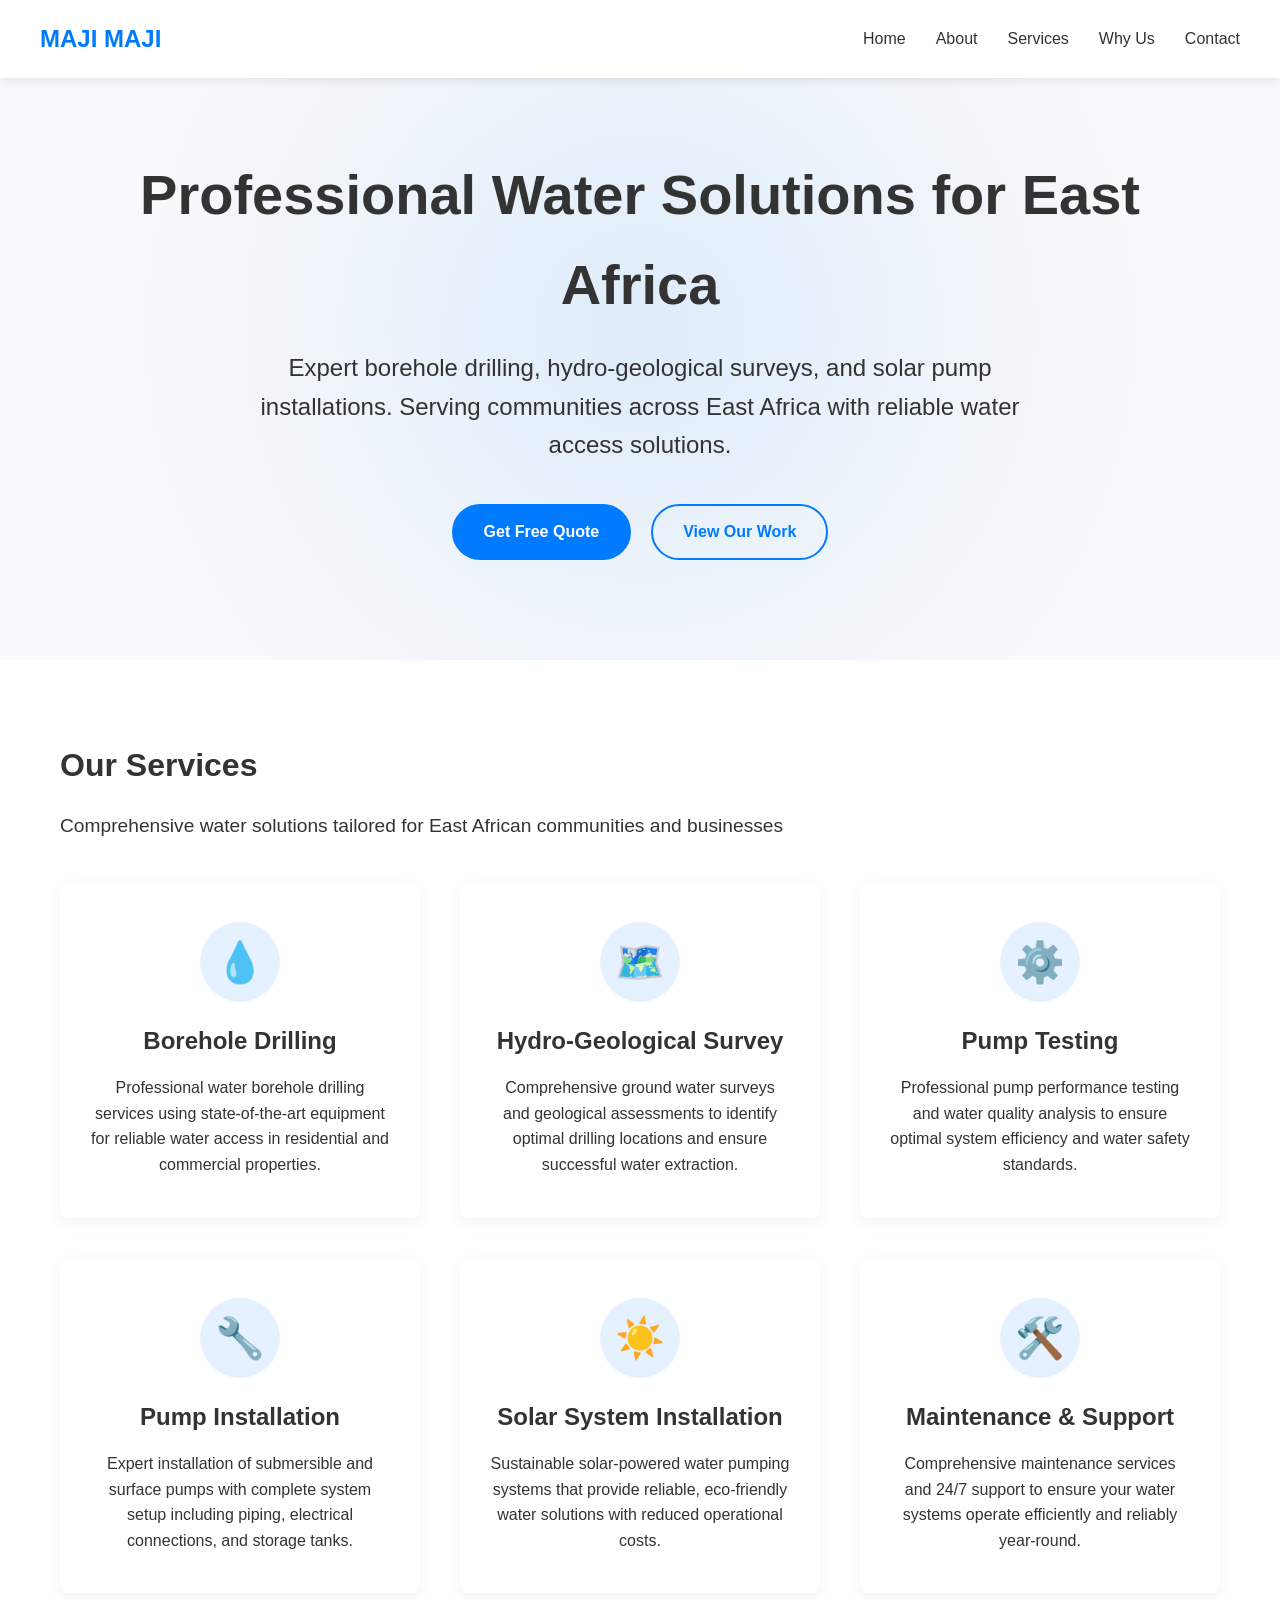
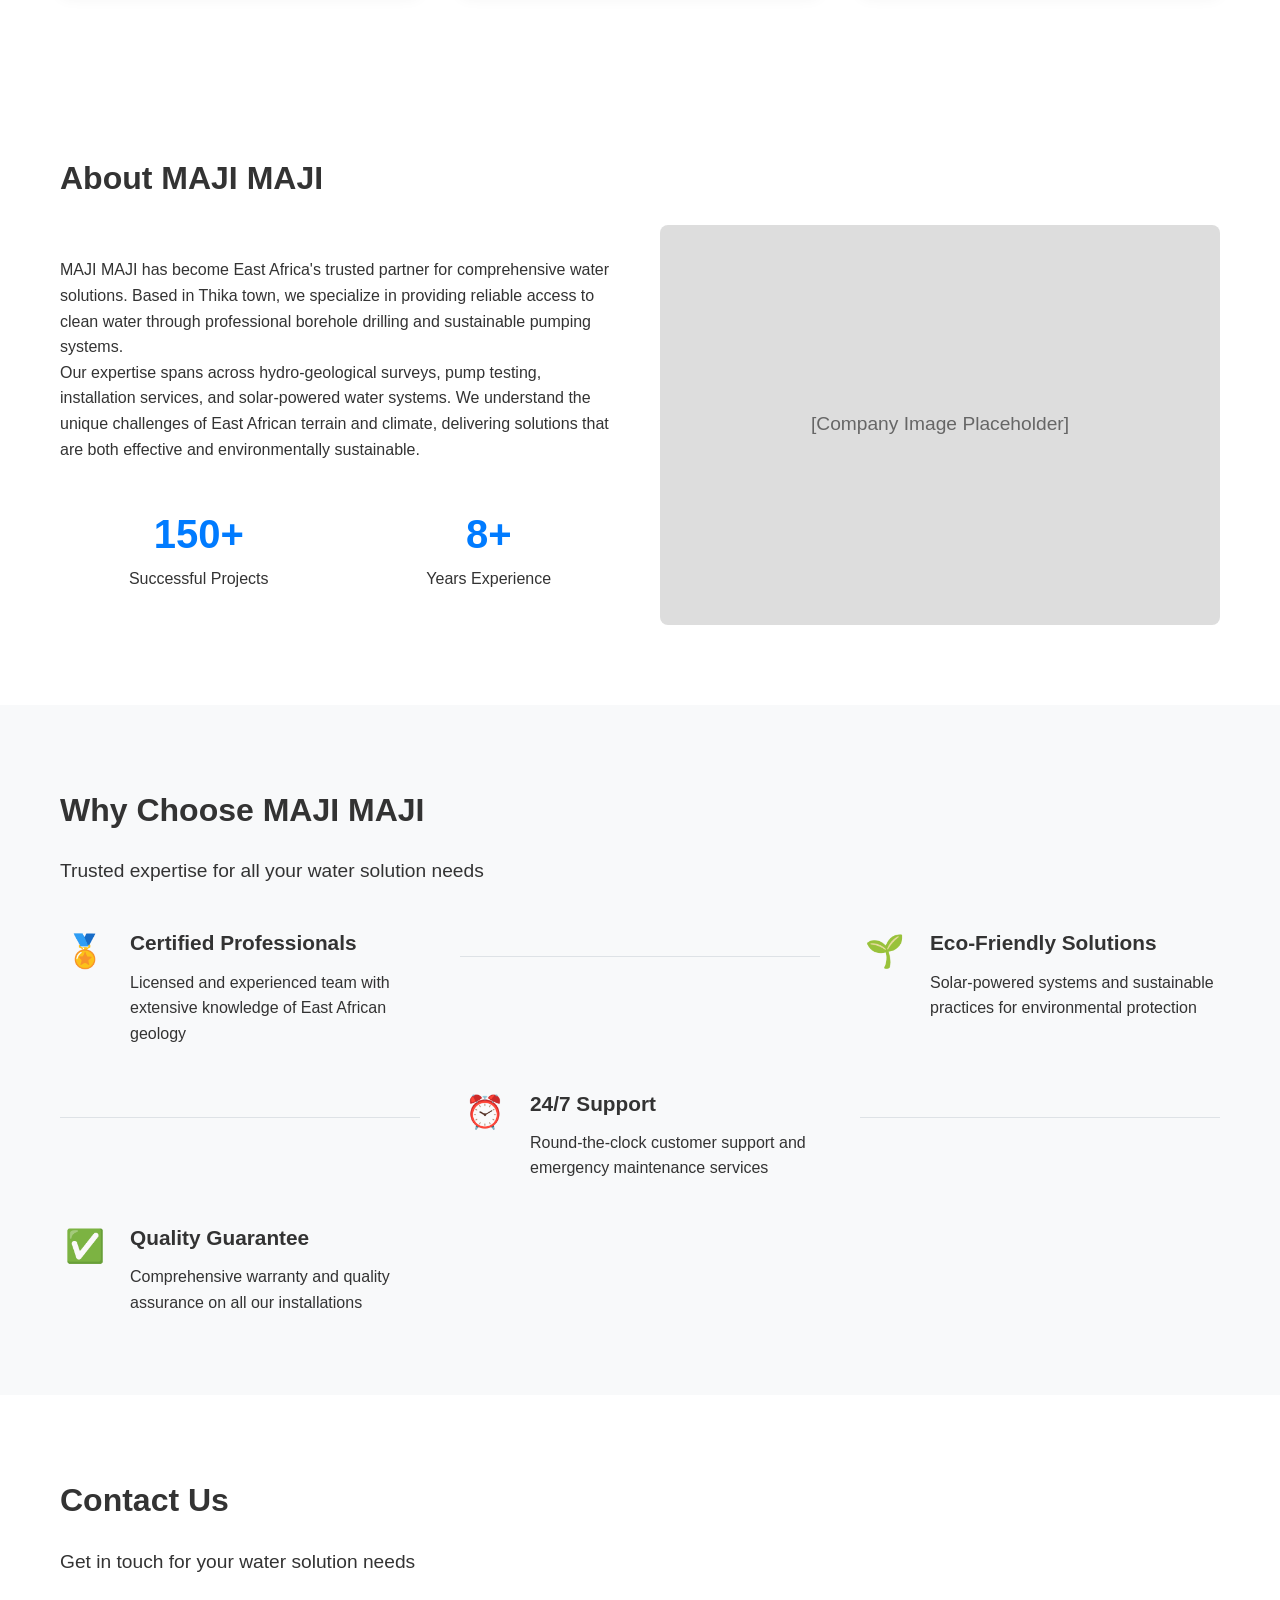
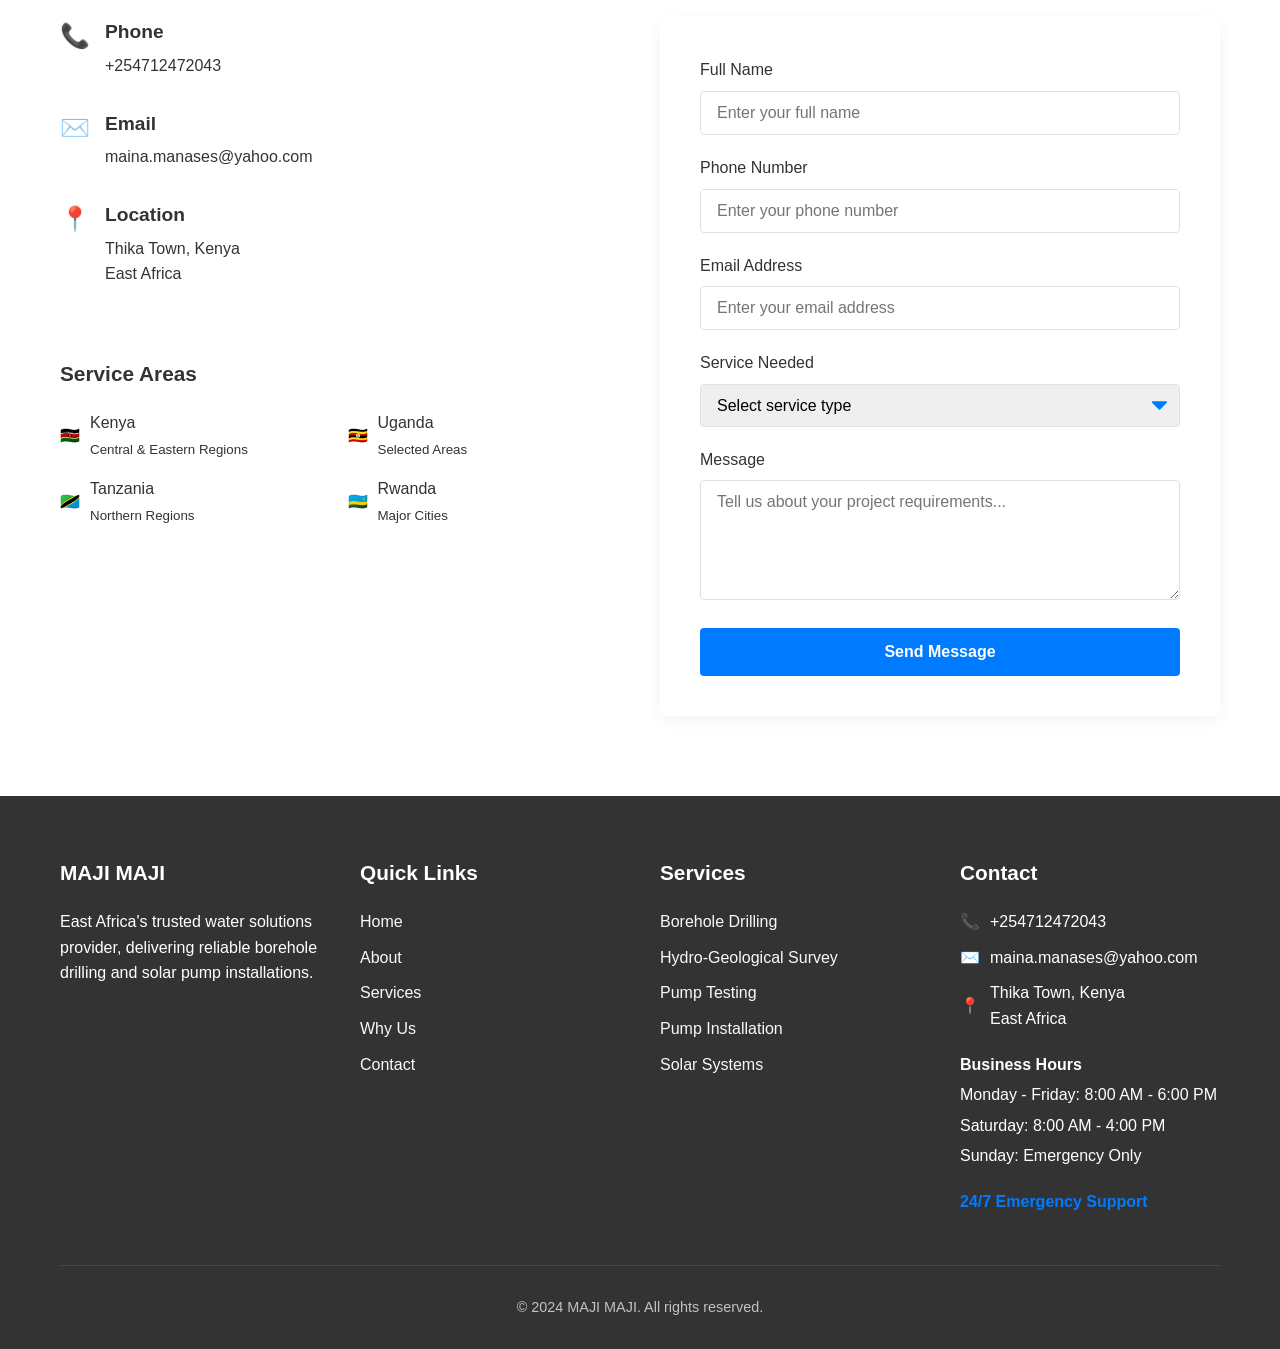
==== index.html @ f0667abd "Update index.html" ====
<!DOCTYPE html>
<html lang="en-US">
<head>
    <meta charset="UTF-8">
    <meta name="viewport" content="width=device-width, initial-scale=1">
    <title>MAJI MAJI - Professional Water Solutions for East Africa</title>
    <style>
        :root {
            --primary-color: #007BFF; /* Blue theme color */
            --primary-color-hover: #0056b3;
            --text-color: #333;
            --background-color: #ffffff;
            --light-bg: #f8f9fa;
            --border-color: #dee2e6;
            --white: #ffffff;
            --section-padding: 80px 0;
        }

        * {
            margin: 0;
            padding: 0;
            box-sizing: border-box;
            font-family: -apple-system, BlinkMacSystemFont, "Segoe UI", Roboto, Oxygen, Ubuntu, Cantarell, "Open Sans", "Helvetica Neue", sans-serif;
        }

        body {
            color: var(--text-color);
            line-height: 1.6;
        }

        a {
            text-decoration: none;
            color: var(--primary-color);
        }

        a:hover {
            color: var(--primary-color-hover);
        }

        .container {
            width: 100%;
            max-width: 1200px;
            margin: 0 auto;
            padding: 0 20px;
        }

        .section {
            padding: var(--section-padding);
        }

        .section-title {
            font-size: 2rem;
            font-weight: 700;
            margin-bottom: 20px;
            color: var(--text-color);
        }

        .section-subtitle {
            font-size: 1.2rem;
            margin-bottom: 40px;
            color: var(--text-color);
        }

        /* Buttons */
        .btn {
            display: inline-block;
            padding: 13px 30px;
            background-color: var(--primary-color);
            color: var(--white);
            border: 2px solid var(--primary-color);
            border-radius: 50px;
            font-weight: 700;
            font-size: 1rem;
            cursor: pointer;
            transition: all 0.3s ease;
        }

        .btn:hover {
            background-color: var(--primary-color-hover);
            border-color: var(--primary-color-hover);
        }

        .btn-outline {
            background-color: transparent;
            color: var(--primary-color);
        }

        .btn-outline:hover {
            background-color: var(--primary-color);
            color: var(--white);
        }

        /* Header Styles */
        header {
            background-color: var(--white);
            box-shadow: 0 2px 10px rgba(0,0,0,0.1);
            position: fixed;
            width: 100%;
            top: 0;
            z-index: 1000;
        }

        .header-container {
            display: flex;
            justify-content: space-between;
            align-items: center;
            padding: 20px 0;
        }

        .logo {
            font-size: 1.5rem;
            font-weight: 700;
            color: var(--primary-color);
        }

        .main-nav {
            display: flex;
            list-style: none;
        }

        .main-nav li {
            margin-left: 30px;
        }

        .main-nav a {
            color: var(--text-color);
            font-weight: 500;
            transition: color 0.3s ease;
        }

        .main-nav a:hover {
            color: var(--primary-color);
        }

        .mobile-toggle {
            display: none;
            background: none;
            border: 1px solid var(--primary-color);
            color: var(--primary-color);
            padding: 10px;
            border-radius: 4px;
            cursor: pointer;
        }

        /* Hero Section */
        .hero {
            background-color: var(--light-bg);
            padding: 150px 0 100px;
            text-align: center;
            position: relative;
            overflow: hidden;
        }

        .hero::before {
            content: '';
            position: absolute;
            top: 0;
            left: 0;
            width: 100%;
            height: 100%;
            background: radial-gradient(circle at center, rgba(0, 123, 255, 0.1) 0%, rgba(255, 255, 255, 0) 70%);
            z-index: 0;
        }

        .hero-content {
            position: relative;
            z-index: 1;
        }

        .hero-title {
            font-size: 3.5rem;
            font-weight: 700;
            margin-bottom: 20px;
            color: var(--text-color);
        }

        .hero-subtitle {
            font-size: 1.5rem;
            margin-bottom: 40px;
            max-width: 800px;
            margin-left: auto;
            margin-right: auto;
        }

        .hero-buttons {
            display: flex;
            justify-content: center;
            gap: 20px;
            flex-wrap: wrap;
        }

        /* Services Section */
        .services-grid {
            display: grid;
            grid-template-columns: repeat(auto-fit, minmax(300px, 1fr));
            gap: 40px;
            margin-top: 40px;
        }

        .service-card {
            background-color: var(--white);
            padding: 40px 30px;
            border-radius: 8px;
            box-shadow: 0 5px 15px rgba(0,0,0,0.05);
            transition: transform 0.3s ease, box-shadow 0.3s ease;
            text-align: center;
        }

        .service-card:hover {
            transform: translateY(-5px);
            box-shadow: 0 10px 25px rgba(0,0,0,0.1);
        }

        .service-icon {
            width: 80px;
            height: 80px;
            background-color: rgba(0, 123, 255, 0.1);
            border-radius: 50%;
            display: flex;
            align-items: center;
            justify-content: center;
            margin: 0 auto 20px;
            font-size: 2.5rem;
            color: var(--primary-color);
            transition: background-color 0.3s ease;
        }

        .service-card:hover .service-icon {
            background-color: rgba(0, 123, 255, 0.2);
        }

        .service-title {
            font-size: 1.5rem;
            font-weight: 600;
            margin-bottom: 15px;
        }

        .service-description {
            color: var(--text-color);
        }

        /* About Section */
        .about {
            background-color: var(--white);
        }

        .about-content {
            display: grid;
            grid-template-columns: 1fr 1fr;
            gap: 40px;
            align-items: center;
        }

        .about-image-placeholder {
            height: 400px;
            background-color: #ddd;
            border-radius: 8px;
            display: flex;
            align-items: center;
            justify-content: center;
            color: #666;
            font-size: 1.2rem;
        }

        .stats {
            display: flex;
            justify-content: space-around;
            margin-top: 40px;
            flex-wrap: wrap;
            gap: 20px;
        }

        .stat-item {
            text-align: center;
        }

        .stat-number {
            font-size: 2.5rem;
            font-weight: 700;
            color: var(--primary-color);
        }

        .stat-label {
            font-size: 1rem;
            color: var(--text-color);
        }

        /* Why Choose Us Section */
        .features {
            background-color: var(--light-bg);
        }

        .features-grid {
            display: grid;
            grid-template-columns: repeat(auto-fit, minmax(300px, 1fr));
            gap: 40px;
            margin-top: 40px;
        }

        .feature-item {
            display: flex;
            align-items: flex-start;
            gap: 20px;
        }

        .feature-icon {
            font-size: 2rem;
            color: var(--primary-color);
            min-width: 50px;
            display: flex;
            align-items: center;
            justify-content: center;
        }

        .feature-content h3 {
            font-size: 1.3rem;
            margin-bottom: 10px;
        }

        .feature-divider {
            height: 1px;
            background-color: var(--border-color);
            margin: 30px 0;
        }

        /* Contact Section */
        .contact {
            background-color: var(--white);
        }

        .contact-container {
            display: grid;
            grid-template-columns: 1fr 1fr;
            gap: 40px;
        }

        .contact-info {
            display: flex;
            flex-direction: column;
            gap: 30px;
        }

        .contact-item {
            display: flex;
            align-items: flex-start;
            gap: 15px;
        }

        .contact-icon {
            font-size: 1.5rem;
            color: var(--primary-color);
            min-width: 30px;
            display: flex;
            align-items: center;
        }

        .contact-details h3 {
            font-size: 1.2rem;
            margin-bottom: 5px;
        }

        .service-areas {
            margin-top: 40px;
        }

        .service-areas h3 {
            font-size: 1.3rem;
            margin-bottom: 20px;
        }

        .countries-grid {
            display: grid;
            grid-template-columns: repeat(2, 1fr);
            gap: 15px;
        }

        .country-item {
            display: flex;
            align-items: center;
            gap: 10px;
        }

        .country-icon {
            color: var(--primary-color);
        }

        .contact-form {
            background-color: var(--white);
            padding: 40px;
            border-radius: 8px;
            box-shadow: 0 5px 15px rgba(0,0,0,0.05);
        }

        .form-group {
            margin-bottom: 20px;
        }

        .form-label {
            display: block;
            margin-bottom: 8px;
            font-weight: 500;
        }

        .form-control {
            width: 100%;
            padding: 12px 16px;
            border: 1px solid var(--border-color);
            border-radius: 4px;
            font-size: 1rem;
        }

        textarea.form-control {
            min-height: 120px;
            resize: vertical;
        }

        select.form-control {
            appearance: none;
            background-image: url("data:image/svg+xml;charset=US-ASCII,%3Csvg%20xmlns%3D%22http%3A%2F%2Fwww.w3.org%2F2000%2Fsvg%22%20width%3D%22292.4%22%20height%3D%22292.4%22%3E%3Cpath%20fill%3D%22%23007BFF%22%20d%3D%22M287%2069.4a17.6%2017.6%200%200%200-13-5.4H18.4c-5%200-9.3%201.8-12.9%205.4A17.6%2017.6%200%200%200%200%2082.2c0%205%201.8%209.3%205.4%2012.9l128%20127.9c3.6%203.6%207.8%205.4%2012.8%205.4s9.2-1.8%2012.8-5.4L287%2095c3.5-3.5%205.4-7.8%205.4-12.8%200-5-1.9-9.2-5.5-12.8z%22%2F%3E%3C%2Fsvg%3E");
            background-repeat: no-repeat;
            background-position: right 12px center;
            background-size: 15px;
        }

        .submit-btn {
            width: 100%;
            padding: 15px;
            background-color: var(--primary-color);
            color: var(--white);
            border: none;
            border-radius: 4px;
            font-size: 1rem;
            font-weight: 700;
            cursor: pointer;
            transition: background-color 0.3s ease;
        }

        .submit-btn:hover {
            background-color: var(--primary-color-hover);
        }

        /* Footer */
        footer {
            background-color: var(--text-color);
            color: var(--white);
            padding: 60px 0 30px;
        }

        .footer-grid {
            display: grid;
            grid-template-columns: repeat(auto-fit, minmax(250px, 1fr));
            gap: 40px;
            margin-bottom: 40px;
        }

        .footer-column h3 {
            font-size: 1.3rem;
            margin-bottom: 20px;
            color: var(--white);
        }

        .footer-links {
            list-style: none;
        }

        .footer-links li {
            margin-bottom: 10px;
        }

        .footer-links a {
            color: var(--light-bg);
            transition: color 0.3s ease;
        }

        .footer-links a:hover {
            color: var(--white);
        }

        .footer-contact p {
            margin-bottom: 10px;
            display: flex;
            align-items: center;
            gap: 10px;
        }

        .footer-contact-icon {
            color: var(--primary-color);
        }

        .business-hours {
            margin-top: 20px;
        }

        .business-hours p {
            margin-bottom: 5px;
        }

        .emergency {
            margin-top: 20px;
            font-weight: 700;
            color: var(--primary-color);
        }

        .copyright {
            text-align: center;
            padding-top: 30px;
            border-top: 1px solid rgba(255,255,255,0.1);
            font-size: 0.9rem;
            color: rgba(255,255,255,0.7);
        }

        /* Responsive Design */
        @media (max-width: 992px) {
            .hero-title {
                font-size: 2.8rem;
            }

            .about-content,
            .contact-container {
                grid-template-columns: 1fr;
            }

            .about-image-placeholder {
                order: -1;
            }
        }

        @media (max-width: 768px) {
            .mobile-toggle {
                display: block;
            }

            .main-nav {
                display: none;
                position: absolute;
                top: 100%;
                left: 0;
                right: 0;
                background-color: var(--white);
                flex-direction: column;
                padding: 20px;
                box-shadow: 0 5px 15px rgba(0,0,0,0.1);
            }

            .main-nav.active {
                display: flex;
            }

            .main-nav li {
                margin: 10px 0;
            }

            .hero-buttons {
                flex-direction: column;
                align-items: center;
            }

            .countries-grid {
                grid-template-columns: 1fr;
            }
        }

        @media (max-width: 576px) {
            .hero {
                padding: 120px 0 80px;
            }

            .hero-title {
                font-size: 2.2rem;
            }

            .section {
                padding: 60px 0;
            }

            .section-title {
                font-size: 1.8rem;
            }

            .stats {
                flex-direction: column;
                gap: 30px;
            }
        }
    </style>
</head>
<body>
    <!-- Header -->
    <header>
        <div class="container header-container">
            <div class="logo">MAJI MAJI</div>
            <button class="mobile-toggle">☰</button>
            <ul class="main-nav">
                <li><a href="#home">Home</a></li>
                <li><a href="#about">About</a></li>
                <li><a href="#services">Services</a></li>
                <li><a href="#why-us">Why Us</a></li>
                <li><a href="#contact">Contact</a></li>
            </ul>
        </div>
    </header>

    <!-- Hero Section -->
    <section id="home" class="hero">
        <div class="container hero-content">
            <h1 class="hero-title">Professional Water Solutions for East Africa</h1>
            <p class="hero-subtitle">Expert borehole drilling, hydro-geological surveys, and solar pump installations. Serving communities across East Africa with reliable water access solutions.</p>
            <div class="hero-buttons">
                <a href="#contact" class="btn">Get Free Quote</a>
                <a href="#services" class="btn btn-outline">View Our Work</a>
            </div>
        </div>
    </section>

    <!-- Services Section -->
    <section id="services" class="section">
        <div class="container">
            <h2 class="section-title">Our Services</h2>
            <p class="section-subtitle">Comprehensive water solutions tailored for East African communities and businesses</p>
            <div class="services-grid">
                <div class="service-card">
                    <div class="service-icon">💧</div>
                    <h3 class="service-title">Borehole Drilling</h3>
                    <p class="service-description">Professional water borehole drilling services using state-of-the-art equipment for reliable water access in residential and commercial properties.</p>
                </div>
                <div class="service-card">
                    <div class="service-icon">🗺️</div>
                    <h3 class="service-title">Hydro-Geological Survey</h3>
                    <p class="service-description">Comprehensive ground water surveys and geological assessments to identify optimal drilling locations and ensure successful water extraction.</p>
                </div>
                <div class="service-card">
                    <div class="service-icon">⚙️</div>
                    <h3 class="service-title">Pump Testing</h3>
                    <p class="service-description">Professional pump performance testing and water quality analysis to ensure optimal system efficiency and water safety standards.</p>
                </div>
                <div class="service-card">
                    <div class="service-icon">🔧</div>
                    <h3 class="service-title">Pump Installation</h3>
                    <p class="service-description">Expert installation of submersible and surface pumps with complete system setup including piping, electrical connections, and storage tanks.</p>
                </div>
                <div class="service-card">
                    <div class="service-icon">☀️</div>
                    <h3 class="service-title">Solar System Installation</h3>
                    <p class="service-description">Sustainable solar-powered water pumping systems that provide reliable, eco-friendly water solutions with reduced operational costs.</p>
                </div>
                <div class="service-card">
                    <div class="service-icon">🛠️</div>
                    <h3 class="service-title">Maintenance & Support</h3>
                    <p class="service-description">Comprehensive maintenance services and 24/7 support to ensure your water systems operate efficiently and reliably year-round.</p>
                </div>
            </div>
        </div>
    </section>

    <!-- About Section -->
    <section id="about" class="section about">
        <div class="container">
            <h2 class="section-title">About MAJI MAJI</h2>
            <div class="about-content">
                <div class="about-text">
                    <p>MAJI MAJI has become East Africa's trusted partner for comprehensive water solutions. Based in Thika town, we specialize in providing reliable access to clean water through professional borehole drilling and sustainable pumping systems.</p>
                    <p>Our expertise spans across hydro-geological surveys, pump testing, installation services, and solar-powered water systems. We understand the unique challenges of East African terrain and climate, delivering solutions that are both effective and environmentally sustainable.</p>
                    <div class="stats">
                        <div class="stat-item">
                            <div class="stat-number">150+</div>
                            <div class="stat-label">Successful Projects</div>
                        </div>
                        <div class="stat-item">
                            <div class="stat-number">8+</div>
                            <div class="stat-label">Years Experience</div>
                        </div>
                    </div>
                </div>
                <div class="about-image-placeholder">
                    [Company Image Placeholder]
                </div>
            </div>
        </div>
    </section>

    <!-- Why Choose Us Section -->
    <section id="why-us" class="section features">
        <div class="container">
            <h2 class="section-title">Why Choose MAJI MAJI</h2>
            <p class="section-subtitle">Trusted expertise for all your water solution needs</p>
            <div class="features-grid">
                <div class="feature-item">
                    <div class="feature-icon">🏅</div>
                    <div class="feature-content">
                        <h3>Certified Professionals</h3>
                        <p>Licensed and experienced team with extensive knowledge of East African geology</p>
                    </div>
                </div>
                <div class="feature-divider"></div>
                <div class="feature-item">
                    <div class="feature-icon">🌱</div>
                    <div class="feature-content">
                        <h3>Eco-Friendly Solutions</h3>
                        <p>Solar-powered systems and sustainable practices for environmental protection</p>
                    </div>
                </div>
                <div class="feature-divider"></div>
                <div class="feature-item">
                    <div class="feature-icon">⏰</div>
                    <div class="feature-content">
                        <h3>24/7 Support</h3>
                        <p>Round-the-clock customer support and emergency maintenance services</p>
                    </div>
                </div>
                <div class="feature-divider"></div>
                <div class="feature-item">
                    <div class="feature-icon">✅</div>
                    <div class="feature-content">
                        <h3>Quality Guarantee</h3>
                        <p>Comprehensive warranty and quality assurance on all our installations</p>
                    </div>
                </div>
            </div>
        </div>
    </section>

    <!-- Contact Section -->
    <section id="contact" class="section contact">
        <div class="container">
            <h2 class="section-title">Contact Us</h2>
            <p class="section-subtitle">Get in touch for your water solution needs</p>
            <div class="contact-container">
                <div class="contact-info">
                    <div class="contact-item">
                        <div class="contact-icon">📞</div>
                        <div class="contact-details">
                            <h3>Phone</h3>
                            <p>+254712472043</p>
                        </div>
                    </div>
                    <div class="contact-item">
                        <div class="contact-icon">✉️</div>
                        <div class="contact-details">
                            <h3>Email</h3>
                            <p>maina.manases@yahoo.com</p>
                        </div>
                    </div>
                    <div class="contact-item">
                        <div class="contact-icon">📍</div>
                        <div class="contact-details">
                            <h3>Location</h3>
                            <p>Thika Town, Kenya<br>East Africa</p>
                        </div>
                    </div>
                    <div class="service-areas">
                        <h3>Service Areas</h3>
                        <div class="countries-grid">
                            <div class="country-item">
                                <div class="country-icon">🇰🇪</div>
                                <div>Kenya<br><small>Central & Eastern Regions</small></div>
                            </div>
                            <div class="country-item">
                                <div class="country-icon">🇺🇬</div>
                                <div>Uganda<br><small>Selected Areas</small></div>
                            </div>
                            <div class="country-item">
                                <div class="country-icon">🇹🇿</div>
                                <div>Tanzania<br><small>Northern Regions</small></div>
                            </div>
                            <div class="country-item">
                                <div class="country-icon">🇷🇼</div>
                                <div>Rwanda<br><small>Major Cities</small></div>
                            </div>
                        </div>
                    </div>
                </div>
                <div class="contact-form">
                    <form>
                        <div class="form-group">
                            <label for="name" class="form-label">Full Name</label>
                            <input type="text" id="name" class="form-control" placeholder="Enter your full name" required>
                        </div>
                        <div class="form-group">
                            <label for="phone" class="form-label">Phone Number</label>
                            <input type="tel" id="phone" class="form-control" placeholder="Enter your phone number" required>
                        </div>
                        <div class="form-group">
                            <label for="email" class="form-label">Email Address</label>
                            <input type="email" id="email" class="form-control" placeholder="Enter your email address" required>
                        </div>
                        <div class="form-group">
                            <label for="service" class="form-label">Service Needed</label>
                            <select id="service" class="form-control" required>
                                <option value="" disabled selected>Select service type</option>
                                <option value="borehole">Borehole Drilling</option>
                                <option value="survey">Hydro-Geological Survey</option>
                                <option value="pump-testing">Pump Testing</option>
                                <option value="pump-installation">Pump Installation</option>
                                <option value="solar">Solar System Installation</option>
                                <option value="maintenance">Maintenance & Support</option>
                            </select>
                        </div>
                        <div class="form-group">
                            <label for="message" class="form-label">Message</label>
                            <textarea id="message" class="form-control" placeholder="Tell us about your project requirements..." maxlength="500" required></textarea>
                        </div>
                        <button type="submit" class="submit-btn">Send Message</button>
                    </form>
                </div>
            </div>
        </div>
    </section>

    <!-- Footer -->
    <footer>
        <div class="container">
            <div class="footer-grid">
                <div class="footer-column">
                    <h3>MAJI MAJI</h3>
                    <p>East Africa's trusted water solutions provider, delivering reliable borehole drilling and solar pump installations.</p>
                </div>
                <div class="footer-column">
                    <h3>Quick Links</h3>
                    <ul class="footer-links">
                        <li><a href="#home">Home</a></li>
                        <li><a href="#about">About</a></li>
                        <li><a href="#services">Services</a></li>
                        <li><a href="#why-us">Why Us</a></li>
                        <li><a href="#contact">Contact</a></li>
                    </ul>
                </div>
                <div class="footer-column">
                    <h3>Services</h3>
                    <ul class="footer-links">
                        <li><a href="#">Borehole Drilling</a></li>
                        <li><a href="#">Hydro-Geological Survey</a></li>
                        <li><a href="#">Pump Testing</a></li>
                        <li><a href="#">Pump Installation</a></li>
                        <li><a href="#">Solar Systems</a></li>
                    </ul>
                </div>
                <div class="footer-column footer-contact">
                    <h3>Contact</h3>
                    <p><span class="footer-contact-icon">📞</span> +254712472043</p>
                    <p><span class="footer-contact-icon">✉️</span> maina.manases@yahoo.com</p>
                    <p><span class="footer-contact-icon">📍</span> Thika Town, Kenya<br>East Africa</p>
                    <div class="business-hours">
                        <p><strong>Business Hours</strong></p>
                        <p>Monday - Friday: 8:00 AM - 6:00 PM</p>
                        <p>Saturday: 8:00 AM - 4:00 PM</p>
                        <p>Sunday: Emergency Only</p>
                    </div>
                    <div class="emergency">
                        <p>24/7 Emergency Support</p>
                    </div>
                </div>
            </div>
            <div class="copyright">
                <p>&copy; 2024 MAJI MAJI. All rights reserved.</p>
            </div>
        </div>
    </footer>

    <script>
        // Mobile Navigation Toggle
        document.querySelector('.mobile-toggle').addEventListener('click', function() {
            document.querySelector('.main-nav').classList.toggle('active');
        });

        // Smooth scrolling for anchor links
        document.querySelectorAll('a[href^="#"]').forEach(anchor => {
            anchor.addEventListener('click', function (e) {
                e.preventDefault();
                document.querySelector(this.getAttribute('href')).scrollIntoView({
                    behavior: 'smooth'
                });
                // Close mobile menu if open
                document.querySelector('.main-nav').classList.remove('active');
            });
        });

        // Form submission (prevent default for demo purposes)
        document.querySelector('form').addEventListener('submit', function(e) {
            e.preventDefault();
            alert('Thank you for your message! We will get back to you soon.');
            this.reset();
        });
    </script>
</body>
</html>
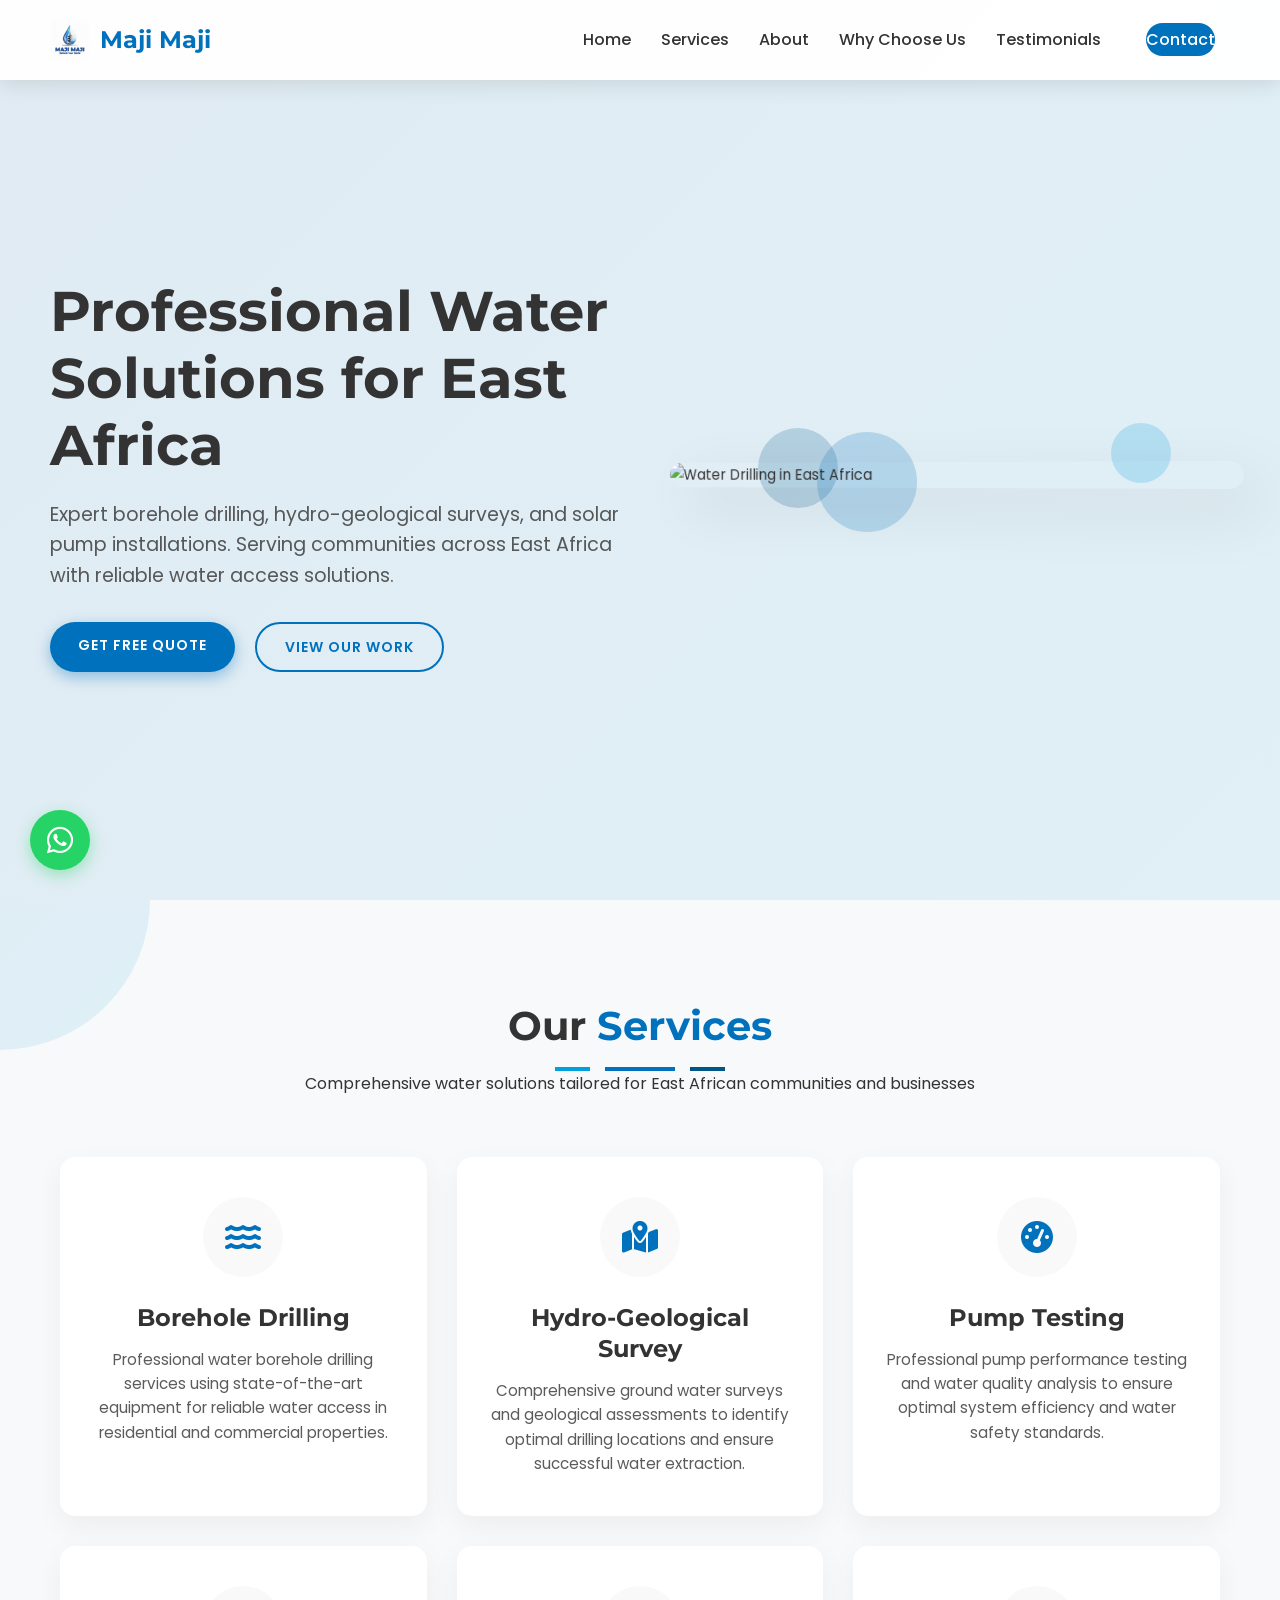
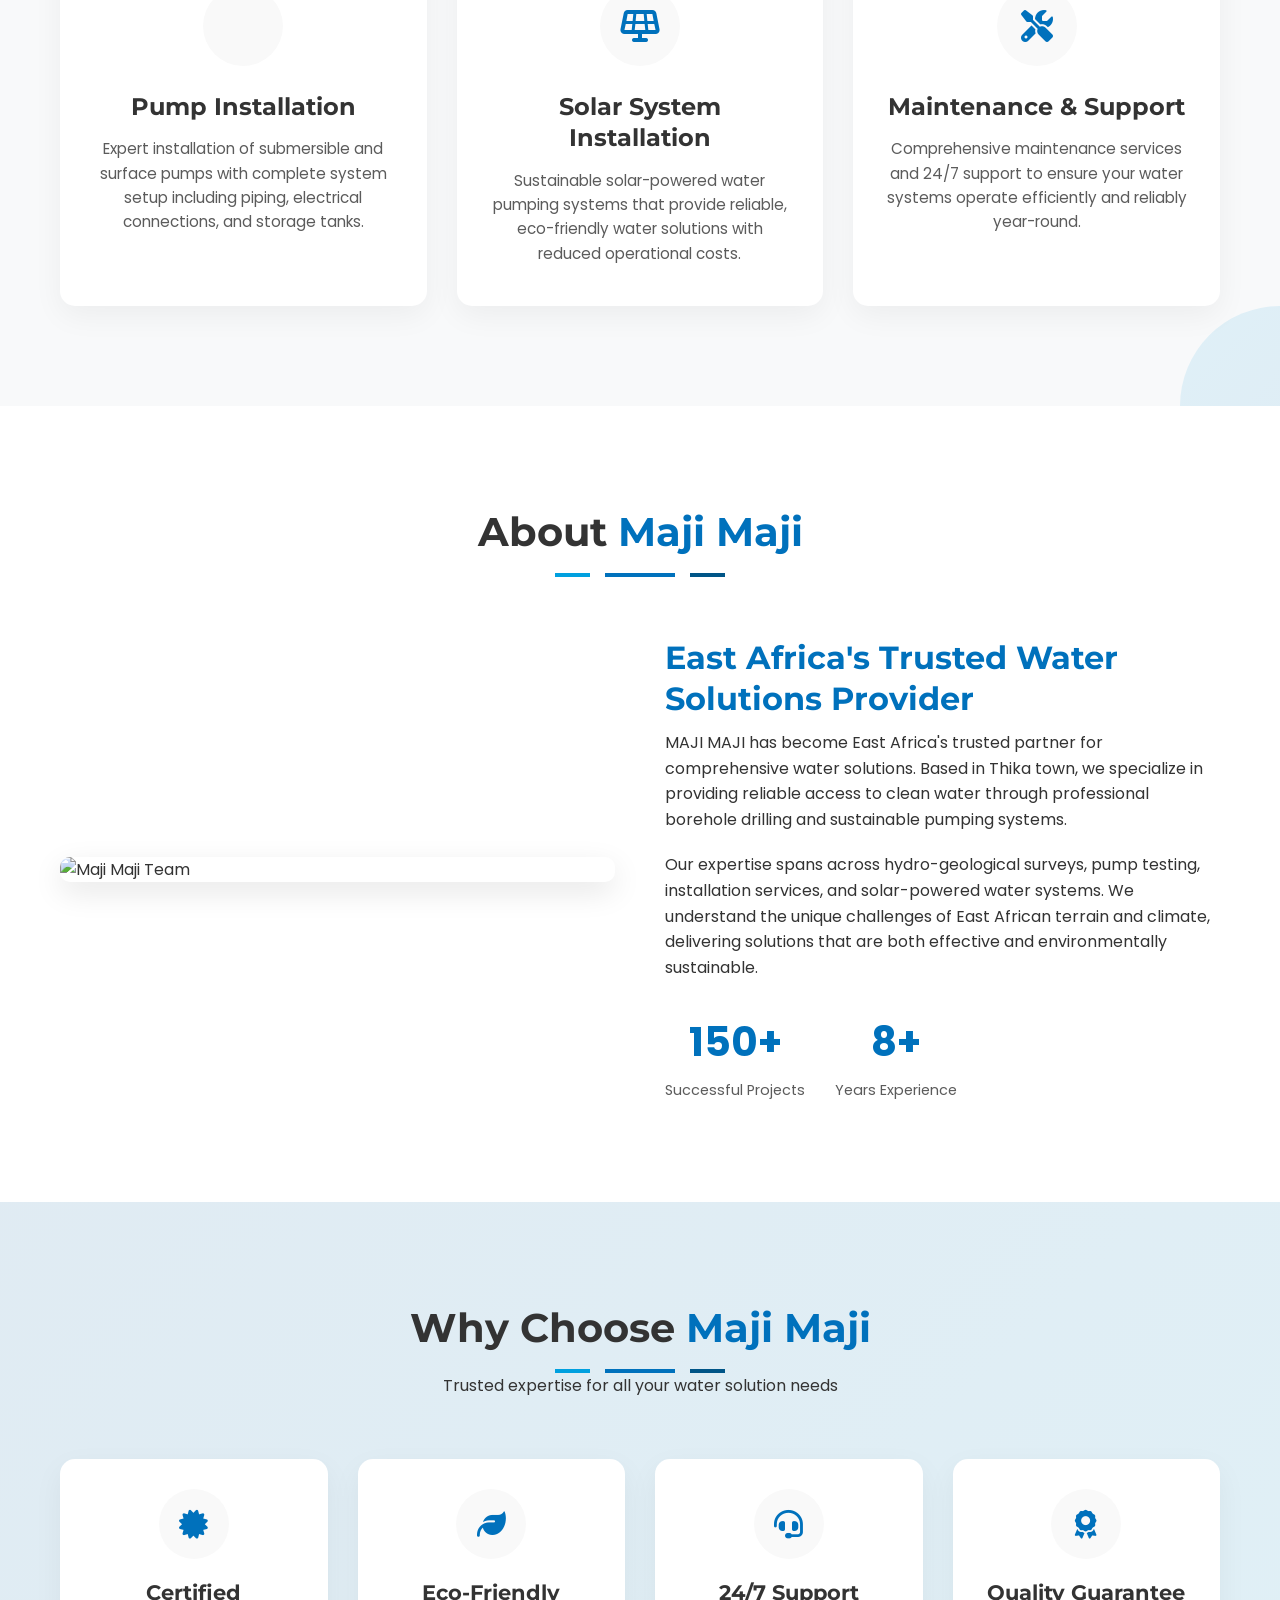
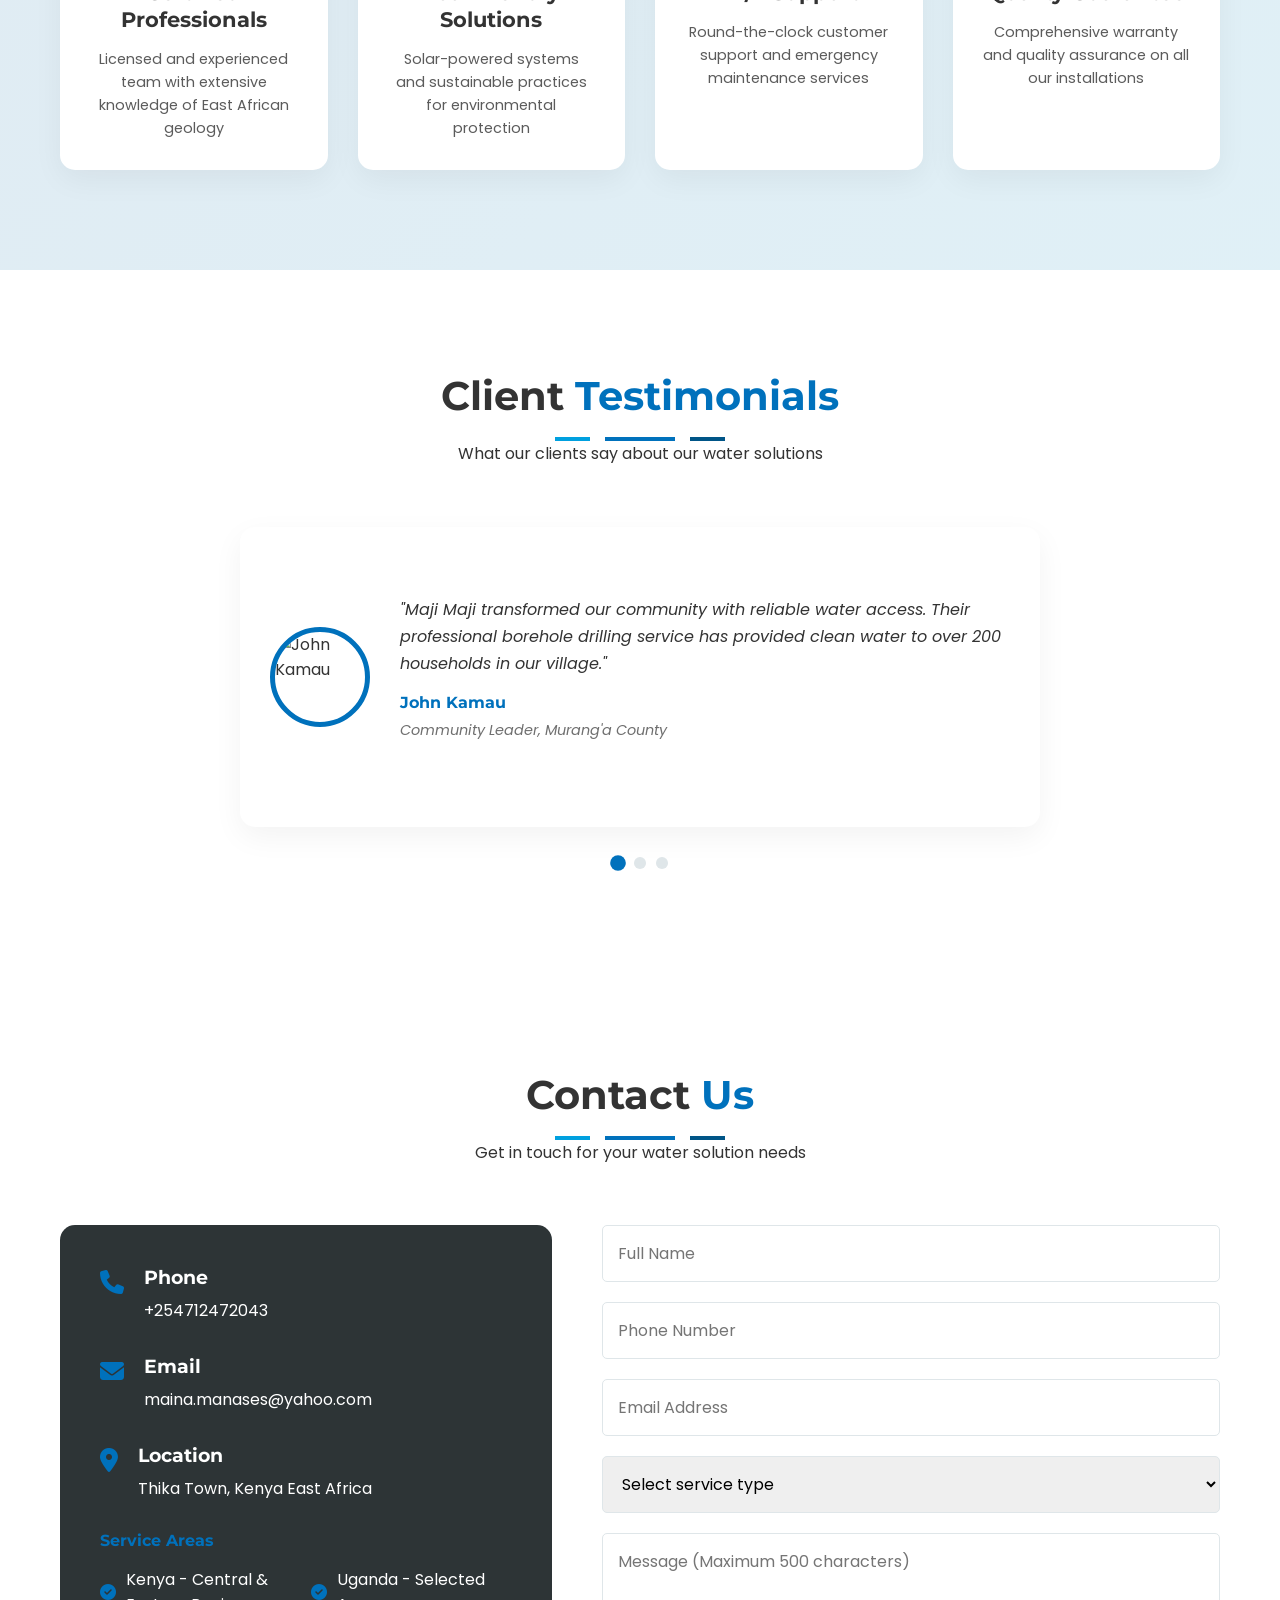
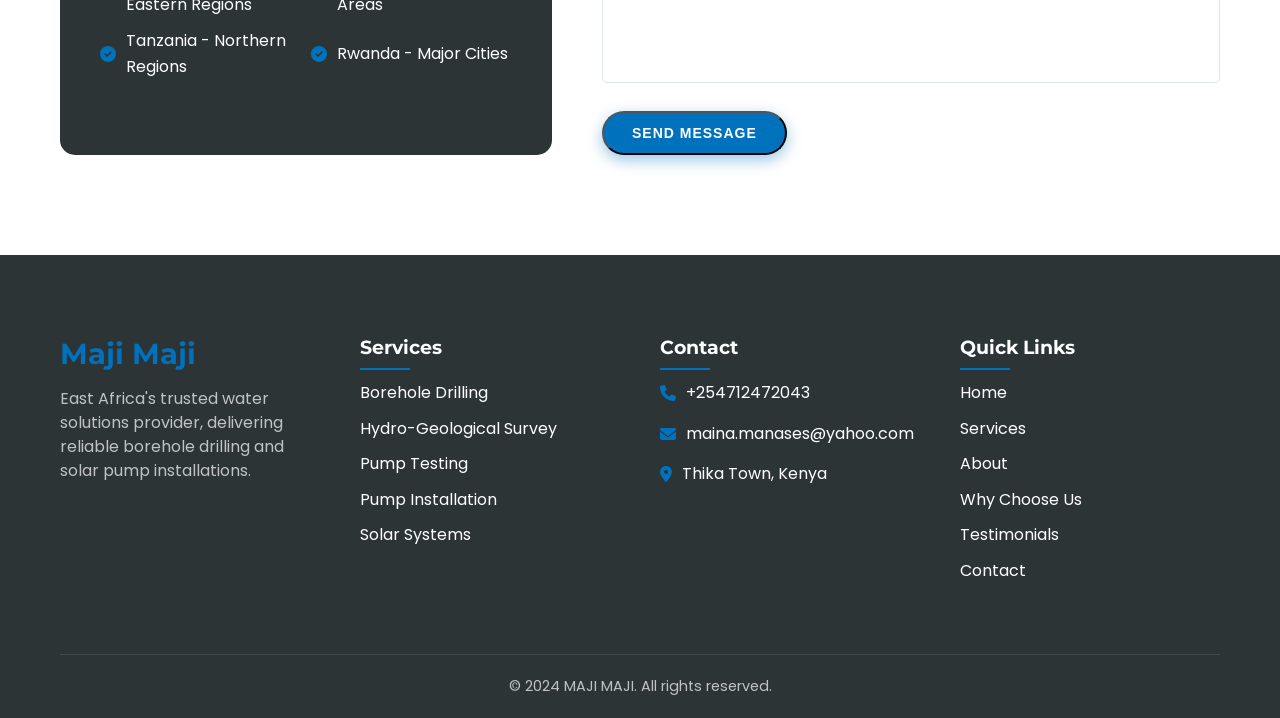
==== commit b0e5c56a: "Update index.html" ====
--- a/index.html
+++ b/index.html
@@ -1,40 +1,64 @@
 <!DOCTYPE html>
-<html lang="en-US">
+<html lang="en">
 <head>
     <meta charset="UTF-8">
-    <meta name="viewport" content="width=device-width, initial-scale=1">
-    <title>MAJI MAJI - Professional Water Solutions for East Africa</title>
+    <meta name="viewport" content="width=device-width, initial-scale=1.0">
+    <title>Maji Maji - Professional Water Solutions for East Africa</title>
+    <link rel="stylesheet" href="https://cdnjs.cloudflare.com/ajax/libs/font-awesome/6.4.0/css/all.min.css">
     <style>
+        /* Google Fonts */
+        @import url('https://fonts.googleapis.com/css2?family=Poppins:wght@300;400;500;600;700&family=Montserrat:wght@400;500;600;700&display=swap');
+
+        /* Base Styles */
         :root {
-            --primary-color: #007BFF; /* Blue theme color */
-            --primary-color-hover: #0056b3;
+            --primary-color: #0071bc;
+            --secondary-color: #00a0df;
+            --accent-color: #005587;
+            --dark-color: #2d3436;
+            --light-color: #f9f9f9;
+            --gray-color: #dfe6e9;
             --text-color: #333;
-            --background-color: #ffffff;
-            --light-bg: #f8f9fa;
-            --border-color: #dee2e6;
-            --white: #ffffff;
-            --section-padding: 80px 0;
+            --transition: all 0.3s ease;
         }
 
         * {
             margin: 0;
             padding: 0;
             box-sizing: border-box;
-            font-family: -apple-system, BlinkMacSystemFont, "Segoe UI", Roboto, Oxygen, Ubuntu, Cantarell, "Open Sans", "Helvetica Neue", sans-serif;
+        }
+
+        html {
+            scroll-behavior: smooth;
         }
 
         body {
+            font-family: 'Poppins', sans-serif;
             color: var(--text-color);
+            background-color: var(--light-color);
+            overflow-x: hidden;
             line-height: 1.6;
+        }
+
+        h1, h2, h3, h4, h5, h6 {
+            font-family: 'Montserrat', sans-serif;
+            font-weight: 700;
+            line-height: 1.3;
         }
 
         a {
             text-decoration: none;
-            color: var(--primary-color);
-        }
-
-        a:hover {
-            color: var(--primary-color-hover);
+            color: inherit;
+            transition: var(--transition);
+        }
+
+        ul {
+            list-style: none;
+        }
+
+        img {
+            max-width: 100%;
+            height: auto;
+            display: block;
         }
 
         .container {
@@ -44,620 +68,1181 @@
             padding: 0 20px;
         }
 
-        .section {
-            padding: var(--section-padding);
-        }
-
-        .section-title {
-            font-size: 2rem;
-            font-weight: 700;
-            margin-bottom: 20px;
-            color: var(--text-color);
-        }
-
-        .section-subtitle {
-            font-size: 1.2rem;
-            margin-bottom: 40px;
-            color: var(--text-color);
-        }
-
-        /* Buttons */
         .btn {
             display: inline-block;
-            padding: 13px 30px;
-            background-color: var(--primary-color);
-            color: var(--white);
+            padding: 12px 28px;
+            border-radius: 30px;
+            text-transform: uppercase;
+            font-weight: 600;
+            letter-spacing: 1px;
+            cursor: pointer;
+            transition: var(--transition);
+            font-size: 14px;
+        }
+
+        .primary-btn {
+            background: var(--primary-color);
+            color: white;
+            box-shadow: 0 5px 15px rgba(0, 113, 188, 0.4);
+        }
+
+        .primary-btn:hover {
+            background: var(--accent-color);
+            transform: translateY(-3px);
+            box-shadow: 0 8px 20px rgba(0, 113, 188, 0.6);
+        }
+
+        .secondary-btn {
+            background: transparent;
+            color: var(--primary-color);
             border: 2px solid var(--primary-color);
-            border-radius: 50px;
-            font-weight: 700;
-            font-size: 1rem;
-            cursor: pointer;
-            transition: all 0.3s ease;
-        }
-
-        .btn:hover {
-            background-color: var(--primary-color-hover);
-            border-color: var(--primary-color-hover);
-        }
-
-        .btn-outline {
-            background-color: transparent;
+        }
+
+        .secondary-btn:hover {
+            background: var(--primary-color);
+            color: white;
+            transform: translateY(-3px);
+        }
+
+        .section-header {
+            text-align: center;
+            margin-bottom: 60px;
+        }
+
+        .section-header h2 {
+            font-size: 2.5rem;
+            margin-bottom: 15px;
+            position: relative;
+            display: inline-block;
+        }
+
+        .section-header .accent {
             color: var(--primary-color);
         }
 
-        .btn-outline:hover {
-            background-color: var(--primary-color);
-            color: var(--white);
-        }
-
-        /* Header Styles */
-        header {
-            background-color: var(--white);
-            box-shadow: 0 2px 10px rgba(0,0,0,0.1);
-            position: fixed;
-            width: 100%;
+        .underline {
+            height: 4px;
+            width: 70px;
+            background: var(--primary-color);
+            margin: 0 auto;
+            position: relative;
+        }
+
+        .underline::before {
+            content: '';
+            position: absolute;
+            height: 4px;
+            width: 35px;
+            background: var(--secondary-color);
             top: 0;
-            z-index: 1000;
-        }
-
-        .header-container {
-            display: flex;
-            justify-content: space-between;
-            align-items: center;
-            padding: 20px 0;
-        }
-
-        .logo {
-            font-size: 1.5rem;
-            font-weight: 700;
-            color: var(--primary-color);
-        }
-
-        .main-nav {
-            display: flex;
-            list-style: none;
-        }
-
-        .main-nav li {
-            margin-left: 30px;
-        }
-
-        .main-nav a {
-            color: var(--text-color);
-            font-weight: 500;
-            transition: color 0.3s ease;
-        }
-
-        .main-nav a:hover {
-            color: var(--primary-color);
-        }
-
-        .mobile-toggle {
-            display: none;
-            background: none;
-            border: 1px solid var(--primary-color);
-            color: var(--primary-color);
-            padding: 10px;
-            border-radius: 4px;
-            cursor: pointer;
-        }
-
-        /* Hero Section */
-        .hero {
-            background-color: var(--light-bg);
-            padding: 150px 0 100px;
-            text-align: center;
+            left: -15px;
+            transform: translateX(-100%);
+        }
+
+        .underline::after {
+            content: '';
+            position: absolute;
+            height: 4px;
+            width: 35px;
+            background: var(--accent-color);
+            top: 0;
+            right: -15px;
+            transform: translateX(100%);
+        }
+
+        section {
+            padding: 100px 0;
             position: relative;
             overflow: hidden;
         }
 
-        .hero::before {
-            content: '';
-            position: absolute;
+        /* Preloader */
+        .preloader {
+            position: fixed;
             top: 0;
             left: 0;
             width: 100%;
             height: 100%;
-            background: radial-gradient(circle at center, rgba(0, 123, 255, 0.1) 0%, rgba(255, 255, 255, 0) 70%);
-            z-index: 0;
-        }
-
-        .hero-content {
-            position: relative;
-            z-index: 1;
-        }
-
-        .hero-title {
-            font-size: 3.5rem;
-            font-weight: 700;
-            margin-bottom: 20px;
-            color: var(--text-color);
-        }
-
-        .hero-subtitle {
-            font-size: 1.5rem;
-            margin-bottom: 40px;
-            max-width: 800px;
-            margin-left: auto;
-            margin-right: auto;
-        }
-
-        .hero-buttons {
+            background: var(--dark-color);
             display: flex;
             justify-content: center;
+            align-items: center;
+            z-index: 9999;
+            transition: opacity 0.5s ease, visibility 0.5s ease;
+        }
+
+        .logo-container {
+            position: relative;
+        }
+
+        .logo-svg {
+            animation: rotate 2s infinite linear;
+        }
+
+        .logo-shape {
+            animation: pulse 2s infinite alternate;
+        }
+
+        @keyframes rotate {
+            0% { transform: rotate(0deg); }
+            100% { transform: rotate(360deg); }
+        }
+
+        @keyframes pulse {
+            0% { opacity: 0.7; transform: scale(0.95); }
+            100% { opacity: 1; transform: scale(1.05); }
+        }
+
+        /* Navigation */
+        nav {
+            position: fixed;
+            top: 0;
+            left: 0;
+            width: 100%;
+            padding: 20px 0;
+            z-index: 100;
+            transition: var(--transition);
+            display: flex;
+            justify-content: space-between;
+            align-items: center;
+            padding: 20px 50px;
+            background: rgba(255, 255, 255, 0.95);
+            box-shadow: 0 5px 20px rgba(0, 0, 0, 0.1);
+        }
+
+        nav.scrolled {
+            padding: 15px 50px;
+        }
+
+        .logo {
+            font-family: 'Montserrat', sans-serif;
+            font-weight: 700;
+            font-size: 24px;
+            color: var(--primary-color);
+            position: relative;
+            display: flex;
+            align-items: center;
+        }
+
+        .logo img {
+            height: 40px;
+            margin-right: 10px;
+        }
+
+        .logo::after {
+            content: '';
+            position: absolute;
+            bottom: -5px;
+            left: 0;
+            width: 0;
+            height: 2px;
+            background: var(--primary-color);
+            transition: var(--transition);
+        }
+
+        nav.scrolled .logo::after {
+            width: 100%;
+        }
+
+        .nav-links {
+            display: flex;
+            align-items: center;
+        }
+
+        .nav-links li {
+            margin: 0 15px;
+        }
+
+        .nav-links a {
+            font-weight: 500;
+            position: relative;
+            padding: 5px 0;
+        }
+
+        .nav-links a::after {
+            content: '';
+            position: absolute;
+            bottom: 0;
+            left: 0;
+            width: 0;
+            height: 2px;
+            background: var(--primary-color);
+            transition: var(--transition);
+        }
+
+        .nav-links a:hover::after {
+            width: 100%;
+        }
+
+        .cta-btn {
+            background: var(--primary-color);
+            color: white;
+            padding: 10px 20px;
+            border-radius: 30px;
+            margin-left: 15px;
+        }
+
+        .cta-btn:hover {
+            background: var(--accent-color);
+            transform: translateY(-3px);
+            box-shadow: 0 5px 15px rgba(0, 113, 188, 0.4);
+        }
+
+        .nav-toggle {
+            display: none;
+            font-size: 24px;
+            cursor: pointer;
+        }
+
+        /* Hero Section */
+        .hero {
+            min-height: 100vh;
+            display: flex;
+            align-items: center;
+            justify-content: space-between;
+            padding: 150px 50px 100px;
+            position: relative;
+            background: linear-gradient(135deg, rgba(0, 113, 188, 0.1), rgba(0, 160, 223, 0.1));
+        }
+
+        .hero-content {
+            flex: 1;
+            max-width: 600px;
+        }
+
+        .hero-content h1 {
+            font-size: 3.5rem;
+            margin-bottom: 20px;
+            line-height: 1.2;
+        }
+
+        .hero-content p {
+            font-size: 1.2rem;
+            margin-bottom: 30px;
+            opacity: 0.8;
+        }
+
+        .hero-btns {
+            display: flex;
             gap: 20px;
-            flex-wrap: wrap;
+        }
+
+        .hero-image {
+            flex: 1;
+            position: relative;
+            max-width: 600px;
+        }
+
+        .hero-image img {
+            border-radius: 20px;
+            box-shadow: 20px 20px 60px rgba(0, 0, 0, 0.1);
+            transform: perspective(1000px) rotateY(-15deg);
+            transition: var(--transition);
+        }
+
+        .hero-image:hover img {
+            transform: perspective(1000px) rotateY(0);
+        }
+
+        .floating-shapes {
+            position: absolute;
+            top: 0;
+            left: 0;
+            right: 0;
+            bottom: 0;
+            z-index: -1;
+        }
+
+        .shape {
+            position: absolute;
+            border-radius: 50%;
+        }
+
+        .shape-1 {
+            width: 100px;
+            height: 100px;
+            background: rgba(0, 113, 188, 0.2);
+            top: -30px;
+            left: 30%;
+            animation: float 8s infinite ease-in-out;
+        }
+
+        .shape-2 {
+            width: 60px;
+            height: 60px;
+            background: rgba(0, 160, 223, 0.2);
+            bottom: 20%;
+            right: 10%;
+            animation: float 6s infinite ease-in-out 1s;
+        }
+
+        .shape-3 {
+            width: 80px;
+            height: 80px;
+            background: rgba(0, 85, 135, 0.2);
+            bottom: -20px;
+            left: 20%;
+            animation: float 7s infinite ease-in-out 0.5s;
+        }
+
+        @keyframes float {
+            0%, 100% { transform: translateY(0) rotate(0deg); }
+            50% { transform: translateY(-20px) rotate(10deg); }
         }
 
         /* Services Section */
+        .services {
+            background: #f8f9fa;
+            position: relative;
+            overflow: hidden;
+        }
+
+        .services::before {
+            content: '';
+            position: absolute;
+            width: 300px;
+            height: 300px;
+            border-radius: 50%;
+            background: linear-gradient(135deg, rgba(0, 113, 188, 0.1), rgba(0, 160, 223, 0.1));
+            top: -150px;
+            left: -150px;
+        }
+
+        .services::after {
+            content: '';
+            position: absolute;
+            width: 200px;
+            height: 200px;
+            border-radius: 50%;
+            background: linear-gradient(135deg, rgba(0, 160, 223, 0.1), rgba(0, 113, 188, 0.1));
+            bottom: -100px;
+            right: -100px;
+        }
+
         .services-grid {
             display: grid;
             grid-template-columns: repeat(auto-fit, minmax(300px, 1fr));
-            gap: 40px;
-            margin-top: 40px;
+            gap: 30px;
         }
 
         .service-card {
-            background-color: var(--white);
+            background: white;
+            border-radius: 15px;
             padding: 40px 30px;
-            border-radius: 8px;
-            box-shadow: 0 5px 15px rgba(0,0,0,0.05);
-            transition: transform 0.3s ease, box-shadow 0.3s ease;
             text-align: center;
+            box-shadow: 0 10px 30px rgba(0, 0, 0, 0.05);
+            transition: var(--transition);
+            position: relative;
+            z-index: 1;
+            overflow: hidden;
+        }
+
+        .service-card::before {
+            content: '';
+            position: absolute;
+            width: 100%;
+            height: 5px;
+            background: linear-gradient(90deg, var(--primary-color), var(--secondary-color));
+            bottom: 0;
+            left: 0;
+            transform: scaleX(0);
+            transform-origin: left;
+            transition: transform 0.5s cubic-bezier(0.165, 0.84, 0.44, 1);
+            z-index: -1;
         }
 
         .service-card:hover {
-            transform: translateY(-5px);
-            box-shadow: 0 10px 25px rgba(0,0,0,0.1);
+            transform: translateY(-15px);
+            box-shadow: 0 15px 35px rgba(0, 0, 0, 0.1);
+        }
+
+        .service-card:hover::before {
+            transform: scaleX(1);
         }
 
         .service-icon {
             width: 80px;
             height: 80px;
-            background-color: rgba(0, 123, 255, 0.1);
+            border-radius: 50%;
+            background: var(--light-color);
+            display: flex;
+            align-items: center;
+            justify-content: center;
+            margin: 0 auto 25px;
+            position: relative;
+            z-index: 1;
+            transition: var(--transition);
+        }
+
+        .service-icon::before {
+            content: '';
+            position: absolute;
+            width: 100%;
+            height: 100%;
+            border-radius: 50%;
+            background: linear-gradient(135deg, var(--primary-color), var(--secondary-color));
+            opacity: 0;
+            z-index: -1;
+            transition: var(--transition);
+        }
+
+        .service-card:hover .service-icon::before {
+            opacity: 1;
+        }
+
+        .service-icon i {
+            font-size: 2rem;
+            color: var(--primary-color);
+            transition: var(--transition);
+        }
+
+        .service-card:hover .service-icon i {
+            color: white;
+        }
+
+        .service-card h3 {
+            margin-bottom: 15px;
+            font-size: 1.5rem;
+        }
+
+        .service-card p {
+            font-size: 0.95rem;
+            opacity: 0.8;
+        }
+
+        /* About Section */
+        .about {
+            background: white;
+        }
+
+        .about-content {
+            display: flex;
+            align-items: center;
+            gap: 50px;
+        }
+
+        .about-image {
+            flex: 1;
+            position: relative;
+        }
+
+        .about-image img {
+            border-radius: 10px;
+            box-shadow: 0 10px 30px rgba(0, 0, 0, 0.1);
+        }
+
+        .about-image::before {
+            content: '';
+            position: absolute;
+            width: 100%;
+            height: 100%;
+            border: 5px solid var(--primary-color);
+            border-radius: 10px;
+            top: 20px;
+            left: 20px;
+            z-index: -1;
+        }
+
+        .about-text {
+            flex: 1;
+        }
+
+        .about-text h3 {
+            font-size: 2rem;
+            margin-bottom: 10px;
+            color: var(--primary-color);
+        }
+
+        .about-text p {
+            margin-bottom: 20px;
+        }
+
+        .stats {
+            display: flex;
+            gap: 30px;
+            margin-top: 30px;
+        }
+
+        .stat-item {
+            text-align: center;
+        }
+
+        .stat-number {
+            font-size: 2.5rem;
+            font-weight: 700;
+            color: var(--primary-color);
+            margin-bottom: 5px;
+        }
+
+        .stat-label {
+            font-size: 0.9rem;
+            opacity: 0.8;
+        }
+
+        /* Why Choose Us Section */
+        .why-choose {
+            background: linear-gradient(135deg, rgba(0, 113, 188, 0.1), rgba(0, 160, 223, 0.1));
+            position: relative;
+            overflow: hidden;
+        }
+
+        .features-grid {
+            display: grid;
+            grid-template-columns: repeat(auto-fit, minmax(250px, 1fr));
+            gap: 30px;
+        }
+
+        .feature-card {
+            background: white;
+            border-radius: 15px;
+            padding: 30px;
+            text-align: center;
+            box-shadow: 0 10px 30px rgba(0, 0, 0, 0.05);
+            transition: var(--transition);
+        }
+
+        .feature-card:hover {
+            transform: translateY(-10px);
+            box-shadow: 0 15px 35px rgba(0, 0, 0, 0.1);
+        }
+
+        .feature-icon {
+            width: 70px;
+            height: 70px;
+            border-radius: 50%;
+            background: var(--light-color);
+            display: flex;
+            align-items: center;
+            justify-content: center;
+            margin: 0 auto 20px;
+            position: relative;
+            z-index: 1;
+        }
+
+        .feature-icon i {
+            font-size: 1.8rem;
+            color: var(--primary-color);
+        }
+
+        .feature-card h3 {
+            margin-bottom: 15px;
+            font-size: 1.3rem;
+        }
+
+        .feature-card p {
+            font-size: 0.9rem;
+            opacity: 0.8;
+        }
+
+        /* Testimonials Section */
+        .testimonials {
+            background: white;
+        }
+
+        .testimonial-slider {
+            position: relative;
+            max-width: 800px;
+            margin: 0 auto;
+            height: 300px;
+        }
+
+        .testimonial-item {
+            position: absolute;
+            width: 100%;
+            opacity: 0;
+            transform: translateX(50px);
+            transition: all 0.5s ease;
+            visibility: hidden;
+            display: flex;
+            align-items: center;
+            gap: 30px;
+            background: white;
+            border-radius: 15px;
+            padding: 30px;
+            box-shadow: 0 10px 30px rgba(0, 0, 0, 0.05);
+            height: 100%;
+        }
+
+        .testimonial-item.active {
+            opacity: 1;
+            transform: translateX(0);
+            visibility: visible;
+        }
+
+        .testimonial-img {
+            width: 100px;
+            height: 100px;
+            border-radius: 50%;
+            overflow: hidden;
+            flex-shrink: 0;
+            border: 5px solid var(--primary-color);
+        }
+
+        .testimonial-img img {
+            width: 100%;
+            height: 100%;
+            object-fit: cover;
+        }
+
+        .testimonial-text {
+            flex: 1;
+        }
+
+        .testimonial-text p {
+            font-style: italic;
+            margin-bottom: 15px;
+            line-height: 1.7;
+        }
+
+        .testimonial-text h4 {
+            color: var(--primary-color);
+            margin-bottom: 5px;
+        }
+
+        .client-position {
+            font-size: 0.9rem;
+            opacity: 0.7;
+        }
+
+        .testimonial-dots {
+            display: flex;
+            justify-content: center;
+            gap: 10px;
+            margin-top: 30px;
+        }
+
+        .dot {
+            width: 12px;
+            height: 12px;
+            border-radius: 50%;
+            background: var(--gray-color);
+            cursor: pointer;
+            transition: var(--transition);
+        }
+
+        .dot.active {
+            background: var(--primary-color);
+            transform: scale(1.3);
+        }
+
+        /* Contact Section */
+        .contact {
+            background: white;
+        }
+
+        .contact-container {
+            display: flex;
+            gap: 50px;
+        }
+
+        .contact-info {
+            flex: 1;
+            background: var(--dark-color);
+            border-radius: 15px;
+            padding: 40px;
+            color: white;
+        }
+
+        .info-item {
+            display: flex;
+            align-items: flex-start;
+            margin-bottom: 30px;
+        }
+
+        .info-item i {
+            font-size: 1.5rem;
+            color: var(--primary-color);
+            margin-right: 20px;
+            margin-top: 5px;
+        }
+
+        .info-item h3 {
+            margin-bottom: 8px;
+            font-size: 1.2rem;
+        }
+
+        .service-areas {
+            margin-top: 20px;
+        }
+
+        .service-areas h4 {
+            margin-bottom: 15px;
+            color: var(--primary-color);
+        }
+
+        .areas-grid {
+            display: grid;
+            grid-template-columns: repeat(2, 1fr);
+            gap: 10px;
+        }
+
+        .area-item {
+            display: flex;
+            align-items: center;
+        }
+
+        .area-item i {
+            color: var(--primary-color);
+            margin-right: 10px;
+            font-size: 1rem;
+        }
+
+        .contact-form {
+            flex: 1.5;
+        }
+
+        .form-group {
+            margin-bottom: 20px;
+        }
+
+        .form-group input,
+        .form-group textarea,
+        .form-group select {
+            width: 100%;
+            padding: 15px;
+            border: 1px solid var(--gray-color);
+            border-radius: 5px;
+            font-family: 'Poppins', sans-serif;
+            font-size: 1rem;
+            transition: var(--transition);
+        }
+
+        .form-group input:focus,
+        .form-group textarea:focus,
+        .form-group select:focus {
+            outline: none;
+            border-color: var(--primary-color);
+            box-shadow: 0 0 0 3px rgba(0, 113, 188, 0.2);
+        }
+
+        .form-group textarea {
+            height: 150px;
+            resize: none;
+        }
+
+        /* Footer */
+        footer {
+            background: var(--dark-color);
+            color: white;
+            padding: 80px 0 20px;
+        }
+
+        .footer-content {
+            display: grid;
+            grid-template-columns: repeat(auto-fit, minmax(200px, 1fr));
+            gap: 40px;
+            margin-bottom: 60px;
+        }
+
+        .footer-logo h3 {
+            font-size: 1.8rem;
+            color: var(--primary-color);
+            margin-bottom: 15px;
+        }
+
+        .footer-logo p {
+            opacity: 0.7;
+            line-height: 1.5;
+        }
+
+        .footer-links h4,
+        .footer-services h4,
+        .footer-contact h4 {
+            font-size: 1.2rem;
+            margin-bottom: 20px;
+            position: relative;
+            display: inline-block;
+        }
+
+        .footer-links h4::after,
+        .footer-services h4::after,
+        .footer-contact h4::after {
+            content: '';
+            position: absolute;
+            width: 50px;
+            height: 2px;
+            background: var(--primary-color);
+            bottom: -10px;
+            left: 0;
+        }
+
+        .footer-links ul li,
+        .footer-services ul li {
+            margin-bottom: 10px;
+        }
+
+        .footer-links ul li a:hover {
+            color: var(--primary-color);
+            padding-left: 5px;
+        }
+
+        .footer-contact .info-item {
+            margin-bottom: 15px;
+        }
+
+        .footer-contact .info-item i {
+            font-size: 1rem;
+            margin-right: 10px;
+        }
+
+        .footer-bottom {
+            text-align: center;
+            padding-top: 20px;
+            border-top: 1px solid rgba(255, 255, 255, 0.1);
+        }
+
+        .footer-bottom p {
+            opacity: 0.7;
+            font-size: 0.9rem;
+        }
+
+        /* WhatsApp Floating Icon */
+        .whatsapp-float {
+            position: fixed;
+            left: 30px;
+            bottom: 30px;
+            z-index: 99;
+            transition: var(--transition);
+        }
+
+        .whatsapp-link {
+            display: flex;
+            align-items: center;
+            justify-content: center;
+            width: 60px;
+            height: 60px;
+            border-radius: 50%;
+            background: #25D366;
+            color: white;
+            box-shadow: 0 5px 15px rgba(37, 211, 102, 0.4);
+            position: relative;
+            transition: var(--transition);
+        }
+
+        .whatsapp-link i {
+            font-size: 30px;
+        }
+
+        .whatsapp-link:hover {
+            background: #20ba5a;
+            transform: translateY(-5px);
+            box-shadow: 0 8px 25px rgba(37, 211, 102, 0.6);
+        }
+
+        .whatsapp-link .tooltip {
+            position: absolute;
+            left: 80px;
+            background: var(--dark-color);
+            color: white;
+            padding: 8px 15px;
+            border-radius: 5px;
+            font-size: 14px;
+            white-space: nowrap;
+            opacity: 0;
+            visibility: hidden;
+            transition: var(--transition);
+        }
+
+        .whatsapp-link .tooltip::before {
+            content: '';
+            position: absolute;
+            left: -8px;
+            top: 50%;
+            transform: translateY(-50%);
+            border-top: 8px solid transparent;
+            border-bottom: 8px solid transparent;
+            border-right: 8px solid var(--dark-color);
+        }
+
+        .whatsapp-link:hover .tooltip {
+            opacity: 1;
+            visibility: visible;
+            left: 70px;
+        }
+
+        /* Back To Top */
+        .back-to-top {
+            position: fixed;
+            bottom: 30px;
+            right: 30px;
+            width: 50px;
+            height: 50px;
+            background: var(--primary-color);
+            color: white;
             border-radius: 50%;
             display: flex;
             align-items: center;
             justify-content: center;
-            margin: 0 auto 20px;
-            font-size: 2.5rem;
-            color: var(--primary-color);
-            transition: background-color 0.3s ease;
-        }
-
-        .service-card:hover .service-icon {
-            background-color: rgba(0, 123, 255, 0.2);
-        }
-
-        .service-title {
-            font-size: 1.5rem;
-            font-weight: 600;
-            margin-bottom: 15px;
-        }
-
-        .service-description {
-            color: var(--text-color);
-        }
-
-        /* About Section */
-        .about {
-            background-color: var(--white);
-        }
-
-        .about-content {
-            display: grid;
-            grid-template-columns: 1fr 1fr;
-            gap: 40px;
-            align-items: center;
-        }
-
-        .about-image-placeholder {
-            height: 400px;
-            background-color: #ddd;
-            border-radius: 8px;
-            display: flex;
-            align-items: center;
-            justify-content: center;
-            color: #666;
-            font-size: 1.2rem;
-        }
-
-        .stats {
-            display: flex;
-            justify-content: space-around;
-            margin-top: 40px;
-            flex-wrap: wrap;
-            gap: 20px;
-        }
-
-        .stat-item {
-            text-align: center;
-        }
-
-        .stat-number {
-            font-size: 2.5rem;
-            font-weight: 700;
-            color: var(--primary-color);
-        }
-
-        .stat-label {
-            font-size: 1rem;
-            color: var(--text-color);
-        }
-
-        /* Why Choose Us Section */
-        .features {
-            background-color: var(--light-bg);
-        }
-
-        .features-grid {
-            display: grid;
-            grid-template-columns: repeat(auto-fit, minmax(300px, 1fr));
-            gap: 40px;
-            margin-top: 40px;
-        }
-
-        .feature-item {
-            display: flex;
-            align-items: flex-start;
-            gap: 20px;
-        }
-
-        .feature-icon {
-            font-size: 2rem;
-            color: var(--primary-color);
-            min-width: 50px;
-            display: flex;
-            align-items: center;
-            justify-content: center;
-        }
-
-        .feature-content h3 {
-            font-size: 1.3rem;
-            margin-bottom: 10px;
-        }
-
-        .feature-divider {
-            height: 1px;
-            background-color: var(--border-color);
-            margin: 30px 0;
-        }
-
-        /* Contact Section */
-        .contact {
-            background-color: var(--white);
-        }
-
-        .contact-container {
-            display: grid;
-            grid-template-columns: 1fr 1fr;
-            gap: 40px;
-        }
-
-        .contact-info {
-            display: flex;
-            flex-direction: column;
-            gap: 30px;
-        }
-
-        .contact-item {
-            display: flex;
-            align-items: flex-start;
-            gap: 15px;
-        }
-
-        .contact-icon {
-            font-size: 1.5rem;
-            color: var(--primary-color);
-            min-width: 30px;
-            display: flex;
-            align-items: center;
-        }
-
-        .contact-details h3 {
-            font-size: 1.2rem;
-            margin-bottom: 5px;
-        }
-
-        .service-areas {
-            margin-top: 40px;
-        }
-
-        .service-areas h3 {
-            font-size: 1.3rem;
-            margin-bottom: 20px;
-        }
-
-        .countries-grid {
-            display: grid;
-            grid-template-columns: repeat(2, 1fr);
-            gap: 15px;
-        }
-
-        .country-item {
-            display: flex;
-            align-items: center;
-            gap: 10px;
-        }
-
-        .country-icon {
-            color: var(--primary-color);
-        }
-
-        .contact-form {
-            background-color: var(--white);
-            padding: 40px;
-            border-radius: 8px;
-            box-shadow: 0 5px 15px rgba(0,0,0,0.05);
-        }
-
-        .form-group {
-            margin-bottom: 20px;
-        }
-
-        .form-label {
-            display: block;
-            margin-bottom: 8px;
-            font-weight: 500;
-        }
-
-        .form-control {
-            width: 100%;
-            padding: 12px 16px;
-            border: 1px solid var(--border-color);
-            border-radius: 4px;
-            font-size: 1rem;
-        }
-
-        textarea.form-control {
-            min-height: 120px;
-            resize: vertical;
-        }
-
-        select.form-control {
-            appearance: none;
-            background-image: url("data:image/svg+xml;charset=US-ASCII,%3Csvg%20xmlns%3D%22http%3A%2F%2Fwww.w3.org%2F2000%2Fsvg%22%20width%3D%22292.4%22%20height%3D%22292.4%22%3E%3Cpath%20fill%3D%22%23007BFF%22%20d%3D%22M287%2069.4a17.6%2017.6%200%200%200-13-5.4H18.4c-5%200-9.3%201.8-12.9%205.4A17.6%2017.6%200%200%200%200%2082.2c0%205%201.8%209.3%205.4%2012.9l128%20127.9c3.6%203.6%207.8%205.4%2012.8%205.4s9.2-1.8%2012.8-5.4L287%2095c3.5-3.5%205.4-7.8%205.4-12.8%200-5-1.9-9.2-5.5-12.8z%22%2F%3E%3C%2Fsvg%3E");
-            background-repeat: no-repeat;
-            background-position: right 12px center;
-            background-size: 15px;
-        }
-
-        .submit-btn {
-            width: 100%;
-            padding: 15px;
-            background-color: var(--primary-color);
-            color: var(--white);
-            border: none;
-            border-radius: 4px;
-            font-size: 1rem;
-            font-weight: 700;
             cursor: pointer;
-            transition: background-color 0.3s ease;
-        }
-
-        .submit-btn:hover {
-            background-color: var(--primary-color-hover);
-        }
-
-        /* Footer */
-        footer {
-            background-color: var(--text-color);
-            color: var(--white);
-            padding: 60px 0 30px;
-        }
-
-        .footer-grid {
-            display: grid;
-            grid-template-columns: repeat(auto-fit, minmax(250px, 1fr));
-            gap: 40px;
-            margin-bottom: 40px;
-        }
-
-        .footer-column h3 {
-            font-size: 1.3rem;
-            margin-bottom: 20px;
-            color: var(--white);
-        }
-
-        .footer-links {
-            list-style: none;
-        }
-
-        .footer-links li {
-            margin-bottom: 10px;
-        }
-
-        .footer-links a {
-            color: var(--light-bg);
-            transition: color 0.3s ease;
-        }
-
-        .footer-links a:hover {
-            color: var(--white);
-        }
-
-        .footer-contact p {
-            margin-bottom: 10px;
-            display: flex;
-            align-items: center;
-            gap: 10px;
-        }
-
-        .footer-contact-icon {
-            color: var(--primary-color);
-        }
-
-        .business-hours {
-            margin-top: 20px;
-        }
-
-        .business-hours p {
-            margin-bottom: 5px;
-        }
-
-        .emergency {
-            margin-top: 20px;
-            font-weight: 700;
-            color: var(--primary-color);
-        }
-
-        .copyright {
-            text-align: center;
-            padding-top: 30px;
-            border-top: 1px solid rgba(255,255,255,0.1);
-            font-size: 0.9rem;
-            color: rgba(255,255,255,0.7);
-        }
-
-        /* Responsive Design */
+            opacity: 0;
+            visibility: hidden;
+            transition: var(--transition);
+            z-index: 99;
+            box-shadow: 0 5px 15px rgba(0, 113, 188, 0.4);
+        }
+
+        .back-to-top.active {
+            opacity: 1;
+            visibility: visible;
+        }
+
+        .back-to-top:hover {
+            background: var(--secondary-color);
+            transform: translateY(-5px);
+        }
+
+        /* Media Queries */
+        @media (max-width: 1200px) {
+            .hero {
+                padding: 150px 30px 100px;
+            }
+            
+            .hero-content h1 {
+                font-size: 3rem;
+            }
+        }
+
         @media (max-width: 992px) {
-            .hero-title {
-                font-size: 2.8rem;
-            }
-
-            .about-content,
+            .hero {
+                flex-direction: column;
+                text-align: center;
+                gap: 50px;
+            }
+            
+            .hero-btns {
+                justify-content: center;
+            }
+            
+            .about-content {
+                flex-direction: column;
+            }
+            
+            .testimonial-item {
+                flex-direction: column;
+                text-align: center;
+                padding: 20px;
+            }
+            
             .contact-container {
+                flex-direction: column;
+            }
+            
+            .stats {
+                justify-content: center;
+            }
+        }
+
+        @media (max-width: 768px) {
+            nav {
+                padding: 15px 30px;
+            }
+            
+            nav.scrolled {
+                padding: 15px 30px;
+            }
+            
+            .nav-toggle {
+                display: block;
+            }
+            
+            .nav-links {
+                position: fixed;
+                top: 0;
+                right: -100%;
+                width: 70%;
+                height: 100vh;
+                background: white;
+                flex-direction: column;
+                align-items: flex-start;
+                justify-content: center;
+                padding: 50px;
+                transition: var(--transition);
+                box-shadow: -5px 0 30px rgba(0, 0, 0, 0.1);
+            }
+            
+            .nav-links.active {
+                right: 0;
+            }
+            
+            .nav-links li {
+                margin: 15px 0;
+            }
+            
+            .cta-btn {
+                margin-left: 0;
+                margin-top: 20px;
+            }
+            
+            .hero-content h1 {
+                font-size: 2.5rem;
+            }
+            
+            .section-header h2 {
+                font-size: 2rem;
+            }
+            
+            .areas-grid {
                 grid-template-columns: 1fr;
             }
-
-            .about-image-placeholder {
-                order: -1;
-            }
-        }
-
-        @media (max-width: 768px) {
-            .mobile-toggle {
-                display: block;
-            }
-
-            .main-nav {
+        }
+
+        @media (max-width: 576px) {
+            .hero-content h1 {
+                font-size: 2rem;
+            }
+            
+            .section-header h2 {
+                font-size: 1.8rem;
+            }
+            
+            .about-image::before {
                 display: none;
-                position: absolute;
-                top: 100%;
-                left: 0;
-                right: 0;
-                background-color: var(--white);
-                flex-direction: column;
-                padding: 20px;
-                box-shadow: 0 5px 15px rgba(0,0,0,0.1);
-            }
-
-            .main-nav.active {
-                display: flex;
-            }
-
-            .main-nav li {
-                margin: 10px 0;
-            }
-
-            .hero-buttons {
-                flex-direction: column;
-                align-items: center;
-            }
-
-            .countries-grid {
-                grid-template-columns: 1fr;
-            }
-        }
-
-        @media (max-width: 576px) {
-            .hero {
-                padding: 120px 0 80px;
-            }
-
-            .hero-title {
-                font-size: 2.2rem;
-            }
-
-            .section {
-                padding: 60px 0;
-            }
-
-            .section-title {
-                font-size: 1.8rem;
-            }
-
+            }
+            
             .stats {
                 flex-direction: column;
-                gap: 30px;
+                gap: 20px;
+            }
+            
+            .hero-btns {
+                flex-direction: column;
+                gap: 15px;
+            }
+            
+            .whatsapp-float {
+                left: 20px;
+                bottom: 20px;
+            }
+            
+            .whatsapp-link {
+                width: 50px;
+                height: 50px;
+            }
+            
+            .whatsapp-link i {
+                font-size: 24px;
             }
         }
     </style>
 </head>
 <body>
-    <!-- Header -->
-    <header>
-        <div class="container header-container">
-            <div class="logo">MAJI MAJI</div>
-            <button class="mobile-toggle">☰</button>
-            <ul class="main-nav">
-                <li><a href="#home">Home</a></li>
-                <li><a href="#about">About</a></li>
-                <li><a href="#services">Services</a></li>
-                <li><a href="#why-us">Why Us</a></li>
-                <li><a href="#contact">Contact</a></li>
-            </ul>
+    <!-- Preloader -->
+    <div class="preloader">
+        <div class="logo-container">
+            <svg class="logo-svg" width="100" height="100" viewBox="0 0 100 100">
+                <circle class="logo-shape" cx="50" cy="50" r="40" fill="#0071bc"></circle>
+                <text x="50" y="55" text-anchor="middle" fill="#ffffff" font-size="20">M</text>
+            </svg>
         </div>
-    </header>
+    </div>
+
+    <!-- Navigation -->
+    <nav>
+        <div class="logo">
+            <img src="Gemini_Generated_Image_rcnxhcrcnxhcrcnx.png" alt="Maji Maji Logo">
+            <span>Maji Maji</span>
+        </div>
+        <div class="nav-toggle">
+            <i class="fas fa-bars"></i>
+        </div>
+        <ul class="nav-links">
+            <li><a href="#hero">Home</a></li>
+            <li><a href="#services">Services</a></li>
+            <li><a href="#about">About</a></li>
+            <li><a href="#why-choose">Why Choose Us</a></li>
+            <li><a href="#testimonials">Testimonials</a></li>
+            <li><a href="#contact" class="cta-btn">Contact</a></li>
+        </ul>
+    </nav>
 
     <!-- Hero Section -->
-    <section id="home" class="hero">
-        <div class="container hero-content">
-            <h1 class="hero-title">Professional Water Solutions for East Africa</h1>
-            <p class="hero-subtitle">Expert borehole drilling, hydro-geological surveys, and solar pump installations. Serving communities across East Africa with reliable water access solutions.</p>
-            <div class="hero-buttons">
-                <a href="#contact" class="btn">Get Free Quote</a>
-                <a href="#services" class="btn btn-outline">View Our Work</a>
+    <section id="hero" class="hero">
+        <div class="hero-content">
+            <h1>Professional Water Solutions for East Africa</h1>
+            <p>Expert borehole drilling, hydro-geological surveys, and solar pump installations. Serving communities across East Africa with reliable water access solutions.</p>
+            <div class="hero-btns">
+                <a href="#contact" class="btn primary-btn">Get Free Quote</a>
+                <a href="#services" class="btn secondary-btn">View Our Work</a>
+            </div>
+        </div>
+        <div class="hero-image">
+            <div class="floating-shapes">
+                <div class="shape shape-1"></div>
+                <div class="shape shape-2"></div>
+                <div class="shape shape-3"></div>
+            </div>
+            <img src="https://images.unsplash.com/photo-1598791318878-10e76d178023?ixlib=rb-4.0.3&ixid=M3wxMjA3fDB8MHxwaG90by1wYWdlfHx8fGVufDB8fHx8fA%3D%3D&auto=format&fit=crop&w=1170&q=80" alt="Water Drilling in East Africa">
+        </div>
+    </section>
+
+    <!-- Services Section -->
+    <section id="services" class="services">
+        <div class="container">
+            <div class="section-header">
+                <h2>Our <span class="accent">Services</span></h2>
+                <div class="underline"></div>
+                <p>Comprehensive water solutions tailored for East African communities and businesses</p>
+            </div>
+            <div class="services-grid">
+                <div class="service-card">
+                    <div class="service-icon">
+                        <i class="fas fa-water"></i>
+                    </div>
+                    <h3>Borehole Drilling</h3>
+                    <p>Professional water borehole drilling services using state-of-the-art equipment for reliable water access in residential and commercial properties.</p>
+                </div>
+                <div class="service-card">
+                    <div class="service-icon">
+                        <i class="fas fa-map-marked-alt"></i>
+                    </div>
+                    <h3>Hydro-Geological Survey</h3>
+                    <p>Comprehensive ground water surveys and geological assessments to identify optimal drilling locations and ensure successful water extraction.</p>
+                </div>
+                <div class="service-card">
+                    <div class="service-icon">
+                        <i class="fas fa-tachometer-alt"></i>
+                    </div>
+                    <h3>Pump Testing</h3>
+                    <p>Professional pump performance testing and water quality analysis to ensure optimal system efficiency and water safety standards.</p>
+                </div>
+                <div class="service-card">
+                    <div class="service-icon">
+                        <i class="fas fa-pump"></i>
+                    </div>
+                    <h3>Pump Installation</h3>
+                    <p>Expert installation of submersible and surface pumps with complete system setup including piping, electrical connections, and storage tanks.</p>
+                </div>
+                <div class="service-card">
+                    <div class="service-icon">
+                        <i class="fas fa-solar-panel"></i>
+                    </div>
+                    <h3>Solar System Installation</h3>
+                    <p>Sustainable solar-powered water pumping systems that provide reliable, eco-friendly water solutions with reduced operational costs.</p>
+                </div>
+                <div class="service-card">
+                    <div class="service-icon">
+                        <i class="fas fa-tools"></i>
+                    </div>
+                    <h3>Maintenance & Support</h3>
+                    <p>Comprehensive maintenance services and 24/7 support to ensure your water systems operate efficiently and reliably year-round.</p>
+                </div>
             </div>
         </div>
     </section>
 
-    <!-- Services Section -->
-    <section id="services" class="section">
+    <!-- About Section -->
+    <section id="about" class="about">
         <div class="container">
-            <h2 class="section-title">Our Services</h2>
-            <p class="section-subtitle">Comprehensive water solutions tailored for East African communities and businesses</p>
-            <div class="services-grid">
-                <div class="service-card">
-                    <div class="service-icon">💧</div>
-                    <h3 class="service-title">Borehole Drilling</h3>
-                    <p class="service-description">Professional water borehole drilling services using state-of-the-art equipment for reliable water access in residential and commercial properties.</p>
-                </div>
-                <div class="service-card">
-                    <div class="service-icon">🗺️</div>
-                    <h3 class="service-title">Hydro-Geological Survey</h3>
-                    <p class="service-description">Comprehensive ground water surveys and geological assessments to identify optimal drilling locations and ensure successful water extraction.</p>
-                </div>
-                <div class="service-card">
-                    <div class="service-icon">⚙️</div>
-                    <h3 class="service-title">Pump Testing</h3>
-                    <p class="service-description">Professional pump performance testing and water quality analysis to ensure optimal system efficiency and water safety standards.</p>
-                </div>
-                <div class="service-card">
-                    <div class="service-icon">🔧</div>
-                    <h3 class="service-title">Pump Installation</h3>
-                    <p class="service-description">Expert installation of submersible and surface pumps with complete system setup including piping, electrical connections, and storage tanks.</p>
-                </div>
-                <div class="service-card">
-                    <div class="service-icon">☀️</div>
-                    <h3 class="service-title">Solar System Installation</h3>
-                    <p class="service-description">Sustainable solar-powered water pumping systems that provide reliable, eco-friendly water solutions with reduced operational costs.</p>
-                </div>
-                <div class="service-card">
-                    <div class="service-icon">🛠️</div>
-                    <h3 class="service-title">Maintenance & Support</h3>
-                    <p class="service-description">Comprehensive maintenance services and 24/7 support to ensure your water systems operate efficiently and reliably year-round.</p>
-                </div>
+            <div class="section-header">
+                <h2>About <span class="accent">Maji Maji</span></h2>
+                <div class="underline"></div>
             </div>
-        </div>
-    </section>
-
-    <!-- About Section -->
-    <section id="about" class="section about">
-        <div class="container">
-            <h2 class="section-title">About MAJI MAJI</h2>
             <div class="about-content">
+                <div class="about-image">
+                    <img src="https://images.unsplash.com/photo-1561736778-92e2521b6c71?ixlib=rb-4.0.3&ixid=M3wxMjA3fDB8MHxwaG90by1wYWdlfHx8fGVufDB8fHx8fA%3D%3D&auto=format&fit=crop&w=1074&q=80" alt="Maji Maji Team">
+                </div>
                 <div class="about-text">
+                    <h3>East Africa's Trusted Water Solutions Provider</h3>
                     <p>MAJI MAJI has become East Africa's trusted partner for comprehensive water solutions. Based in Thika town, we specialize in providing reliable access to clean water through professional borehole drilling and sustainable pumping systems.</p>
                     <p>Our expertise spans across hydro-geological surveys, pump testing, installation services, and solar-powered water systems. We understand the unique challenges of East African terrain and climate, delivering solutions that are both effective and environmentally sustainable.</p>
                     <div class="stats">
@@ -671,121 +1256,165 @@
                         </div>
                     </div>
                 </div>
-                <div class="about-image-placeholder">
-                    [Company Image Placeholder]
-                </div>
             </div>
         </div>
     </section>
 
     <!-- Why Choose Us Section -->
-    <section id="why-us" class="section features">
+    <section id="why-choose" class="why-choose">
         <div class="container">
-            <h2 class="section-title">Why Choose MAJI MAJI</h2>
-            <p class="section-subtitle">Trusted expertise for all your water solution needs</p>
+            <div class="section-header">
+                <h2>Why Choose <span class="accent">Maji Maji</span></h2>
+                <div class="underline"></div>
+                <p>Trusted expertise for all your water solution needs</p>
+            </div>
             <div class="features-grid">
-                <div class="feature-item">
-                    <div class="feature-icon">🏅</div>
-                    <div class="feature-content">
-                        <h3>Certified Professionals</h3>
-                        <p>Licensed and experienced team with extensive knowledge of East African geology</p>
-                    </div>
-                </div>
-                <div class="feature-divider"></div>
-                <div class="feature-item">
-                    <div class="feature-icon">🌱</div>
-                    <div class="feature-content">
-                        <h3>Eco-Friendly Solutions</h3>
-                        <p>Solar-powered systems and sustainable practices for environmental protection</p>
-                    </div>
-                </div>
-                <div class="feature-divider"></div>
-                <div class="feature-item">
-                    <div class="feature-icon">⏰</div>
-                    <div class="feature-content">
-                        <h3>24/7 Support</h3>
-                        <p>Round-the-clock customer support and emergency maintenance services</p>
-                    </div>
-                </div>
-                <div class="feature-divider"></div>
-                <div class="feature-item">
-                    <div class="feature-icon">✅</div>
-                    <div class="feature-content">
-                        <h3>Quality Guarantee</h3>
-                        <p>Comprehensive warranty and quality assurance on all our installations</p>
-                    </div>
+                <div class="feature-card">
+                    <div class="feature-icon">
+                        <i class="fas fa-certificate"></i>
+                    </div>
+                    <h3>Certified Professionals</h3>
+                    <p>Licensed and experienced team with extensive knowledge of East African geology</p>
+                </div>
+                <div class="feature-card">
+                    <div class="feature-icon">
+                        <i class="fas fa-leaf"></i>
+                    </div>
+                    <h3>Eco-Friendly Solutions</h3>
+                    <p>Solar-powered systems and sustainable practices for environmental protection</p>
+                </div>
+                <div class="feature-card">
+                    <div class="feature-icon">
+                        <i class="fas fa-headset"></i>
+                    </div>
+                    <h3>24/7 Support</h3>
+                    <p>Round-the-clock customer support and emergency maintenance services</p>
+                </div>
+                <div class="feature-card">
+                    <div class="feature-icon">
+                        <i class="fas fa-award"></i>
+                    </div>
+                    <h3>Quality Guarantee</h3>
+                    <p>Comprehensive warranty and quality assurance on all our installations</p>
                 </div>
             </div>
         </div>
     </section>
 
+    <!-- Testimonials Section -->
+    <section id="testimonials" class="testimonials">
+        <div class="container">
+            <div class="section-header">
+                <h2>Client <span class="accent">Testimonials</span></h2>
+                <div class="underline"></div>
+                <p>What our clients say about our water solutions</p>
+            </div>
+            <div class="testimonial-slider">
+                <div class="testimonial-item active">
+                    <div class="testimonial-img">
+                        <img src="https://randomuser.me/api/portraits/men/32.jpg" alt="John Kamau">
+                    </div>
+                    <div class="testimonial-text">
+                        <p>"Maji Maji transformed our community with reliable water access. Their professional borehole drilling service has provided clean water to over 200 households in our village."</p>
+                        <h4>John Kamau</h4>
+                        <p class="client-position">Community Leader, Murang'a County</p>
+                    </div>
+                </div>
+                <div class="testimonial-item">
+                    <div class="testimonial-img">
+                        <img src="https://randomuser.me/api/portraits/women/44.jpg" alt="Sarah Mwangi">
+                    </div>
+                    <div class="testimonial-text">
+                        <p>"The solar pump installation by Maji Maji has significantly reduced our operational costs. Their team was professional and completed the project ahead of schedule."</p>
+                        <h4>Sarah Mwangi</h4>
+                        <p class="client-position">Farm Owner, Nakuru</p>
+                    </div>
+                </div>
+                <div class="testimonial-item">
+                    <div class="testimonial-img">
+                        <img src="https://randomuser.me/api/portraits/men/22.jpg" alt="David Ochieng">
+                    </div>
+                    <div class="testimonial-text">
+                        <p>"We've been using Maji Maji's maintenance services for three years now. Their 24/7 support has been invaluable for our hotel business, ensuring we never run out of water."</p>
+                        <h4>David Ochieng</h4>
+                        <p class="client-position">Hotel Manager, Kisumu</p>
+                    </div>
+                </div>
+            </div>
+            <div class="testimonial-dots">
+                <span class="dot active"></span>
+                <span class="dot"></span>
+                <span class="dot"></span>
+            </div>
+        </div>
+    </section>
+
     <!-- Contact Section -->
-    <section id="contact" class="section contact">
+    <section id="contact" class="contact">
         <div class="container">
-            <h2 class="section-title">Contact Us</h2>
-            <p class="section-subtitle">Get in touch for your water solution needs</p>
+            <div class="section-header">
+                <h2>Contact <span class="accent">Us</span></h2>
+                <div class="underline"></div>
+                <p>Get in touch for your water solution needs</p>
+            </div>
             <div class="contact-container">
                 <div class="contact-info">
-                    <div class="contact-item">
-                        <div class="contact-icon">📞</div>
-                        <div class="contact-details">
+                    <div class="info-item">
+                        <i class="fas fa-phone"></i>
+                        <div>
                             <h3>Phone</h3>
                             <p>+254712472043</p>
                         </div>
                     </div>
-                    <div class="contact-item">
-                        <div class="contact-icon">✉️</div>
-                        <div class="contact-details">
+                    <div class="info-item">
+                        <i class="fas fa-envelope"></i>
+                        <div>
                             <h3>Email</h3>
                             <p>maina.manases@yahoo.com</p>
                         </div>
                     </div>
-                    <div class="contact-item">
-                        <div class="contact-icon">📍</div>
-                        <div class="contact-details">
+                    <div class="info-item">
+                        <i class="fas fa-map-marker-alt"></i>
+                        <div>
                             <h3>Location</h3>
-                            <p>Thika Town, Kenya<br>East Africa</p>
+                            <p>Thika Town, Kenya East Africa</p>
                         </div>
                     </div>
                     <div class="service-areas">
-                        <h3>Service Areas</h3>
-                        <div class="countries-grid">
-                            <div class="country-item">
-                                <div class="country-icon">🇰🇪</div>
-                                <div>Kenya<br><small>Central & Eastern Regions</small></div>
+                        <h4>Service Areas</h4>
+                        <div class="areas-grid">
+                            <div class="area-item">
+                                <i class="fas fa-check-circle"></i>
+                                <span>Kenya - Central & Eastern Regions</span>
                             </div>
-                            <div class="country-item">
-                                <div class="country-icon">🇺🇬</div>
-                                <div>Uganda<br><small>Selected Areas</small></div>
+                            <div class="area-item">
+                                <i class="fas fa-check-circle"></i>
+                                <span>Uganda - Selected Areas</span>
                             </div>
-                            <div class="country-item">
-                                <div class="country-icon">🇹🇿</div>
-                                <div>Tanzania<br><small>Northern Regions</small></div>
+                            <div class="area-item">
+                                <i class="fas fa-check-circle"></i>
+                                <span>Tanzania - Northern Regions</span>
                             </div>
-                            <div class="country-item">
-                                <div class="country-icon">🇷🇼</div>
-                                <div>Rwanda<br><small>Major Cities</small></div>
+                            <div class="area-item">
+                                <i class="fas fa-check-circle"></i>
+                                <span>Rwanda - Major Cities</span>
                             </div>
                         </div>
                     </div>
                 </div>
                 <div class="contact-form">
-                    <form>
+                    <form id="contactForm">
                         <div class="form-group">
-                            <label for="name" class="form-label">Full Name</label>
-                            <input type="text" id="name" class="form-control" placeholder="Enter your full name" required>
+                            <input type="text" id="name" placeholder="Full Name" required>
                         </div>
                         <div class="form-group">
-                            <label for="phone" class="form-label">Phone Number</label>
-                            <input type="tel" id="phone" class="form-control" placeholder="Enter your phone number" required>
+                            <input type="tel" id="phone" placeholder="Phone Number" required>
                         </div>
                         <div class="form-group">
-                            <label for="email" class="form-label">Email Address</label>
-                            <input type="email" id="email" class="form-control" placeholder="Enter your email address" required>
+                            <input type="email" id="email" placeholder="Email Address" required>
                         </div>
                         <div class="form-group">
-                            <label for="service" class="form-label">Service Needed</label>
-                            <select id="service" class="form-control" required>
+                            <select id="service" required>
                                 <option value="" disabled selected>Select service type</option>
                                 <option value="borehole">Borehole Drilling</option>
                                 <option value="survey">Hydro-Geological Survey</option>
@@ -796,10 +1425,9 @@
                             </select>
                         </div>
                         <div class="form-group">
-                            <label for="message" class="form-label">Message</label>
-                            <textarea id="message" class="form-control" placeholder="Tell us about your project requirements..." maxlength="500" required></textarea>
+                            <textarea id="message" placeholder="Message (Maximum 500 characters)" maxlength="500" required></textarea>
                         </div>
-                        <button type="submit" class="submit-btn">Send Message</button>
+                        <button type="submit" class="btn primary-btn">Send Message</button>
                     </form>
                 </div>
             </div>
@@ -809,76 +1437,191 @@
     <!-- Footer -->
     <footer>
         <div class="container">
-            <div class="footer-grid">
-                <div class="footer-column">
-                    <h3>MAJI MAJI</h3>
+            <div class="footer-content">
+                <div class="footer-logo">
+                    <h3>Maji Maji</h3>
                     <p>East Africa's trusted water solutions provider, delivering reliable borehole drilling and solar pump installations.</p>
                 </div>
-                <div class="footer-column">
-                    <h3>Quick Links</h3>
-                    <ul class="footer-links">
-                        <li><a href="#home">Home</a></li>
+                <div class="footer-services">
+                    <h4>Services</h4>
+                    <ul>
+                        <li>Borehole Drilling</li>
+                        <li>Hydro-Geological Survey</li>
+                        <li>Pump Testing</li>
+                        <li>Pump Installation</li>
+                        <li>Solar Systems</li>
+                    </ul>
+                </div>
+                <div class="footer-contact">
+                    <h4>Contact</h4>
+                    <div class="info-item">
+                        <i class="fas fa-phone"></i>
+                        <span>+254712472043</span>
+                    </div>
+                    <div class="info-item">
+                        <i class="fas fa-envelope"></i>
+                        <span>maina.manases@yahoo.com</span>
+                    </div>
+                    <div class="info-item">
+                        <i class="fas fa-map-marker-alt"></i>
+                        <span>Thika Town, Kenya</span>
+                    </div>
+                </div>
+                <div class="footer-links">
+                    <h4>Quick Links</h4>
+                    <ul>
+                        <li><a href="#hero">Home</a></li>
+                        <li><a href="#services">Services</a></li>
                         <li><a href="#about">About</a></li>
-                        <li><a href="#services">Services</a></li>
-                        <li><a href="#why-us">Why Us</a></li>
+                        <li><a href="#why-choose">Why Choose Us</a></li>
+                        <li><a href="#testimonials">Testimonials</a></li>
                         <li><a href="#contact">Contact</a></li>
                     </ul>
                 </div>
-                <div class="footer-column">
-                    <h3>Services</h3>
-                    <ul class="footer-links">
-                        <li><a href="#">Borehole Drilling</a></li>
-                        <li><a href="#">Hydro-Geological Survey</a></li>
-                        <li><a href="#">Pump Testing</a></li>
-                        <li><a href="#">Pump Installation</a></li>
-                        <li><a href="#">Solar Systems</a></li>
-                    </ul>
-                </div>
-                <div class="footer-column footer-contact">
-                    <h3>Contact</h3>
-                    <p><span class="footer-contact-icon">📞</span> +254712472043</p>
-                    <p><span class="footer-contact-icon">✉️</span> maina.manases@yahoo.com</p>
-                    <p><span class="footer-contact-icon">📍</span> Thika Town, Kenya<br>East Africa</p>
-                    <div class="business-hours">
-                        <p><strong>Business Hours</strong></p>
-                        <p>Monday - Friday: 8:00 AM - 6:00 PM</p>
-                        <p>Saturday: 8:00 AM - 4:00 PM</p>
-                        <p>Sunday: Emergency Only</p>
-                    </div>
-                    <div class="emergency">
-                        <p>24/7 Emergency Support</p>
-                    </div>
-                </div>
             </div>
-            <div class="copyright">
+            <div class="footer-bottom">
                 <p>&copy; 2024 MAJI MAJI. All rights reserved.</p>
             </div>
         </div>
     </footer>
 
+    <!-- WhatsApp Floating Icon -->
+    <div class="whatsapp-float">
+        <a href="https://wa.me/254712472043" target="_blank" class="whatsapp-link">
+            <i class="fab fa-whatsapp"></i>
+            <span class="tooltip">Chat with us</span>
+        </a>
+    </div>
+
+    <div class="back-to-top">
+        <i class="fas fa-arrow-up"></i>
+    </div>
+
     <script>
-        // Mobile Navigation Toggle
-        document.querySelector('.mobile-toggle').addEventListener('click', function() {
-            document.querySelector('.main-nav').classList.toggle('active');
+        // Preloader
+        window.addEventListener('load', () => {
+            setTimeout(() => {
+                const preloader = document.querySelector('.preloader');
+                preloader.style.opacity = '0';
+                preloader.style.visibility = 'hidden';
+            }, 1500);
         });
 
-        // Smooth scrolling for anchor links
-        document.querySelectorAll('a[href^="#"]').forEach(anchor => {
-            anchor.addEventListener('click', function (e) {
-                e.preventDefault();
-                document.querySelector(this.getAttribute('href')).scrollIntoView({
-                    behavior: 'smooth'
-                });
-                // Close mobile menu if open
-                document.querySelector('.main-nav').classList.remove('active');
+        // Navigation
+        const nav = document.querySelector('nav');
+        const navToggle = document.querySelector('.nav-toggle');
+        const navLinks = document.querySelector('.nav-links');
+
+        // Navigation scroll effect
+        window.addEventListener('scroll', () => {
+            if (window.scrollY > 100) {
+                nav.classList.add('scrolled');
+            } else {
+                nav.classList.remove('scrolled');
+            }
+            
+            // Back to top button
+            const backToTop = document.querySelector('.back-to-top');
+            if (window.scrollY > 500) {
+                backToTop.classList.add('active');
+            } else {
+                backToTop.classList.remove('active');
+            }
+        });
+
+        // Mobile menu toggle
+        navToggle.addEventListener('click', () => {
+            navLinks.classList.toggle('active');
+        });
+
+        // Close mobile menu when clicking on a link
+        document.querySelectorAll('.nav-links a').forEach(link => {
+            link.addEventListener('click', () => {
+                navLinks.classList.remove('active');
             });
         });
 
-        // Form submission (prevent default for demo purposes)
-        document.querySelector('form').addEventListener('submit', function(e) {
-            e.preventDefault();
-            alert('Thank you for your message! We will get back to you soon.');
-            this.reset();
+        // Back to top functionality
+        document.querySelector('.back-to-top').addEventListener('click', () => {
+            window.scrollTo({
+                top: 0,
+                behavior: 'smooth'
+            });
+        });
+
+        // Testimonial Slider
+        const testimonialItems = document.querySelectorAll('.testimonial-item');
+        const dots = document.querySelectorAll('.dot');
+        let currentTestimonial = 0;
+
+        // Function to switch testimonials
+        function showTestimonial(index) {
+            // Reset active class
+            testimonialItems.forEach(item => item.classList.remove('active'));
+            dots.forEach(dot => dot.classList.remove('active'));
+            
+            // Set active testimonial and dot
+            testimonialItems[index].classList.add('active');
+            dots[index].classList.add('active');
+            
+            currentTestimonial = index;
+        }
+
+        // Click event for dots
+        dots.forEach((dot, index) => {
+            dot.addEventListener('click', () => {
+                showTestimonial(index);
+            });
+        });
+
+        // Auto switch testimonials
+        setInterval(() => {
+            let nextTestimonial = currentTestimonial + 1;
+            if (nextTestimonial >= testimonialItems.length) {
+                nextTestimonial = 0;
+            }
+            showTestimonial(nextTestimonial);
+        }, 5000);
+
+        // Form Submission
+        const contactForm = document.getElementById('contactForm');
+        if (contactForm) {
+            contactForm.addEventListener('submit', (e) => {
+                e.preventDefault();
+                
+                // Get form values
+                const name = document.getElementById('name').value;
+                const email = document.getElementById('email').value;
+                const phone = document.getElementById('phone').value;
+                const service = document.getElementById('service').value;
+                const message = document.getElementById('message').value;
+                
+                // Here you would typically send the form data to a server
+                // For demonstration purposes, we'll just show a success message
+                
+                // Clear form fields
+                contactForm.reset();
+                
+                // Show success message
+                alert(`Thank you, ${name}! Your message has been sent successfully. We'll get back to you soon.`);
+            });
+        }
+
+        // Smooth scrolling for navigation links
+        document.querySelectorAll('a[href^="#"]').forEach(anchor => {
+            anchor.addEventListener('click', function(e) {
+                e.preventDefault();
+                
+                const targetId = this.getAttribute('href');
+                const targetElement = document.querySelector(targetId);
+                
+                if (targetElement) {
+                    window.scrollTo({
+                        top: targetElement.offsetTop - 80,
+                        behavior: 'smooth'
+                    });
+                }
+            });
         });
     </script>
 </body>
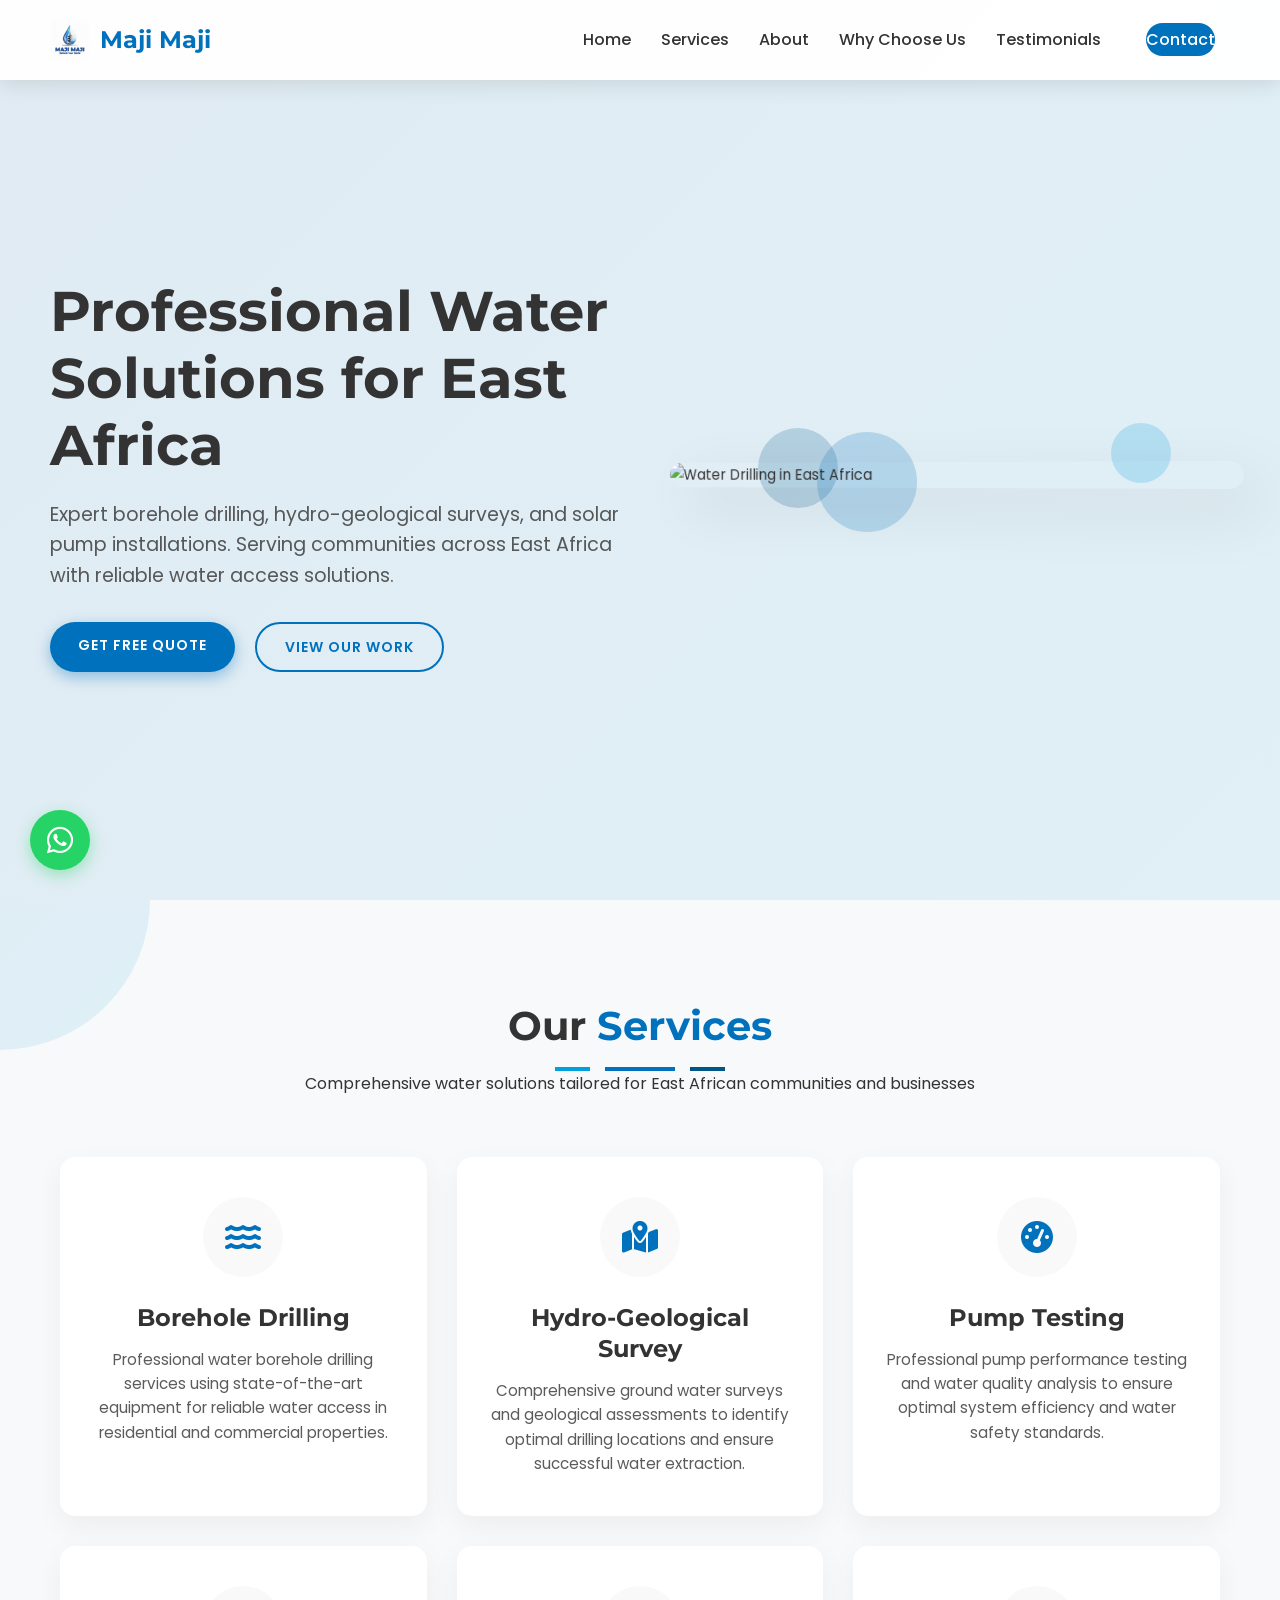
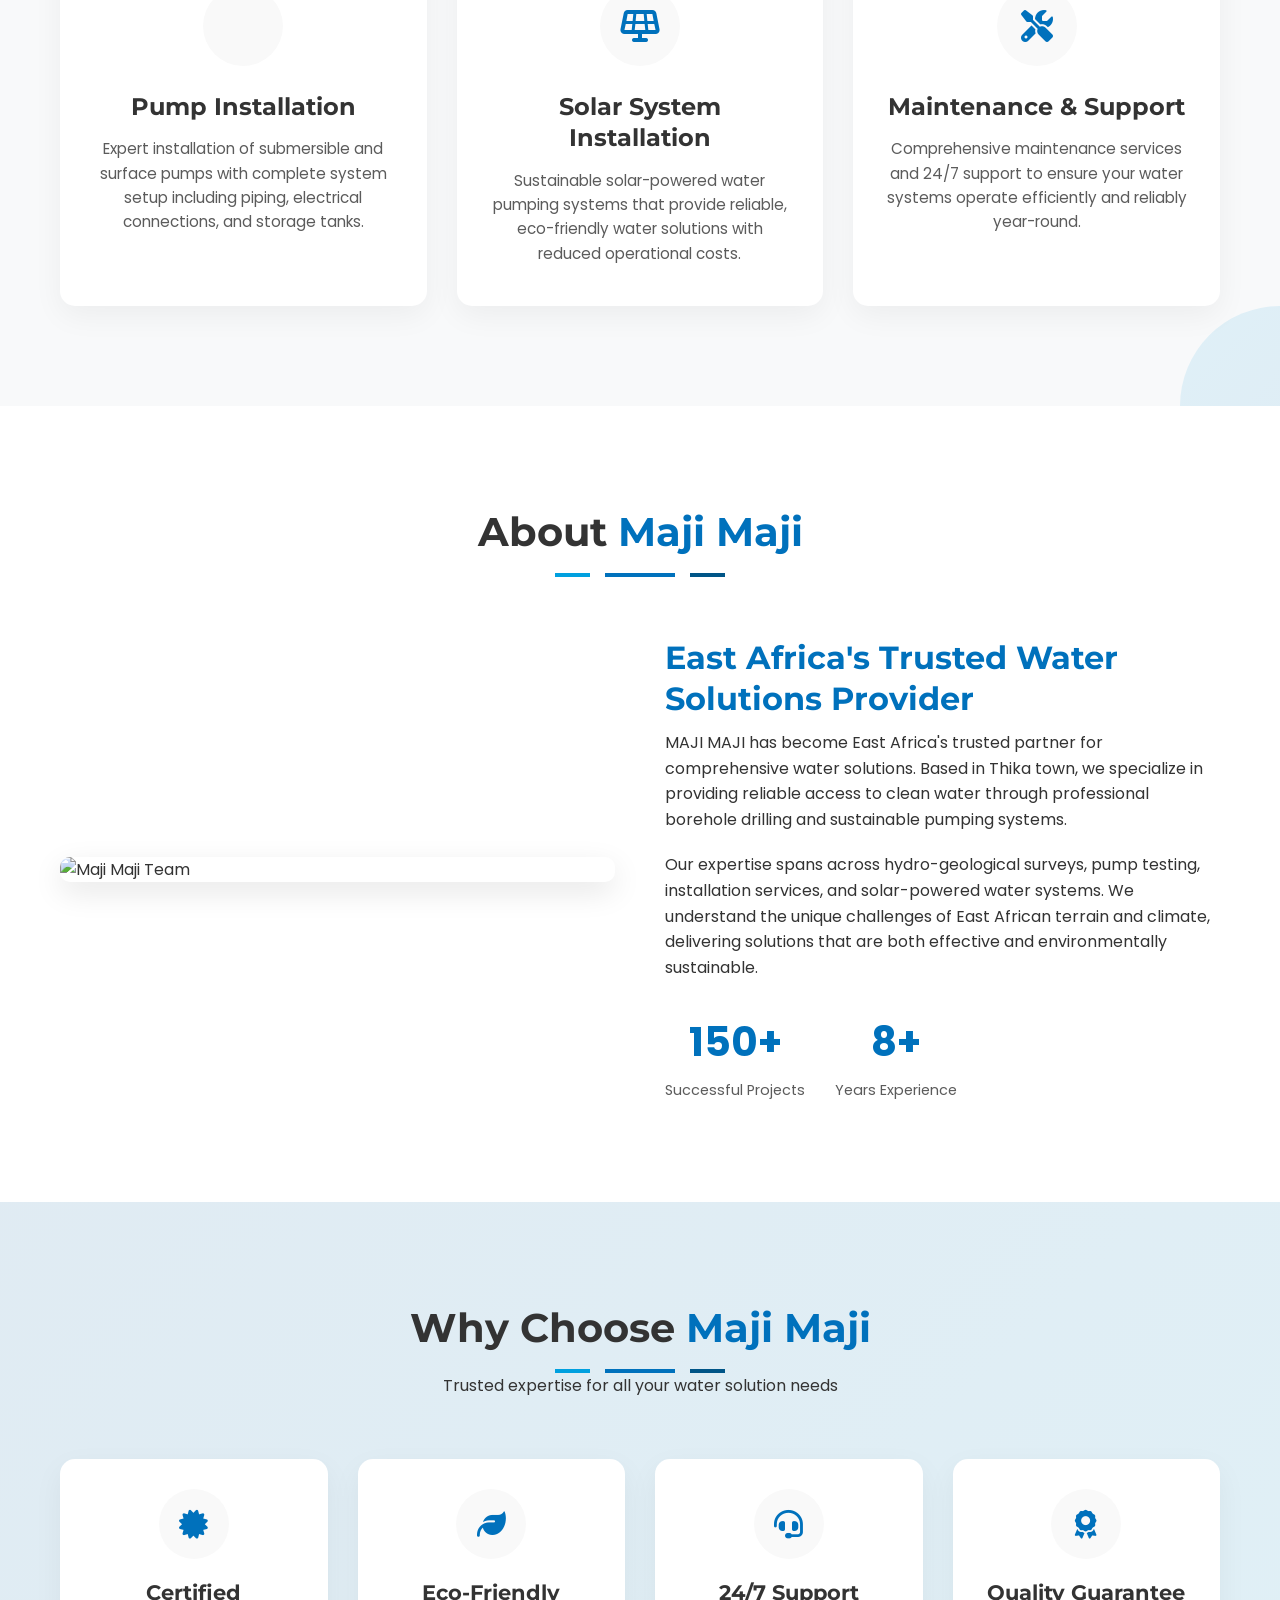
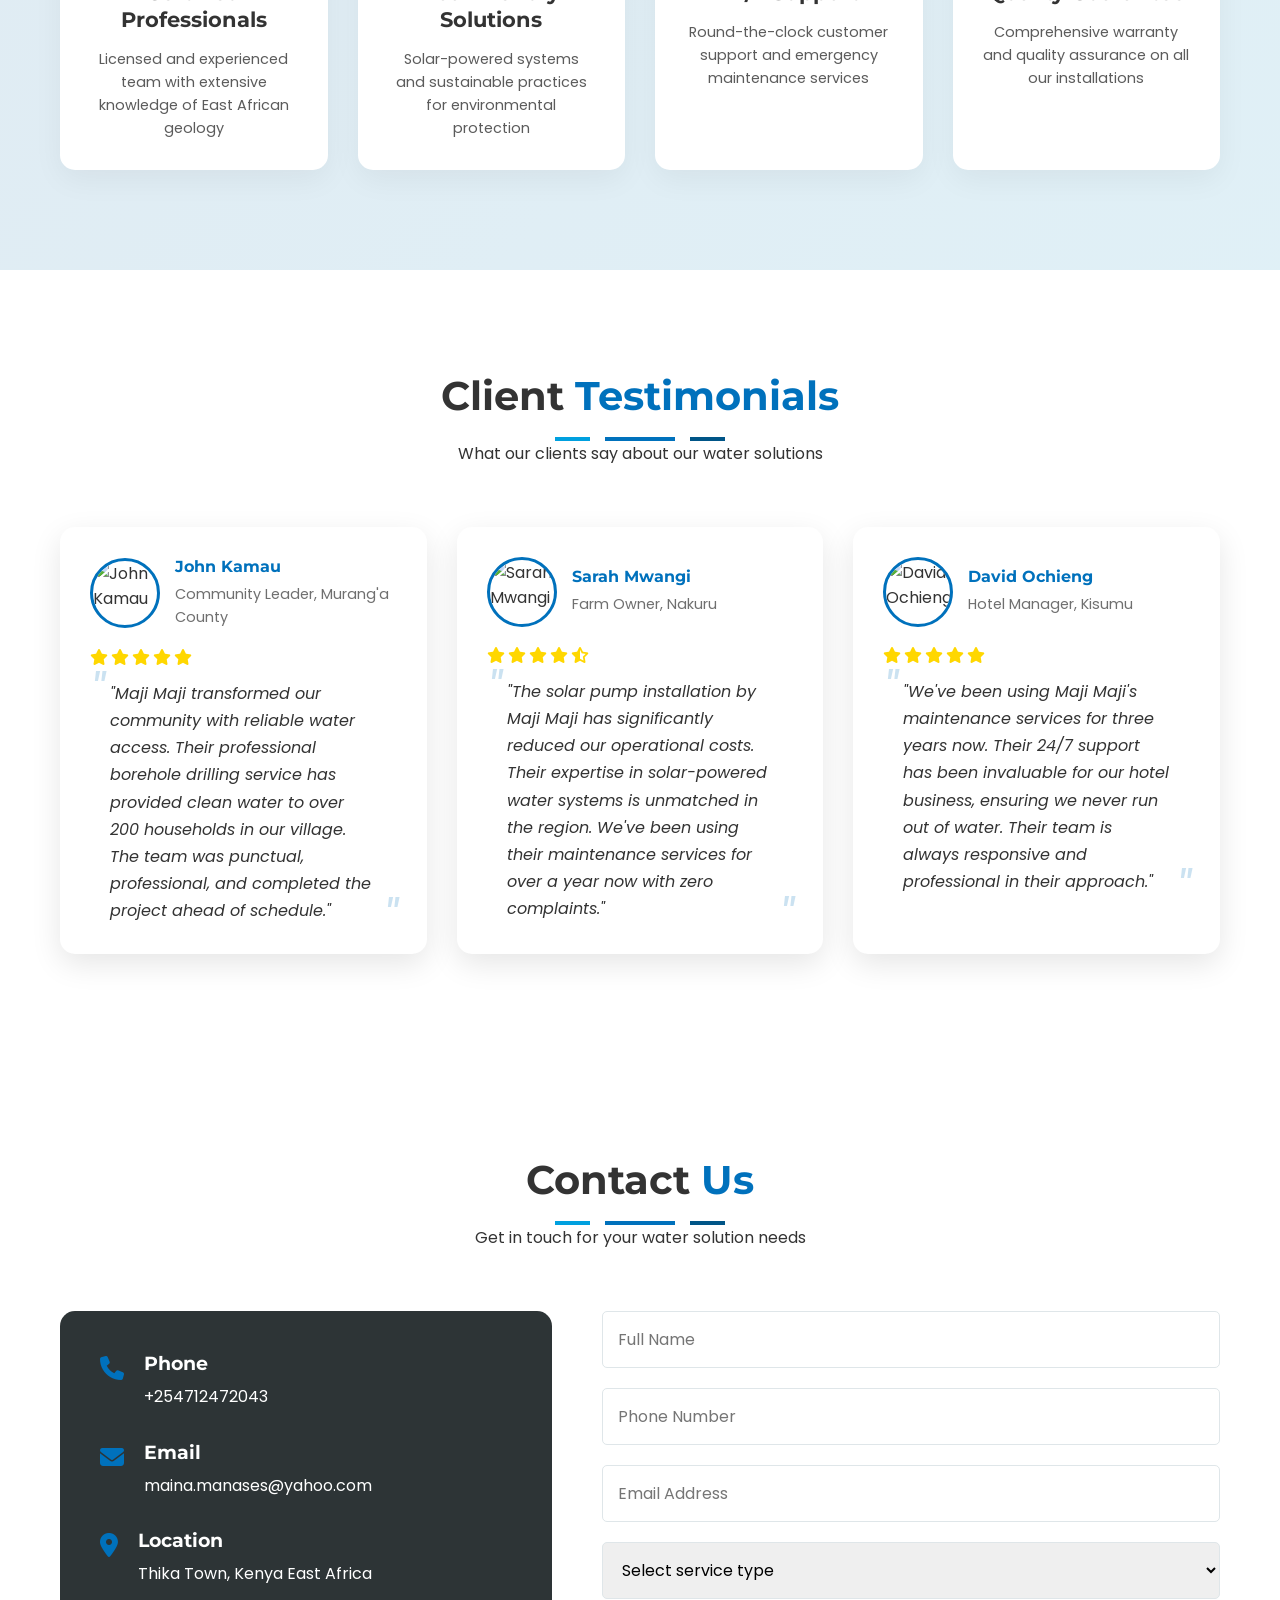
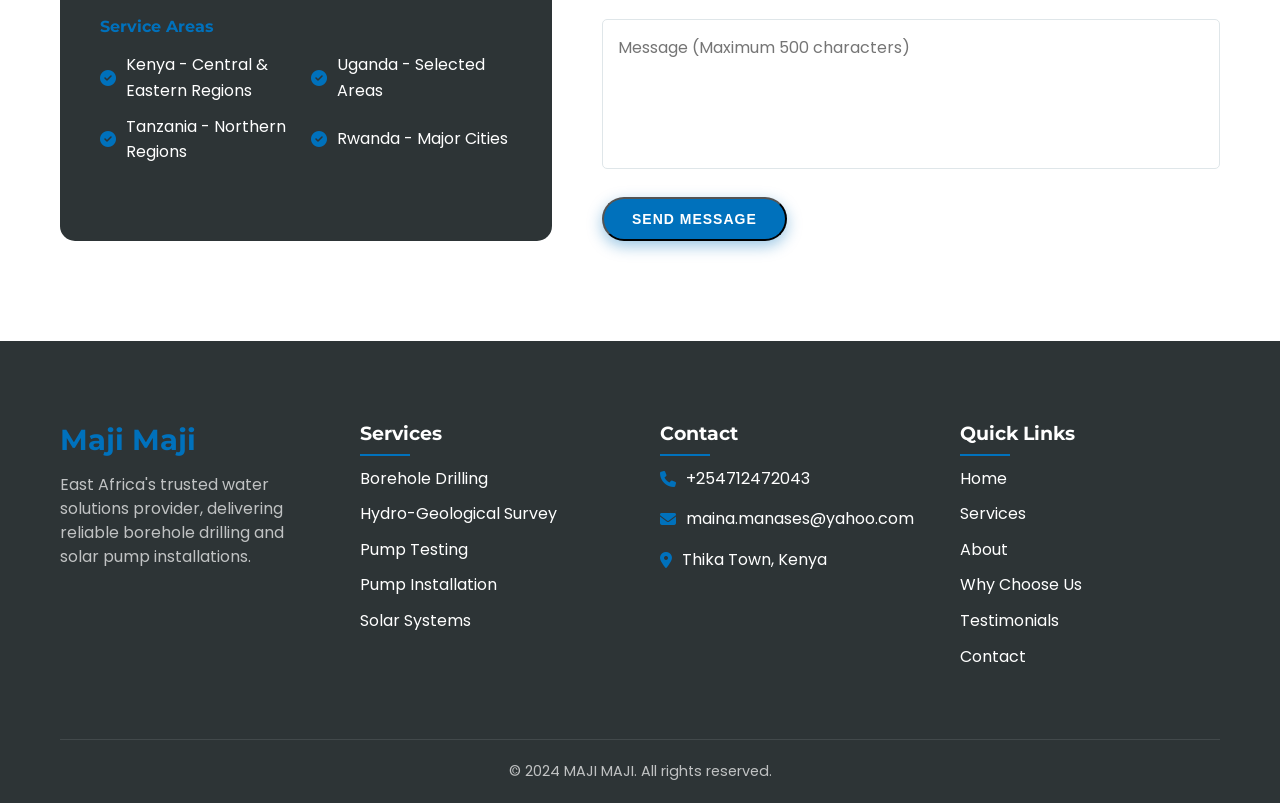
==== commit f94efc60: "Update index.html" ====
--- a/index.html
+++ b/index.html
@@ -4,6 +4,7 @@
     <meta charset="UTF-8">
     <meta name="viewport" content="width=device-width, initial-scale=1.0">
     <title>Maji Maji - Professional Water Solutions for East Africa</title>
+    <link rel="icon" href="Gemini_Generated_Image_rcnxhcrcnxhcrcnx.png" type="image/png">
     <link rel="stylesheet" href="https://cdnjs.cloudflare.com/ajax/libs/font-awesome/6.4.0/css/all.min.css">
     <style>
         /* Google Fonts */
@@ -488,6 +489,7 @@
 
         .service-card:hover .service-icon::before {
             opacity: 1;
+            transform: scale(1.1);
         }
 
         .service-icon i {
@@ -498,6 +500,7 @@
 
         .service-card:hover .service-icon i {
             color: white;
+            transform: scale(1.1);
         }
 
         .service-card h3 {
@@ -639,43 +642,39 @@
             background: white;
         }
 
-        .testimonial-slider {
-            position: relative;
-            max-width: 800px;
-            margin: 0 auto;
-            height: 300px;
-        }
-
-        .testimonial-item {
-            position: absolute;
-            width: 100%;
-            opacity: 0;
-            transform: translateX(50px);
-            transition: all 0.5s ease;
-            visibility: hidden;
-            display: flex;
-            align-items: center;
+        .testimonials-grid {
+            display: grid;
+            grid-template-columns: repeat(auto-fit, minmax(300px, 1fr));
             gap: 30px;
+        }
+
+        .testimonial-card {
             background: white;
             border-radius: 15px;
             padding: 30px;
-            box-shadow: 0 10px 30px rgba(0, 0, 0, 0.05);
-            height: 100%;
-        }
-
-        .testimonial-item.active {
-            opacity: 1;
-            transform: translateX(0);
-            visibility: visible;
+            box-shadow: 0 10px 30px rgba(0, 0, 0, 0.1);
+            transition: var(--transition);
+            position: relative;
+        }
+
+        .testimonial-card:hover {
+            transform: translateY(-10px);
+            box-shadow: 0 15px 35px rgba(0, 0, 0, 0.15);
+        }
+
+        .testimonial-header {
+            display: flex;
+            align-items: center;
+            margin-bottom: 20px;
         }
 
         .testimonial-img {
-            width: 100px;
-            height: 100px;
+            width: 70px;
+            height: 70px;
             border-radius: 50%;
             overflow: hidden;
             flex-shrink: 0;
-            border: 5px solid var(--primary-color);
+            border: 3px solid var(--primary-color);
         }
 
         .testimonial-img img {
@@ -684,17 +683,11 @@
             object-fit: cover;
         }
 
-        .testimonial-text {
-            flex: 1;
-        }
-
-        .testimonial-text p {
-            font-style: italic;
-            margin-bottom: 15px;
-            line-height: 1.7;
-        }
-
-        .testimonial-text h4 {
+        .testimonial-client {
+            margin-left: 15px;
+        }
+
+        .testimonial-client h4 {
             color: var(--primary-color);
             margin-bottom: 5px;
         }
@@ -704,25 +697,41 @@
             opacity: 0.7;
         }
 
-        .testimonial-dots {
+        .testimonial-rating {
             display: flex;
-            justify-content: center;
-            gap: 10px;
-            margin-top: 30px;
-        }
-
-        .dot {
-            width: 12px;
-            height: 12px;
-            border-radius: 50%;
-            background: var(--gray-color);
-            cursor: pointer;
-            transition: var(--transition);
-        }
-
-        .dot.active {
-            background: var(--primary-color);
-            transform: scale(1.3);
+            margin: 15px 0;
+        }
+
+        .testimonial-rating i {
+            color: #FFD700;
+            margin-right: 3px;
+        }
+
+        .testimonial-text p {
+            font-style: italic;
+            line-height: 1.7;
+            position: relative;
+            padding: 0 20px;
+        }
+
+        .testimonial-text p::before,
+        .testimonial-text p::after {
+            content: '"';
+            font-size: 3rem;
+            color: var(--primary-color);
+            opacity: 0.2;
+            position: absolute;
+            line-height: 1;
+        }
+
+        .testimonial-text p::before {
+            top: -10px;
+            left: 0;
+        }
+
+        .testimonial-text p::after {
+            bottom: -20px;
+            right: 0;
         }
 
         /* Contact Section */
@@ -845,18 +854,18 @@
             line-height: 1.5;
         }
 
-        .footer-links h4,
         .footer-services h4,
-        .footer-contact h4 {
+        .footer-contact h4,
+        .footer-links h4 {
             font-size: 1.2rem;
             margin-bottom: 20px;
             position: relative;
             display: inline-block;
         }
 
-        .footer-links h4::after,
         .footer-services h4::after,
-        .footer-contact h4::after {
+        .footer-contact h4::after,
+        .footer-links h4::after {
             content: '';
             position: absolute;
             width: 50px;
@@ -866,8 +875,8 @@
             left: 0;
         }
 
-        .footer-links ul li,
-        .footer-services ul li {
+        .footer-services ul li,
+        .footer-links ul li {
             margin-bottom: 10px;
         }
 
@@ -1017,12 +1026,6 @@
                 flex-direction: column;
             }
             
-            .testimonial-item {
-                flex-direction: column;
-                text-align: center;
-                padding: 20px;
-            }
-            
             .contact-container {
                 flex-direction: column;
             }
@@ -1309,42 +1312,70 @@
                 <div class="underline"></div>
                 <p>What our clients say about our water solutions</p>
             </div>
-            <div class="testimonial-slider">
-                <div class="testimonial-item active">
-                    <div class="testimonial-img">
-                        <img src="https://randomuser.me/api/portraits/men/32.jpg" alt="John Kamau">
+            <div class="testimonials-grid">
+                <div class="testimonial-card">
+                    <div class="testimonial-header">
+                        <div class="testimonial-img">
+                            <img src="https://randomuser.me/api/portraits/men/32.jpg" alt="John Kamau">
+                        </div>
+                        <div class="testimonial-client">
+                            <h4>John Kamau</h4>
+                            <p class="client-position">Community Leader, Murang'a County</p>
+                        </div>
+                    </div>
+                    <div class="testimonial-rating">
+                        <i class="fas fa-star"></i>
+                        <i class="fas fa-star"></i>
+                        <i class="fas fa-star"></i>
+                        <i class="fas fa-star"></i>
+                        <i class="fas fa-star"></i>
                     </div>
                     <div class="testimonial-text">
-                        <p>"Maji Maji transformed our community with reliable water access. Their professional borehole drilling service has provided clean water to over 200 households in our village."</p>
-                        <h4>John Kamau</h4>
-                        <p class="client-position">Community Leader, Murang'a County</p>
-                    </div>
-                </div>
-                <div class="testimonial-item">
-                    <div class="testimonial-img">
-                        <img src="https://randomuser.me/api/portraits/women/44.jpg" alt="Sarah Mwangi">
+                        <p>"Maji Maji transformed our community with reliable water access. Their professional borehole drilling service has provided clean water to over 200 households in our village. The team was punctual, professional, and completed the project ahead of schedule."</p>
+                    </div>
+                </div>
+                <div class="testimonial-card">
+                    <div class="testimonial-header">
+                        <div class="testimonial-img">
+                            <img src="https://randomuser.me/api/portraits/women/44.jpg" alt="Sarah Mwangi">
+                        </div>
+                        <div class="testimonial-client">
+                            <h4>Sarah Mwangi</h4>
+                            <p class="client-position">Farm Owner, Nakuru</p>
+                        </div>
+                    </div>
+                    <div class="testimonial-rating">
+                        <i class="fas fa-star"></i>
+                        <i class="fas fa-star"></i>
+                        <i class="fas fa-star"></i>
+                        <i class="fas fa-star"></i>
+                        <i class="fas fa-star-half-alt"></i>
                     </div>
                     <div class="testimonial-text">
-                        <p>"The solar pump installation by Maji Maji has significantly reduced our operational costs. Their team was professional and completed the project ahead of schedule."</p>
-                        <h4>Sarah Mwangi</h4>
-                        <p class="client-position">Farm Owner, Nakuru</p>
-                    </div>
-                </div>
-                <div class="testimonial-item">
-                    <div class="testimonial-img">
-                        <img src="https://randomuser.me/api/portraits/men/22.jpg" alt="David Ochieng">
+                        <p>"The solar pump installation by Maji Maji has significantly reduced our operational costs. Their expertise in solar-powered water systems is unmatched in the region. We've been using their maintenance services for over a year now with zero complaints."</p>
+                    </div>
+                </div>
+                <div class="testimonial-card">
+                    <div class="testimonial-header">
+                        <div class="testimonial-img">
+                            <img src="https://randomuser.me/api/portraits/men/22.jpg" alt="David Ochieng">
+                        </div>
+                        <div class="testimonial-client">
+                            <h4>David Ochieng</h4>
+                            <p class="client-position">Hotel Manager, Kisumu</p>
+                        </div>
+                    </div>
+                    <div class="testimonial-rating">
+                        <i class="fas fa-star"></i>
+                        <i class="fas fa-star"></i>
+                        <i class="fas fa-star"></i>
+                        <i class="fas fa-star"></i>
+                        <i class="fas fa-star"></i>
                     </div>
                     <div class="testimonial-text">
-                        <p>"We've been using Maji Maji's maintenance services for three years now. Their 24/7 support has been invaluable for our hotel business, ensuring we never run out of water."</p>
-                        <h4>David Ochieng</h4>
-                        <p class="client-position">Hotel Manager, Kisumu</p>
-                    </div>
-                </div>
-            </div>
-            <div class="testimonial-dots">
-                <span class="dot active"></span>
-                <span class="dot"></span>
-                <span class="dot"></span>
+                        <p>"We've been using Maji Maji's maintenance services for three years now. Their 24/7 support has been invaluable for our hotel business, ensuring we never run out of water. Their team is always responsive and professional in their approach."</p>
+                    </div>
+                </div>
             </div>
         </div>
     </section>
@@ -1549,40 +1580,6 @@
             });
         });
 
-        // Testimonial Slider
-        const testimonialItems = document.querySelectorAll('.testimonial-item');
-        const dots = document.querySelectorAll('.dot');
-        let currentTestimonial = 0;
-
-        // Function to switch testimonials
-        function showTestimonial(index) {
-            // Reset active class
-            testimonialItems.forEach(item => item.classList.remove('active'));
-            dots.forEach(dot => dot.classList.remove('active'));
-            
-            // Set active testimonial and dot
-            testimonialItems[index].classList.add('active');
-            dots[index].classList.add('active');
-            
-            currentTestimonial = index;
-        }
-
-        // Click event for dots
-        dots.forEach((dot, index) => {
-            dot.addEventListener('click', () => {
-                showTestimonial(index);
-            });
-        });
-
-        // Auto switch testimonials
-        setInterval(() => {
-            let nextTestimonial = currentTestimonial + 1;
-            if (nextTestimonial >= testimonialItems.length) {
-                nextTestimonial = 0;
-            }
-            showTestimonial(nextTestimonial);
-        }, 5000);
-
         // Form Submission
         const contactForm = document.getElementById('contactForm');
         if (contactForm) {
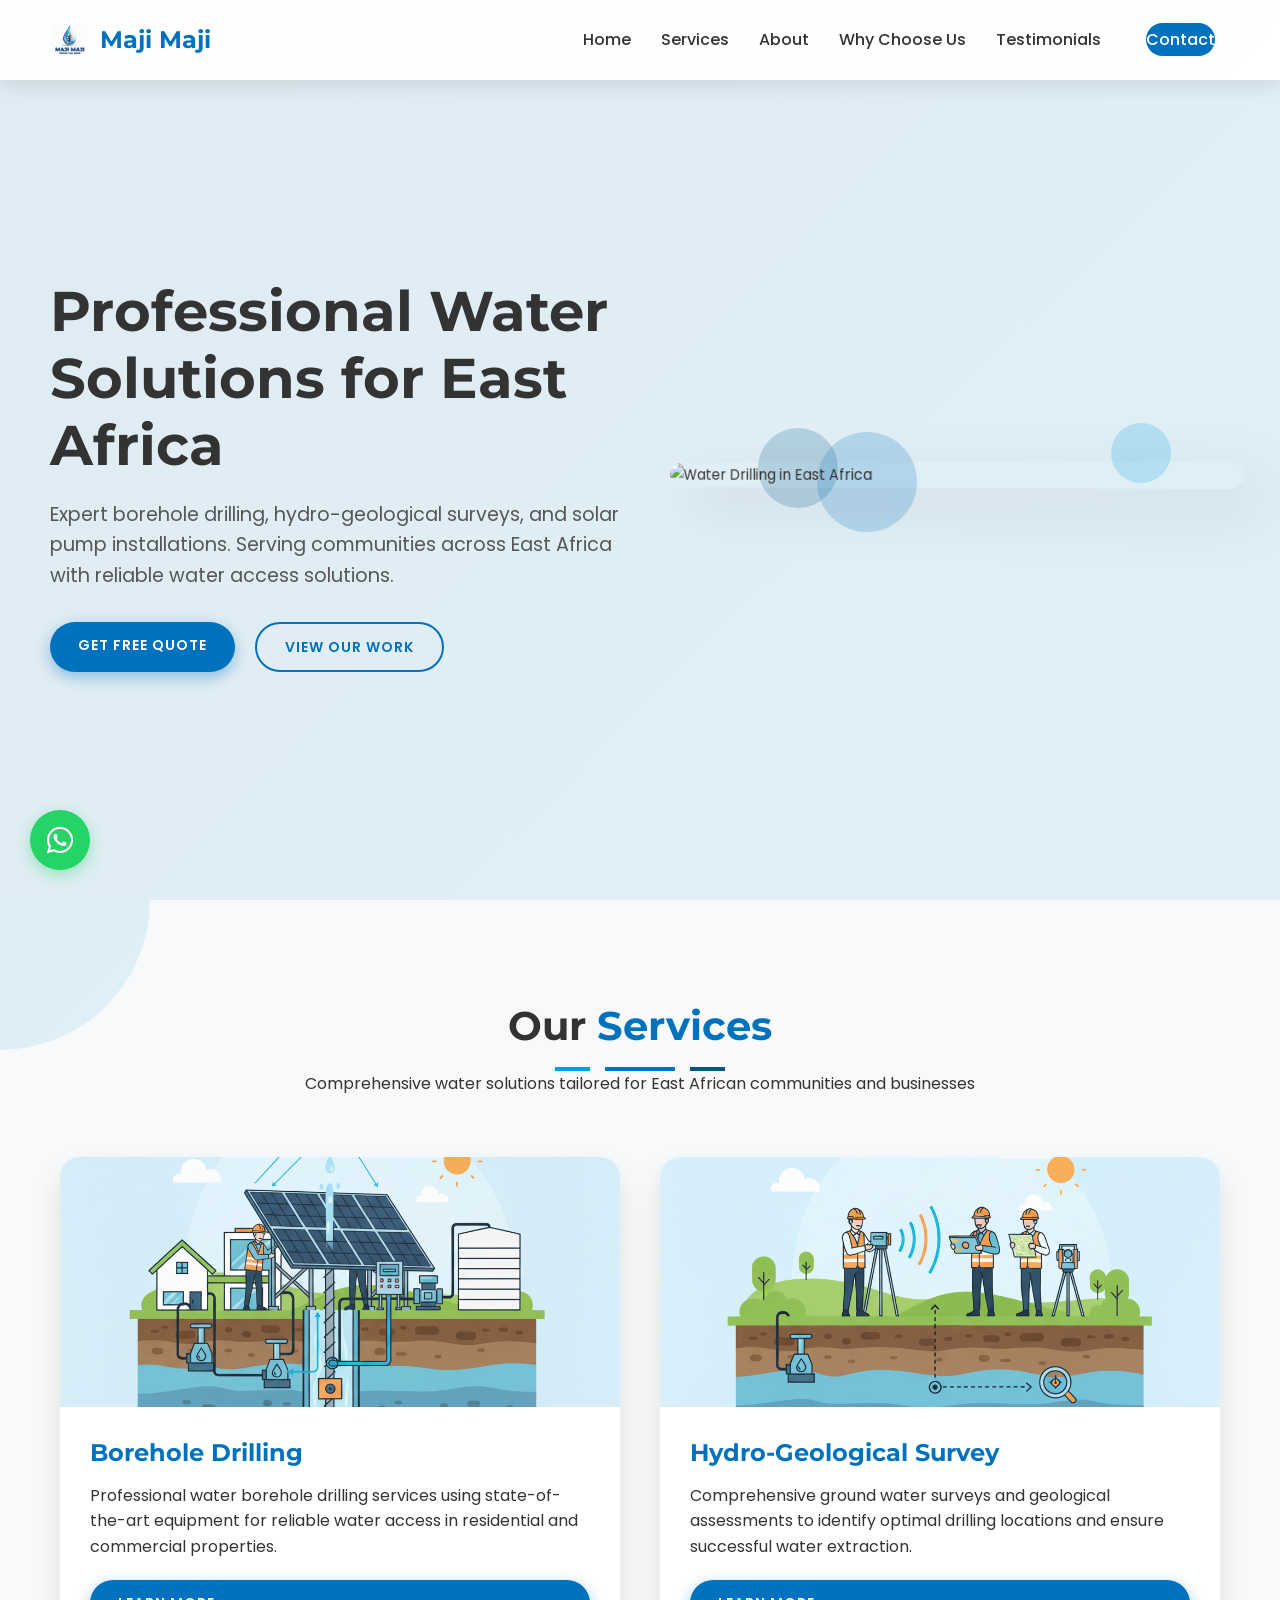
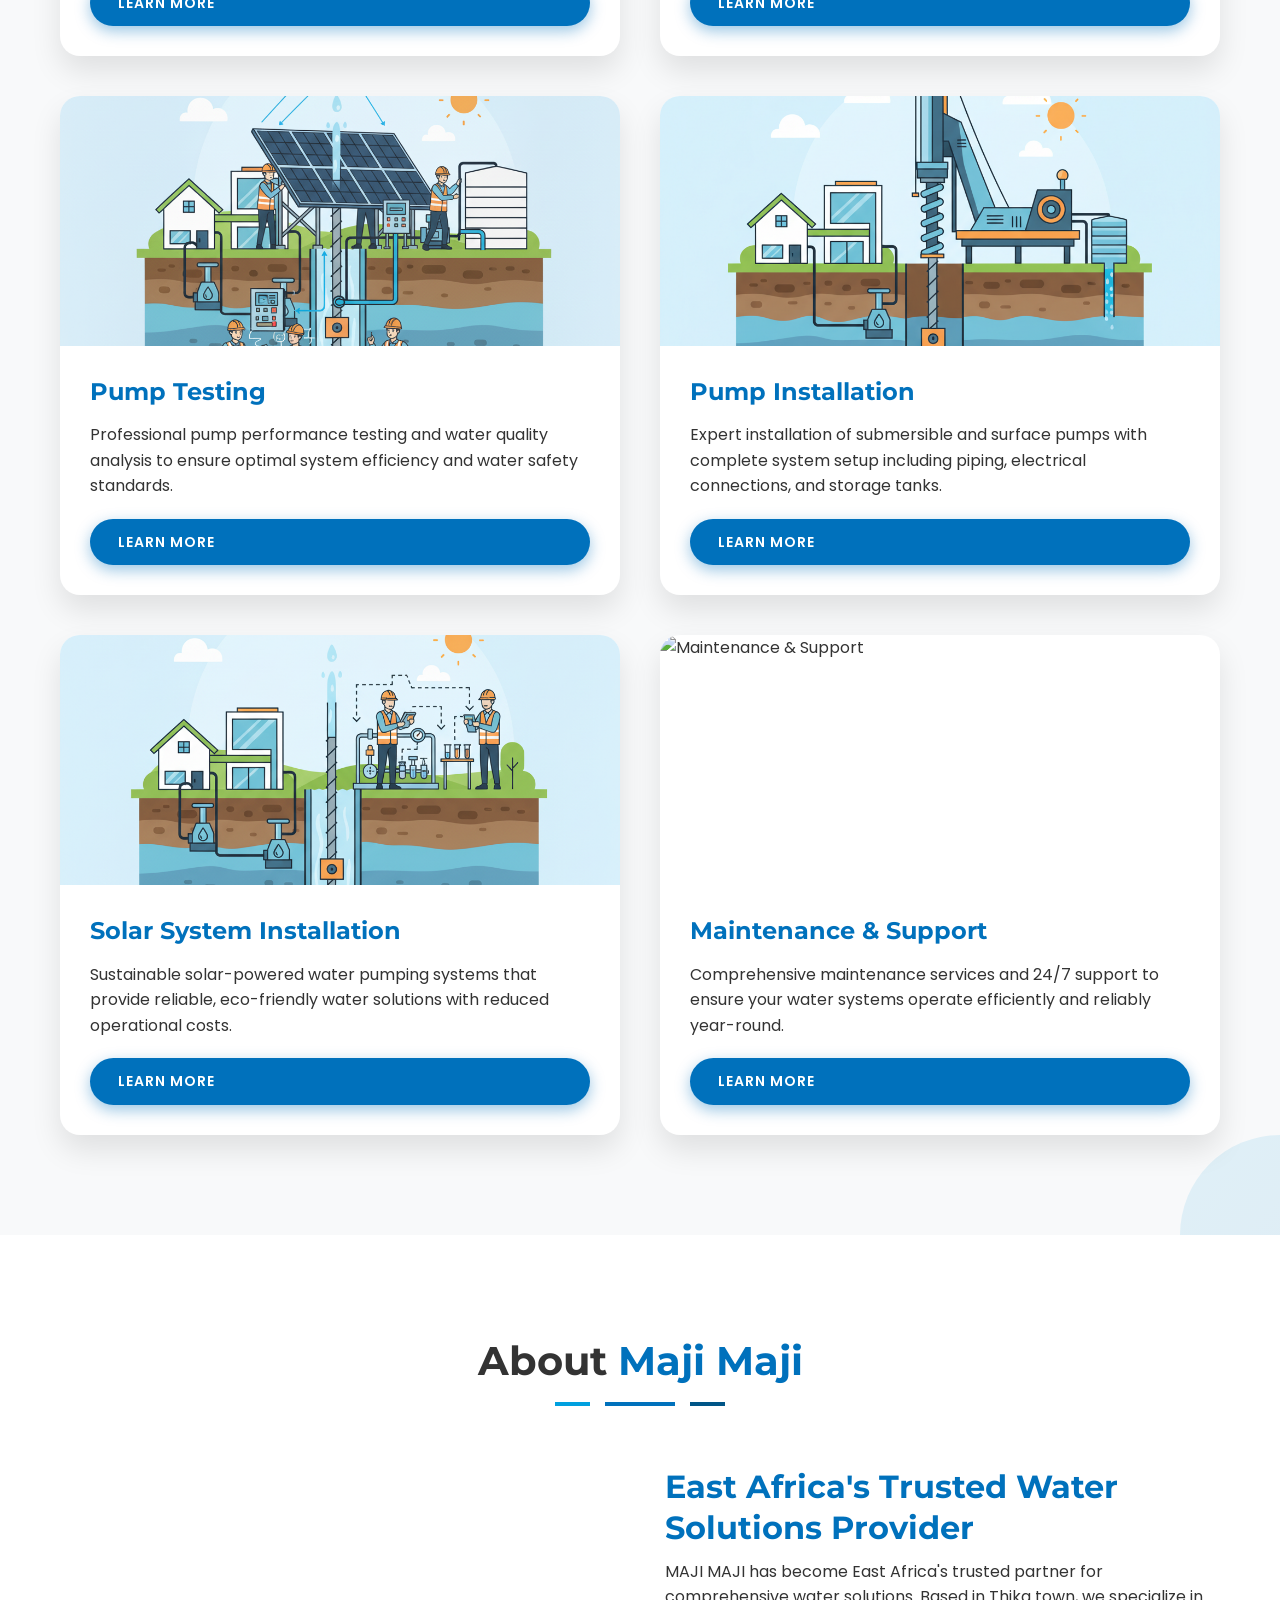
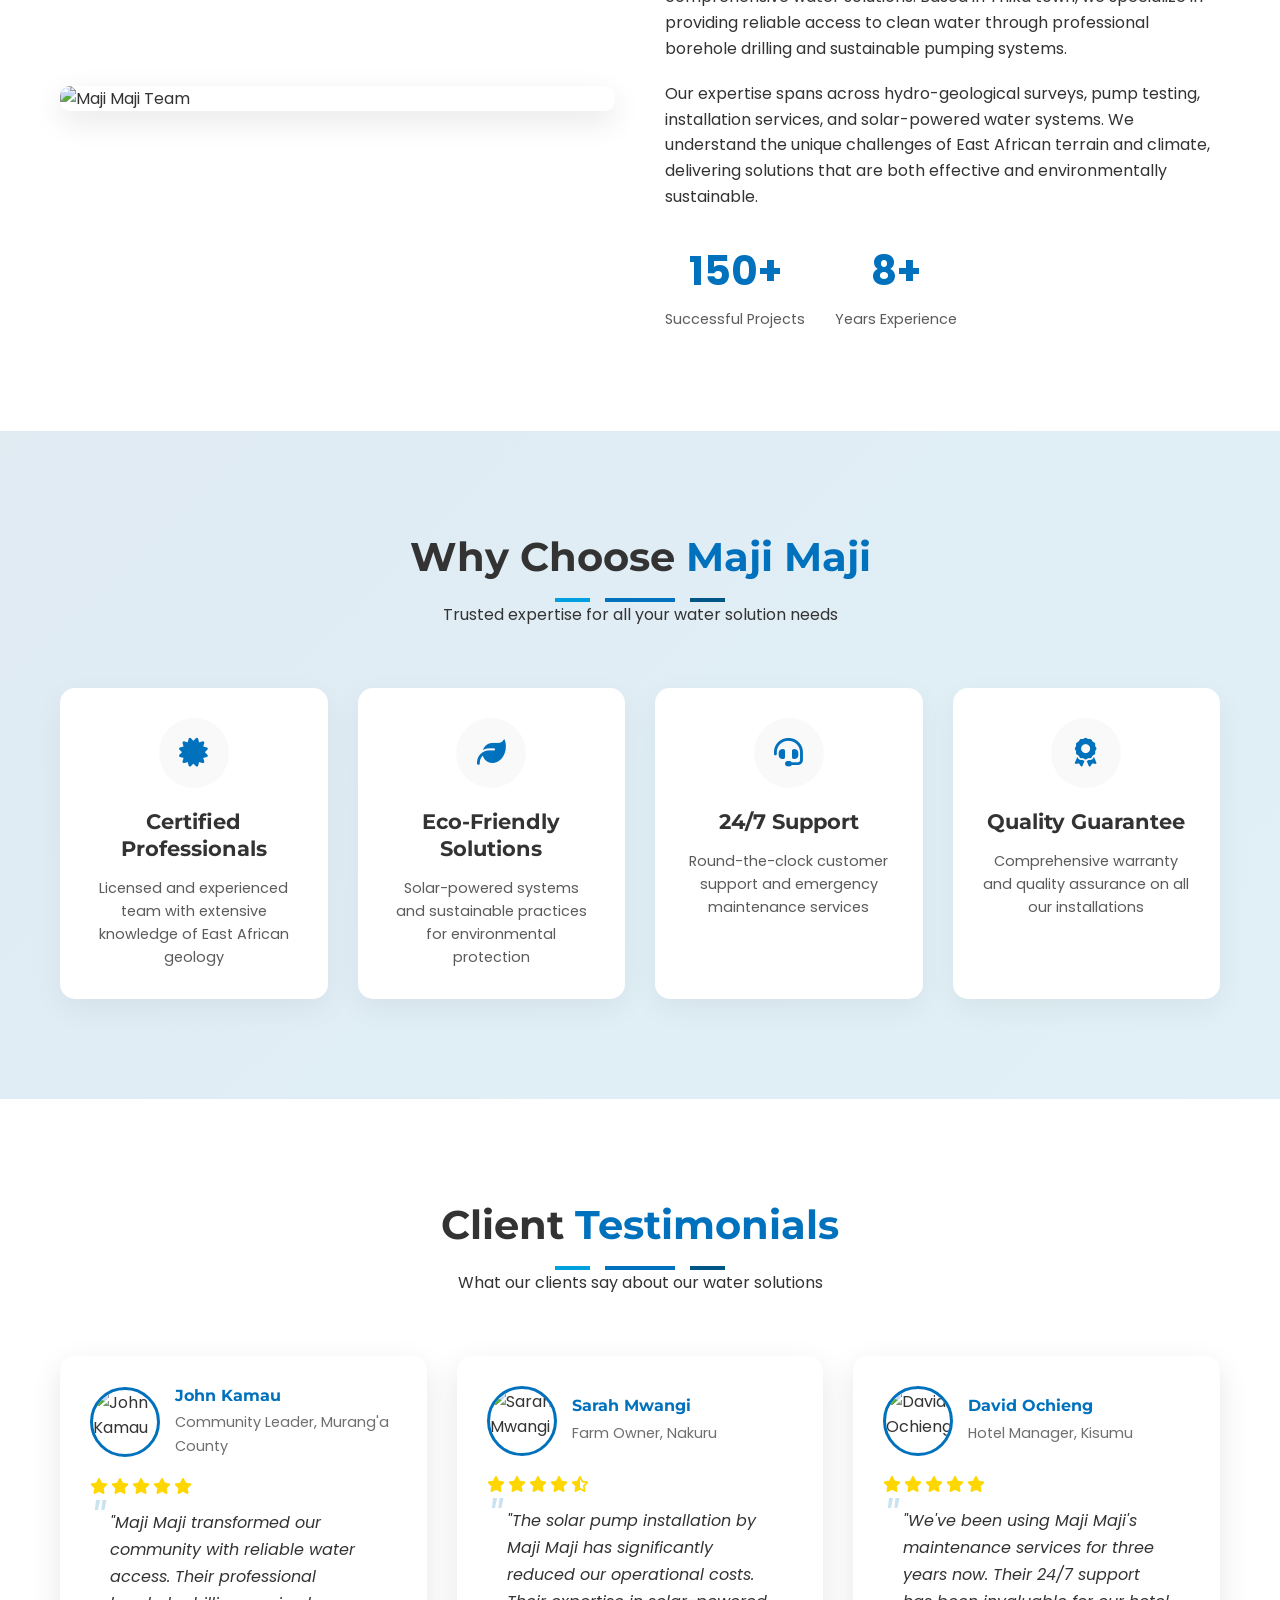
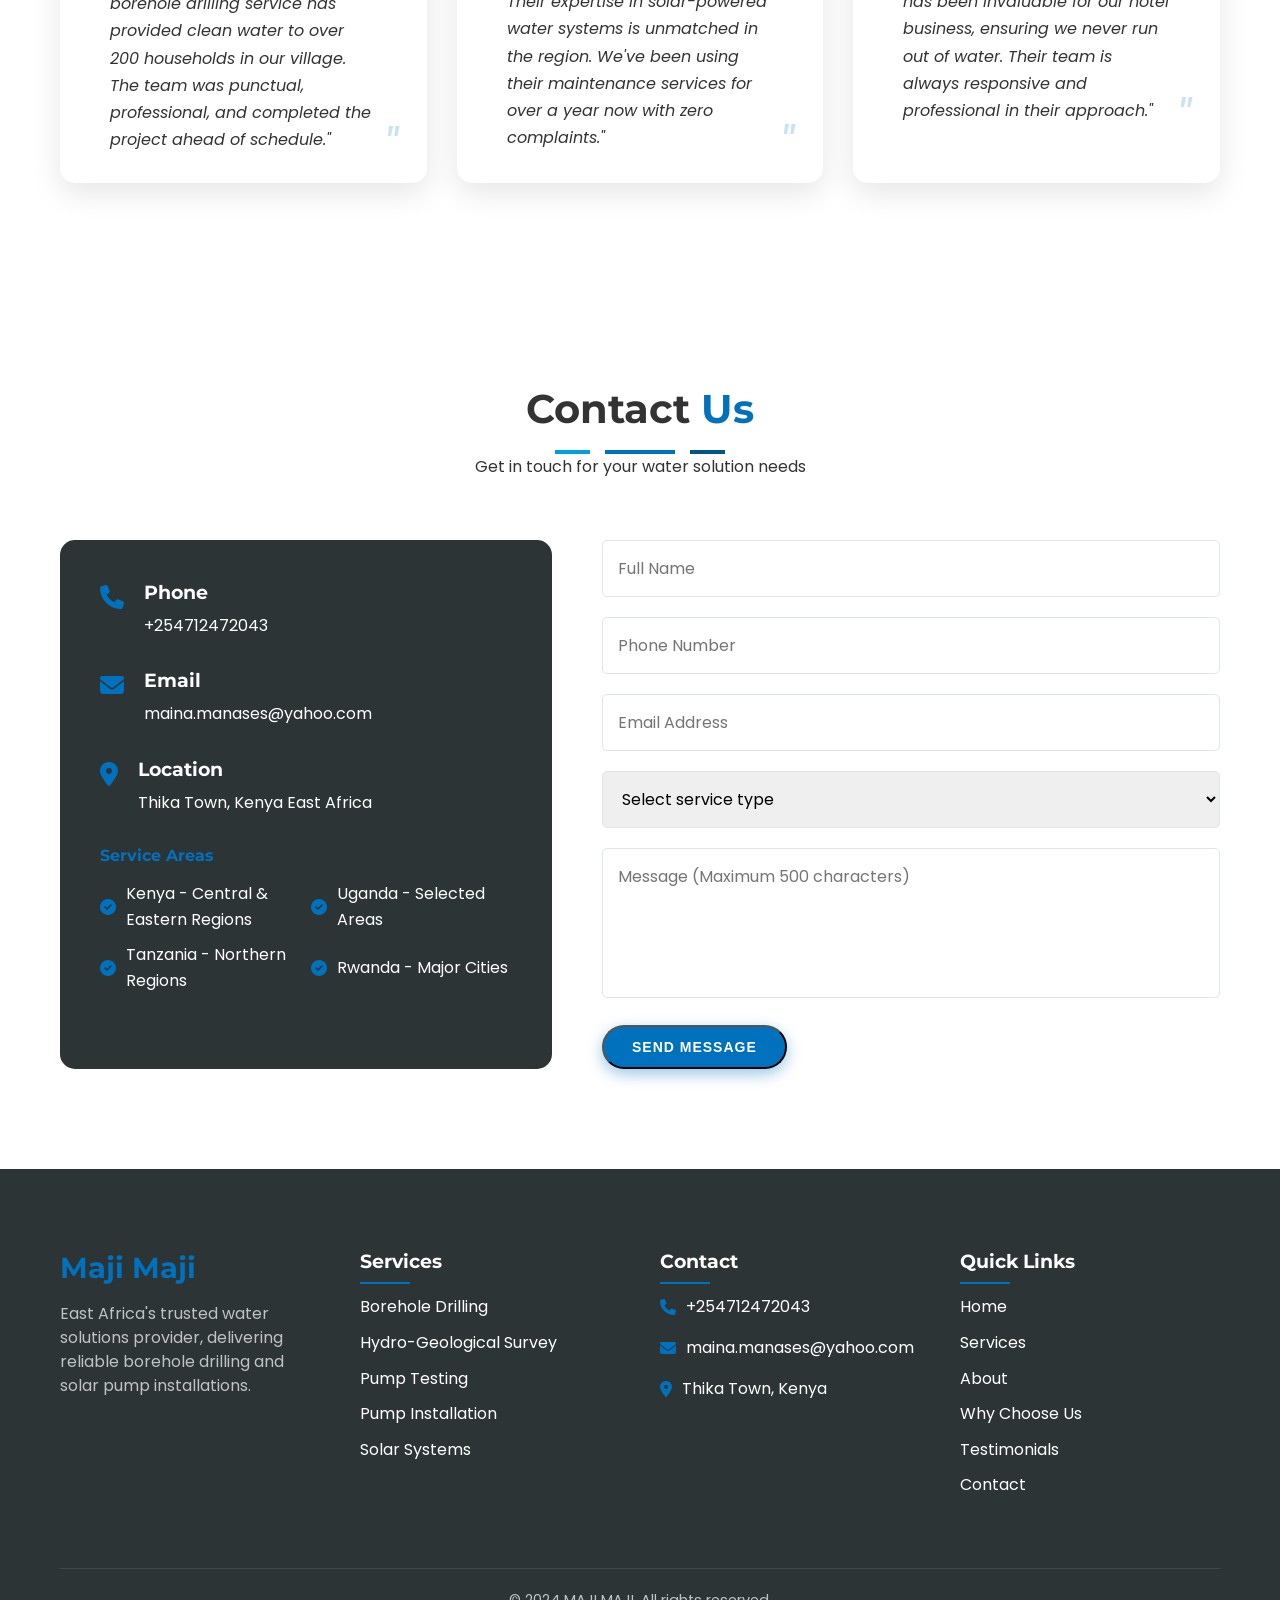
==== commit 8114e836: "Update index.html" ====
--- a/index.html
+++ b/index.html
@@ -391,7 +391,7 @@
             50% { transform: translateY(-20px) rotate(10deg); }
         }
 
-        /* Services Section */
+        /* Services Section - Redesigned */
         .services {
             background: #f8f9fa;
             position: relative;
@@ -420,97 +420,233 @@
             right: -100px;
         }
 
+        .services-container {
+            position: relative;
+            z-index: 2;
+        }
+
+        .services-carousel {
+            display: flex;
+            overflow-x: auto;
+            scroll-snap-type: x mandatory;
+            scroll-behavior: smooth;
+            -webkit-overflow-scrolling: touch;
+            scrollbar-width: none;
+            margin-bottom: 40px;
+            padding: 20px 0;
+        }
+
+        .services-carousel::-webkit-scrollbar {
+            display: none;
+        }
+
+        .service-slide {
+            scroll-snap-align: start;
+            flex: 0 0 auto;
+            width: 100%;
+            display: flex;
+            align-items: center;
+            gap: 50px;
+            opacity: 0;
+            transform: translateX(50px);
+            transition: all 0.5s ease;
+        }
+
+        .service-slide.active {
+            opacity: 1;
+            transform: translateX(0);
+        }
+
+        .service-image {
+            flex: 1;
+            position: relative;
+            border-radius: 20px;
+            overflow: hidden;
+            box-shadow: 0 20px 40px rgba(0, 0, 0, 0.15);
+            transform: perspective(1000px) rotateY(-5deg);
+            transition: var(--transition);
+        }
+
+        .service-slide.active .service-image {
+            transform: perspective(1000px) rotateY(0);
+        }
+
+        .service-image img {
+            width: 100%;
+            height: 400px;
+            object-fit: cover;
+            transition: var(--transition);
+        }
+
+        .service-image::before {
+            content: '';
+            position: absolute;
+            top: 0;
+            left: 0;
+            width: 100%;
+            height: 100%;
+            background: linear-gradient(to bottom, transparent 0%, rgba(0, 0, 0, 0.7) 100%);
+            z-index: 1;
+            opacity: 0.3;
+            transition: var(--transition);
+        }
+
+        .service-image:hover::before {
+            opacity: 0.5;
+        }
+
+        .service-image:hover img {
+            transform: scale(1.05);
+        }
+
+        .service-content {
+            flex: 1;
+            padding: 20px;
+        }
+
+        .service-content h3 {
+            font-size: 2rem;
+            margin-bottom: 20px;
+            color: var(--primary-color);
+            position: relative;
+            display: inline-block;
+        }
+
+        .service-content h3::after {
+            content: '';
+            position: absolute;
+            bottom: -10px;
+            left: 0;
+            width: 50px;
+            height: 3px;
+            background: var(--primary-color);
+        }
+
+        .service-content p {
+            margin-bottom: 25px;
+            font-size: 1.1rem;
+            line-height: 1.8;
+        }
+
+        .service-features {
+            margin-bottom: 30px;
+        }
+
+        .service-features li {
+            display: flex;
+            align-items: center;
+            margin-bottom: 12px;
+            font-size: 1rem;
+        }
+
+        .service-features li i {
+            color: var(--primary-color);
+            margin-right: 10px;
+            font-size: 1.2rem;
+        }
+
+        .carousel-nav {
+            display: flex;
+            justify-content: center;
+            align-items: center;
+            gap: 20px;
+            margin-top: 40px;
+        }
+
+        .carousel-btn {
+            width: 50px;
+            height: 50px;
+            border-radius: 50%;
+            background: var(--primary-color);
+            color: white;
+            display: flex;
+            align-items: center;
+            justify-content: center;
+            cursor: pointer;
+            transition: var(--transition);
+            border: none;
+            font-size: 1.2rem;
+        }
+
+        .carousel-btn:hover {
+            background: var(--accent-color);
+            transform: translateY(-3px);
+            box-shadow: 0 5px 15px rgba(0, 113, 188, 0.4);
+        }
+
+        .carousel-dots {
+            display: flex;
+            gap: 15px;
+        }
+
+        .dot {
+            width: 12px;
+            height: 12px;
+            border-radius: 50%;
+            background: var(--gray-color);
+            cursor: pointer;
+            transition: var(--transition);
+        }
+
+        .dot.active {
+            background: var(--primary-color);
+            transform: scale(1.3);
+        }
+
+        /* Service Grid View (for larger screens) */
         .services-grid {
-            display: grid;
-            grid-template-columns: repeat(auto-fit, minmax(300px, 1fr));
-            gap: 30px;
+            display: none;
+            grid-template-columns: repeat(auto-fit, minmax(500px, 1fr));
+            gap: 40px;
         }
 
         .service-card {
             background: white;
-            border-radius: 15px;
-            padding: 40px 30px;
-            text-align: center;
-            box-shadow: 0 10px 30px rgba(0, 0, 0, 0.05);
+            border-radius: 20px;
+            overflow: hidden;
+            box-shadow: 0 15px 30px rgba(0, 0, 0, 0.1);
             transition: var(--transition);
-            position: relative;
-            z-index: 1;
+            display: flex;
+            flex-direction: column;
+        }
+
+        .service-card:hover {
+            transform: translateY(-10px);
+            box-shadow: 0 20px 40px rgba(0, 0, 0, 0.15);
+        }
+
+        .service-card-image {
+            height: 250px;
             overflow: hidden;
         }
 
-        .service-card::before {
-            content: '';
-            position: absolute;
-            width: 100%;
-            height: 5px;
-            background: linear-gradient(90deg, var(--primary-color), var(--secondary-color));
-            bottom: 0;
-            left: 0;
-            transform: scaleX(0);
-            transform-origin: left;
-            transition: transform 0.5s cubic-bezier(0.165, 0.84, 0.44, 1);
-            z-index: -1;
-        }
-
-        .service-card:hover {
-            transform: translateY(-15px);
-            box-shadow: 0 15px 35px rgba(0, 0, 0, 0.1);
-        }
-
-        .service-card:hover::before {
-            transform: scaleX(1);
-        }
-
-        .service-icon {
-            width: 80px;
-            height: 80px;
-            border-radius: 50%;
-            background: var(--light-color);
-            display: flex;
-            align-items: center;
-            justify-content: center;
-            margin: 0 auto 25px;
-            position: relative;
-            z-index: 1;
-            transition: var(--transition);
-        }
-
-        .service-icon::before {
-            content: '';
-            position: absolute;
+        .service-card-image img {
             width: 100%;
             height: 100%;
-            border-radius: 50%;
-            background: linear-gradient(135deg, var(--primary-color), var(--secondary-color));
-            opacity: 0;
-            z-index: -1;
+            object-fit: cover;
             transition: var(--transition);
         }
 
-        .service-card:hover .service-icon::before {
-            opacity: 1;
+        .service-card:hover .service-card-image img {
             transform: scale(1.1);
         }
 
-        .service-icon i {
-            font-size: 2rem;
+        .service-card-content {
+            padding: 30px;
+            flex-grow: 1;
+            display: flex;
+            flex-direction: column;
+        }
+
+        .service-card-content h3 {
+            font-size: 1.5rem;
+            margin-bottom: 15px;
             color: var(--primary-color);
-            transition: var(--transition);
-        }
-
-        .service-card:hover .service-icon i {
-            color: white;
-            transform: scale(1.1);
-        }
-
-        .service-card h3 {
-            margin-bottom: 15px;
-            font-size: 1.5rem;
-        }
-
-        .service-card p {
-            font-size: 0.95rem;
-            opacity: 0.8;
+        }
+
+        .service-card-content p {
+            margin-bottom: 20px;
+            flex-grow: 1;
         }
 
         /* About Section */
@@ -1001,6 +1137,20 @@
         }
 
         /* Media Queries */
+        @media (min-width: 992px) {
+            .services-carousel {
+                display: none;
+            }
+            
+            .carousel-nav {
+                display: none;
+            }
+            
+            .services-grid {
+                display: grid;
+            }
+        }
+
         @media (max-width: 1200px) {
             .hero {
                 padding: 150px 30px 100px;
@@ -1011,7 +1161,26 @@
             }
         }
 
-        @media (max-width: 992px) {
+        @media (max-width: 991px) {
+            .service-slide {
+                flex-direction: column;
+                text-align: center;
+            }
+            
+            .service-content h3::after {
+                left: 50%;
+                transform: translateX(-50%);
+            }
+            
+            .service-image {
+                width: 100%;
+                transform: perspective(1000px) rotateX(-5deg);
+            }
+            
+            .service-slide.active .service-image {
+                transform: perspective(1000px) rotateX(0);
+            }
+            
             .hero {
                 flex-direction: column;
                 text-align: center;
@@ -1180,54 +1349,181 @@
 
     <!-- Services Section -->
     <section id="services" class="services">
-        <div class="container">
+        <div class="container services-container">
             <div class="section-header">
                 <h2>Our <span class="accent">Services</span></h2>
                 <div class="underline"></div>
                 <p>Comprehensive water solutions tailored for East African communities and businesses</p>
             </div>
+
+            <!-- Carousel for mobile/tablet -->
+            <div class="services-carousel">
+                <div class="service-slide active">
+                    <div class="service-image">
+                        <img src="Gemini_Generated_Image_c24pycc24pycc24p.png" alt="Borehole Drilling">
+                    </div>
+                    <div class="service-content">
+                        <h3>Borehole Drilling</h3>
+                        <p>Professional water borehole drilling services using state-of-the-art equipment for reliable water access in residential and commercial properties.</p>
+                        <ul class="service-features">
+                            <li><i class="fas fa-check-circle"></i> Advanced drilling technology</li>
+                            <li><i class="fas fa-check-circle"></i> Residential & commercial solutions</li>
+                            <li><i class="fas fa-check-circle"></i> Reliable water access</li>
+                        </ul>
+                        <a href="#contact" class="btn primary-btn">Learn More</a>
+                    </div>
+                </div>
+
+                <div class="service-slide">
+                    <div class="service-image">
+                        <img src="Gemini_Generated_Image_g6c1arg6c1arg6c1.png" alt="Hydro-Geological Survey">
+                    </div>
+                    <div class="service-content">
+                        <h3>Hydro-Geological Survey</h3>
+                        <p>Comprehensive ground water surveys and geological assessments to identify optimal drilling locations and ensure successful water extraction.</p>
+                        <ul class="service-features">
+                            <li><i class="fas fa-check-circle"></i> Advanced geological assessment</li>
+                            <li><i class="fas fa-check-circle"></i> Optimal location identification</li>
+                            <li><i class="fas fa-check-circle"></i> Successful extraction guarantee</li>
+                        </ul>
+                        <a href="#contact" class="btn primary-btn">Learn More</a>
+                    </div>
+                </div>
+
+                <div class="service-slide">
+                    <div class="service-image">
+                        <img src="Gemini_Generated_Image_tlbcortlbcortlbc.png" alt="Pump Testing">
+                    </div>
+                    <div class="service-content">
+                        <h3>Pump Testing</h3>
+                        <p>Professional pump performance testing and water quality analysis to ensure optimal system efficiency and water safety standards.</p>
+                        <ul class="service-features">
+                            <li><i class="fas fa-check-circle"></i> Performance testing</li>
+                            <li><i class="fas fa-check-circle"></i> Water quality analysis</li>
+                            <li><i class="fas fa-check-circle"></i> Safety standard compliance</li>
+                        </ul>
+                        <a href="#contact" class="btn primary-btn">Learn More</a>
+                    </div>
+                </div>
+
+                <div class="service-slide">
+                    <div class="service-image">
+                        <img src="Gemini_Generated_Image_vfz9puvfz9puvfz9.png" alt="Pump Installation">
+                    </div>
+                    <div class="service-content">
+                        <h3>Pump Installation</h3>
+                        <p>Expert installation of submersible and surface pumps with complete system setup including piping, electrical connections, and storage tanks.</p>
+                        <ul class="service-features">
+                            <li><i class="fas fa-check-circle"></i> Submersible & surface pumps</li>
+                            <li><i class="fas fa-check-circle"></i> Complete system setup</li>
+                            <li><i class="fas fa-check-circle"></i> Professional installation</li>
+                        </ul>
+                        <a href="#contact" class="btn primary-btn">Learn More</a>
+                    </div>
+                </div>
+
+                <div class="service-slide">
+                    <div class="service-image">
+                        <img src="Gemini_Generated_Image_wx7jopwx7jopwx7j.png" alt="Solar System Installation">
+                    </div>
+                    <div class="service-content">
+                        <h3>Solar System Installation</h3>
+                        <p>Sustainable solar-powered water pumping systems that provide reliable, eco-friendly water solutions with reduced operational costs.</p>
+                        <ul class="service-features">
+                            <li><i class="fas fa-check-circle"></i> Sustainable solar power</li>
+                            <li><i class="fas fa-check-circle"></i> Eco-friendly solutions</li>
+                            <li><i class="fas fa-check-circle"></i> Reduced operational costs</li>
+                        </ul>
+                        <a href="#contact" class="btn primary-btn">Learn More</a>
+                    </div>
+                </div>
+            </div>
+
+            <!-- Carousel Navigation -->
+            <div class="carousel-nav">
+                <button class="carousel-btn prev-btn">
+                    <i class="fas fa-arrow-left"></i>
+                </button>
+                
+                <div class="carousel-dots">
+                    <span class="dot active" data-index="0"></span>
+                    <span class="dot" data-index="1"></span>
+                    <span class="dot" data-index="2"></span>
+                    <span class="dot" data-index="3"></span>
+                    <span class="dot" data-index="4"></span>
+                </div>
+                
+                <button class="carousel-btn next-btn">
+                    <i class="fas fa-arrow-right"></i>
+                </button>
+            </div>
+
+            <!-- Grid for desktop -->
             <div class="services-grid">
                 <div class="service-card">
-                    <div class="service-icon">
-                        <i class="fas fa-water"></i>
-                    </div>
-                    <h3>Borehole Drilling</h3>
-                    <p>Professional water borehole drilling services using state-of-the-art equipment for reliable water access in residential and commercial properties.</p>
-                </div>
+                    <div class="service-card-image">
+                        <img src="Gemini_Generated_Image_c24pycc24pycc24p.png" alt="Borehole Drilling">
+                    </div>
+                    <div class="service-card-content">
+                        <h3>Borehole Drilling</h3>
+                        <p>Professional water borehole drilling services using state-of-the-art equipment for reliable water access in residential and commercial properties.</p>
+                        <a href="#contact" class="btn primary-btn">Learn More</a>
+                    </div>
+                </div>
+
                 <div class="service-card">
-                    <div class="service-icon">
-                        <i class="fas fa-map-marked-alt"></i>
-                    </div>
-                    <h3>Hydro-Geological Survey</h3>
-                    <p>Comprehensive ground water surveys and geological assessments to identify optimal drilling locations and ensure successful water extraction.</p>
-                </div>
+                    <div class="service-card-image">
+                        <img src="Gemini_Generated_Image_g6c1arg6c1arg6c1.png" alt="Hydro-Geological Survey">
+                    </div>
+                    <div class="service-card-content">
+                        <h3>Hydro-Geological Survey</h3>
+                        <p>Comprehensive ground water surveys and geological assessments to identify optimal drilling locations and ensure successful water extraction.</p>
+                        <a href="#contact" class="btn primary-btn">Learn More</a>
+                    </div>
+                </div>
+
                 <div class="service-card">
-                    <div class="service-icon">
-                        <i class="fas fa-tachometer-alt"></i>
-                    </div>
-                    <h3>Pump Testing</h3>
-                    <p>Professional pump performance testing and water quality analysis to ensure optimal system efficiency and water safety standards.</p>
-                </div>
+                    <div class="service-card-image">
+                        <img src="Gemini_Generated_Image_tlbcortlbcortlbc.png" alt="Pump Testing">
+                    </div>
+                    <div class="service-card-content">
+                        <h3>Pump Testing</h3>
+                        <p>Professional pump performance testing and water quality analysis to ensure optimal system efficiency and water safety standards.</p>
+                        <a href="#contact" class="btn primary-btn">Learn More</a>
+                    </div>
+                </div>
+
                 <div class="service-card">
-                    <div class="service-icon">
-                        <i class="fas fa-pump"></i>
-                    </div>
-                    <h3>Pump Installation</h3>
-                    <p>Expert installation of submersible and surface pumps with complete system setup including piping, electrical connections, and storage tanks.</p>
-                </div>
+                    <div class="service-card-image">
+                        <img src="Gemini_Generated_Image_vfz9puvfz9puvfz9.png" alt="Pump Installation">
+                    </div>
+                    <div class="service-card-content">
+                        <h3>Pump Installation</h3>
+                        <p>Expert installation of submersible and surface pumps with complete system setup including piping, electrical connections, and storage tanks.</p>
+                        <a href="#contact" class="btn primary-btn">Learn More</a>
+                    </div>
+                </div>
+
                 <div class="service-card">
-                    <div class="service-icon">
-                        <i class="fas fa-solar-panel"></i>
-                    </div>
-                    <h3>Solar System Installation</h3>
-                    <p>Sustainable solar-powered water pumping systems that provide reliable, eco-friendly water solutions with reduced operational costs.</p>
-                </div>
+                    <div class="service-card-image">
+                        <img src="Gemini_Generated_Image_wx7jopwx7jopwx7j.png" alt="Solar System Installation">
+                    </div>
+                    <div class="service-card-content">
+                        <h3>Solar System Installation</h3>
+                        <p>Sustainable solar-powered water pumping systems that provide reliable, eco-friendly water solutions with reduced operational costs.</p>
+                        <a href="#contact" class="btn primary-btn">Learn More</a>
+                    </div>
+                </div>
+
                 <div class="service-card">
-                    <div class="service-icon">
-                        <i class="fas fa-tools"></i>
-                    </div>
-                    <h3>Maintenance & Support</h3>
-                    <p>Comprehensive maintenance services and 24/7 support to ensure your water systems operate efficiently and reliably year-round.</p>
+                    <div class="service-card-image">
+                        <img src="https://images.unsplash.com/photo-1626248801370-fcfd42cdf149?ixlib=rb-4.0.3&ixid=M3wxMjA3fDB8MHxwaG90by1wYWdlfHx8fGVufDB8fHx8fA%3D%3D&auto=format&fit=crop&w=1170&q=80" alt="Maintenance & Support">
+                    </div>
+                    <div class="service-card-content">
+                        <h3>Maintenance & Support</h3>
+                        <p>Comprehensive maintenance services and 24/7 support to ensure your water systems operate efficiently and reliably year-round.</p>
+                        <a href="#contact" class="btn primary-btn">Learn More</a>
+                    </div>
                 </div>
             </div>
         </div>
@@ -1580,6 +1876,102 @@
             });
         });
 
+        // Services Carousel Functionality
+        document.addEventListener('DOMContentLoaded', function() {
+            const slides = document.querySelectorAll('.service-slide');
+            const dots = document.querySelectorAll('.dot');
+            const prevBtn = document.querySelector('.prev-btn');
+            const nextBtn = document.querySelector('.next-btn');
+            let currentSlide = 0;
+
+            // Function to show a specific slide
+            function showSlide(index) {
+                // Hide all slides
+                slides.forEach(slide => {
+                    slide.classList.remove('active');
+                });
+                
+                // Remove active class from all dots
+                dots.forEach(dot => {
+                    dot.classList.remove('active');
+                });
+                
+                // Show the selected slide
+                slides[index].classList.add('active');
+                
+                // Activate the corresponding dot
+                dots[index].classList.add('active');
+                
+                // Update currentSlide
+                currentSlide = index;
+                
+                // Scroll the carousel to the active slide
+                const carousel = document.querySelector('.services-carousel');
+                carousel.scrollLeft = slides[index].offsetLeft - carousel.offsetLeft;
+            }
+
+            // Next slide
+            function nextSlide() {
+                let nextIndex = (currentSlide + 1) % slides.length;
+                showSlide(nextIndex);
+            }
+
+            // Previous slide
+            function prevSlide() {
+                let prevIndex = (currentSlide - 1 + slides.length) % slides.length;
+                showSlide(prevIndex);
+            }
+
+            // Add event listeners to buttons
+            nextBtn.addEventListener('click', nextSlide);
+            prevBtn.addEventListener('click', prevSlide);
+
+            // Add event listeners to dots
+            dots.forEach(dot => {
+                dot.addEventListener('click', function() {
+                    let slideIndex = parseInt(this.getAttribute('data-index'));
+                    showSlide(slideIndex);
+                });
+            });
+
+            // Auto-advance slides (optional)
+            let slideInterval = setInterval(nextSlide, 5000);
+
+            // Pause auto-advancement when interacting with carousel
+            const carousel = document.querySelector('.services-carousel');
+            carousel.addEventListener('mouseenter', () => {
+                clearInterval(slideInterval);
+            });
+
+            carousel.addEventListener('mouseleave', () => {
+                slideInterval = setInterval(nextSlide, 5000);
+            });
+
+            // Handle swipe events for touch devices
+            let startX = 0;
+            let endX = 0;
+            
+            carousel.addEventListener('touchstart', (e) => {
+                startX = e.touches[0].clientX;
+            }, false);
+
+            carousel.addEventListener('touchend', (e) => {
+                endX = e.changedTouches[0].clientX;
+                handleSwipe();
+            }, false);
+
+            function handleSwipe() {
+                if (endX < startX) {
+                    // Swipe left - next slide
+                    nextSlide();
+                }
+                if (endX > startX) {
+                    // Swipe right - previous slide
+                    prevSlide();
+                }
+            }
+        });
+
         // Form Submission
         const contactForm = document.getElementById('contactForm');
         if (contactForm) {
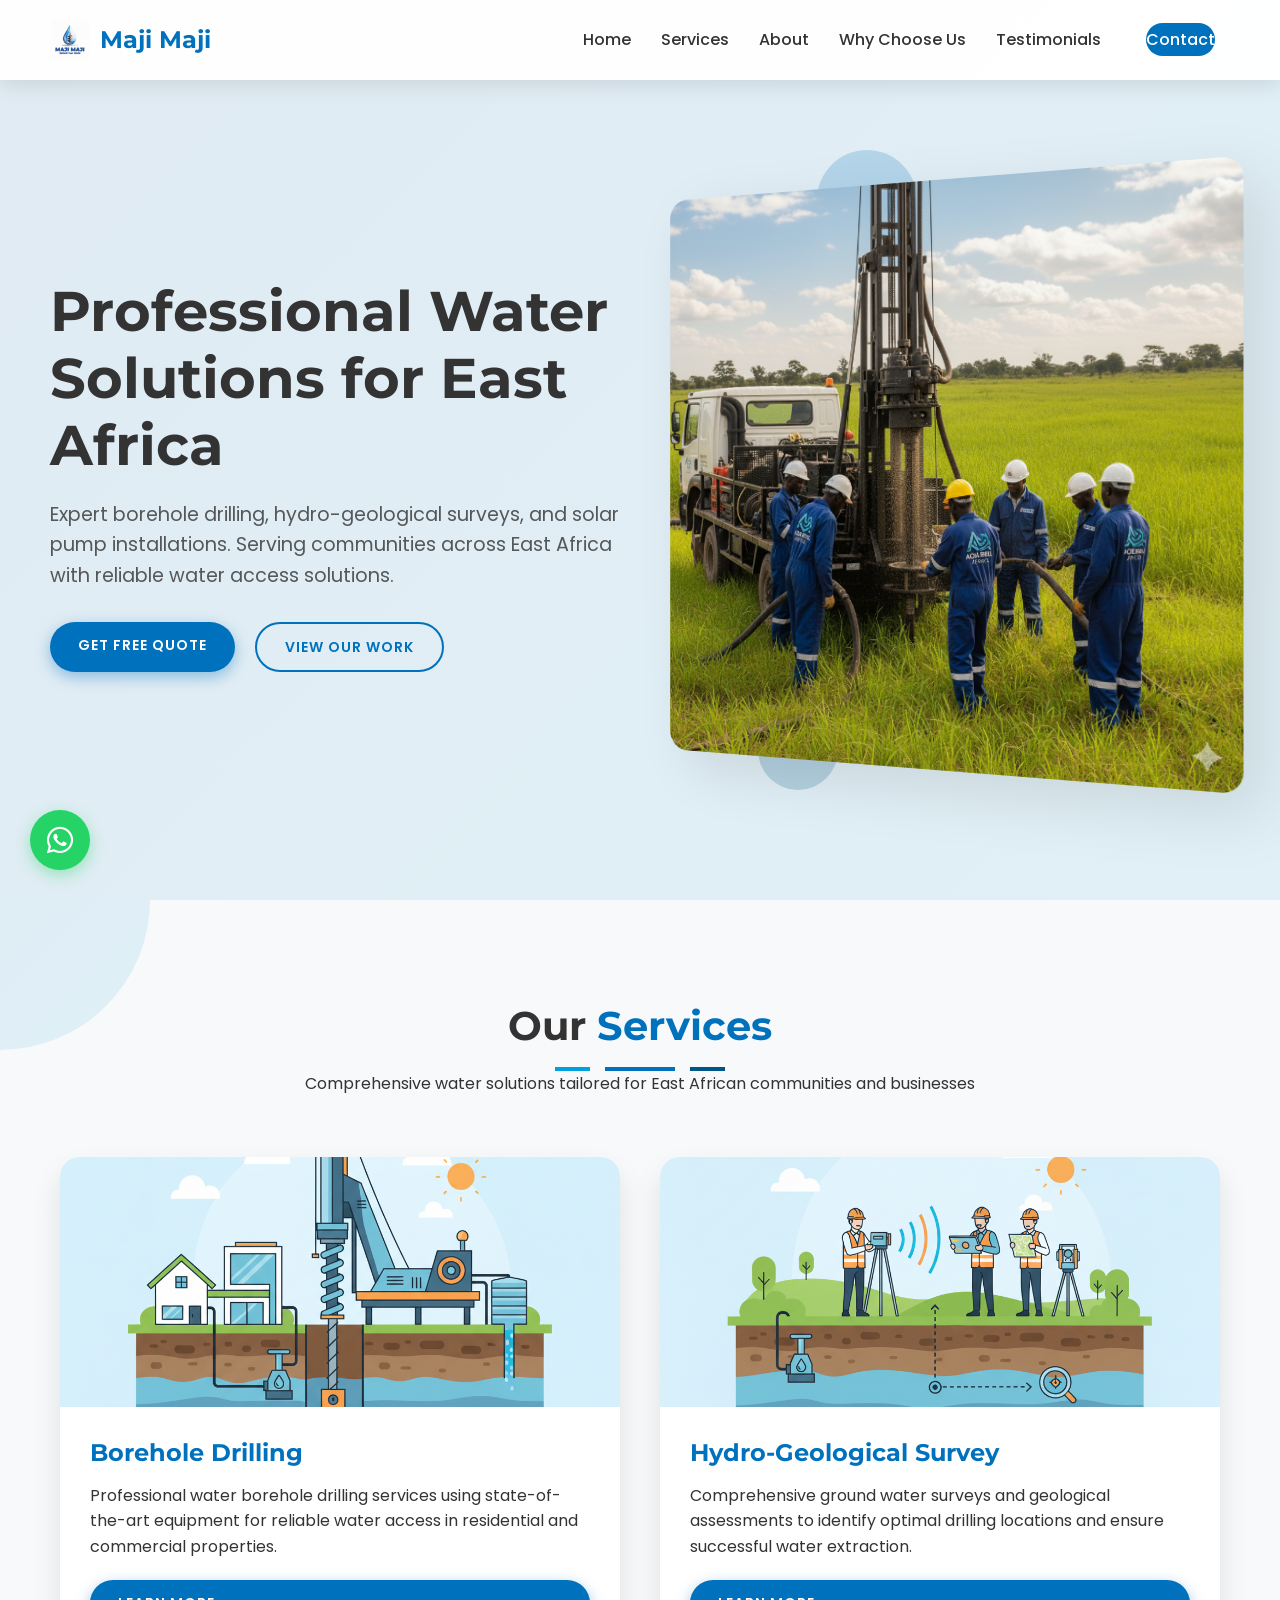
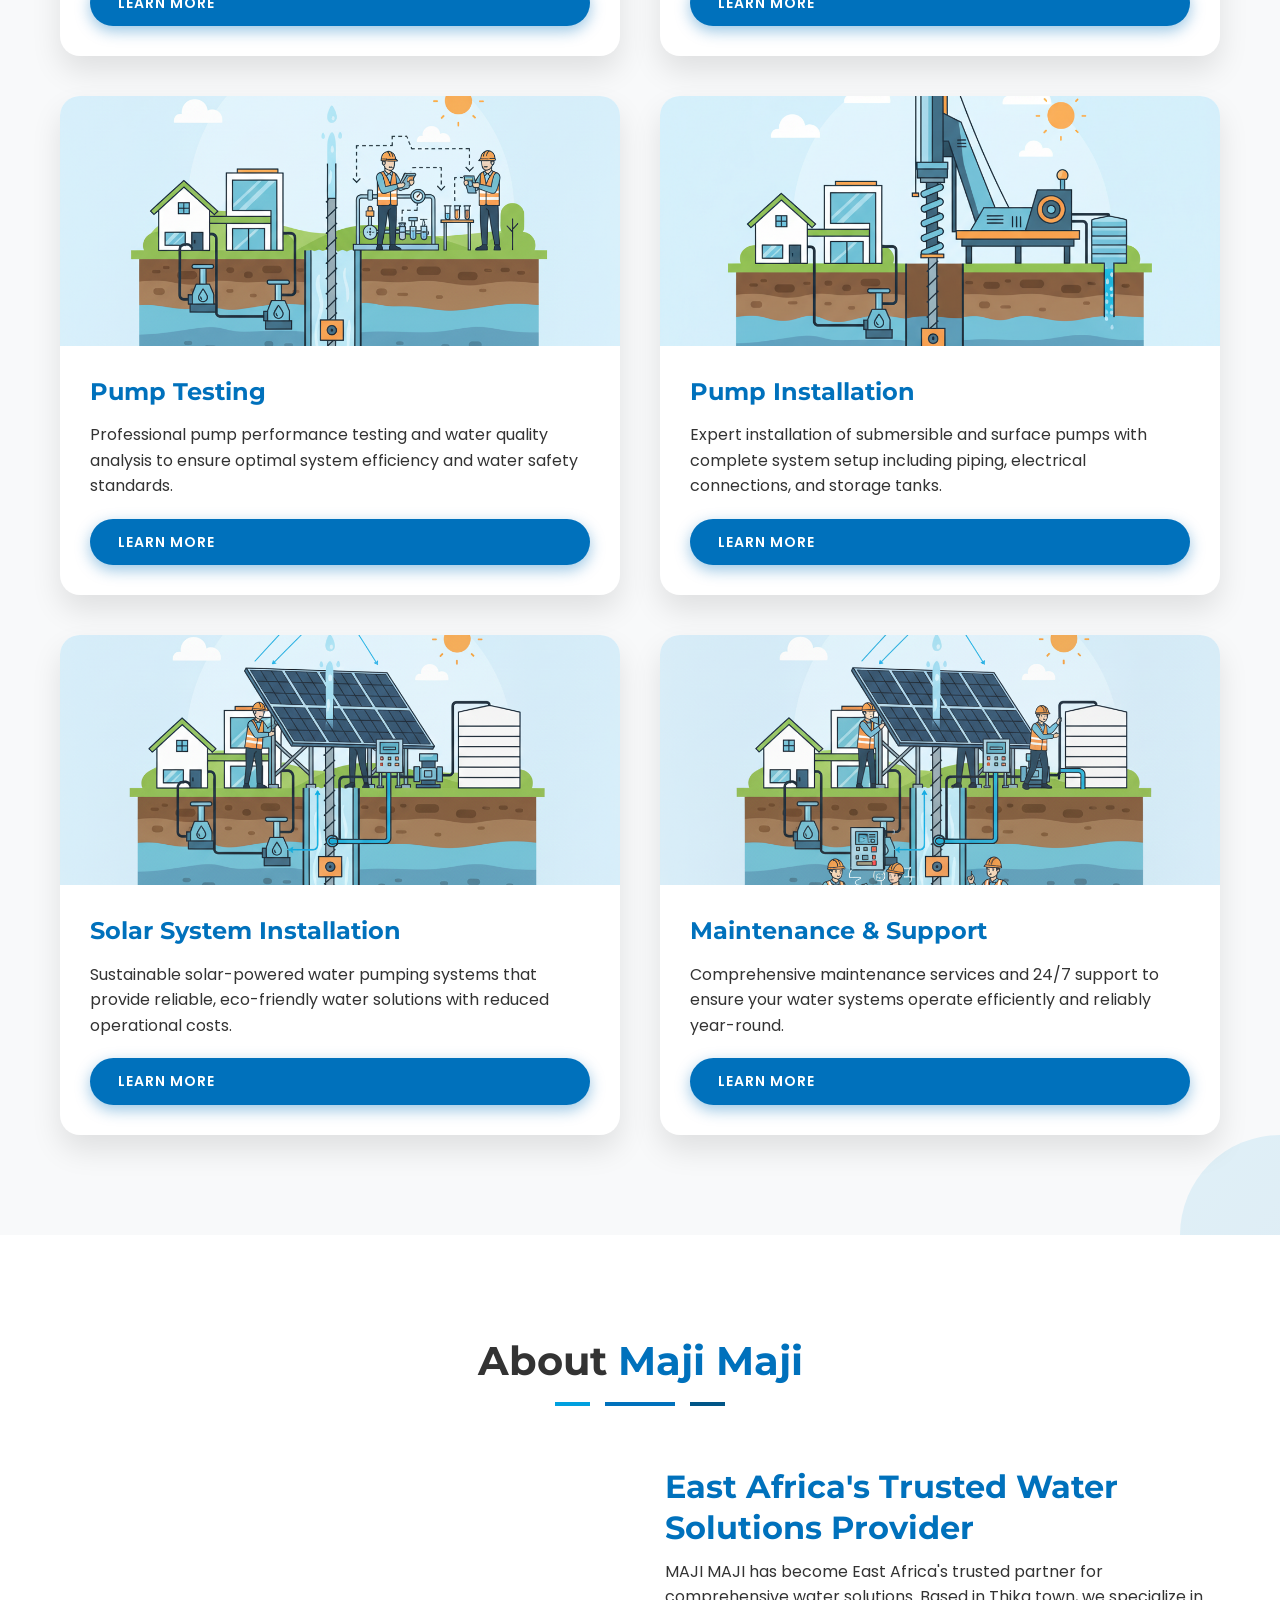
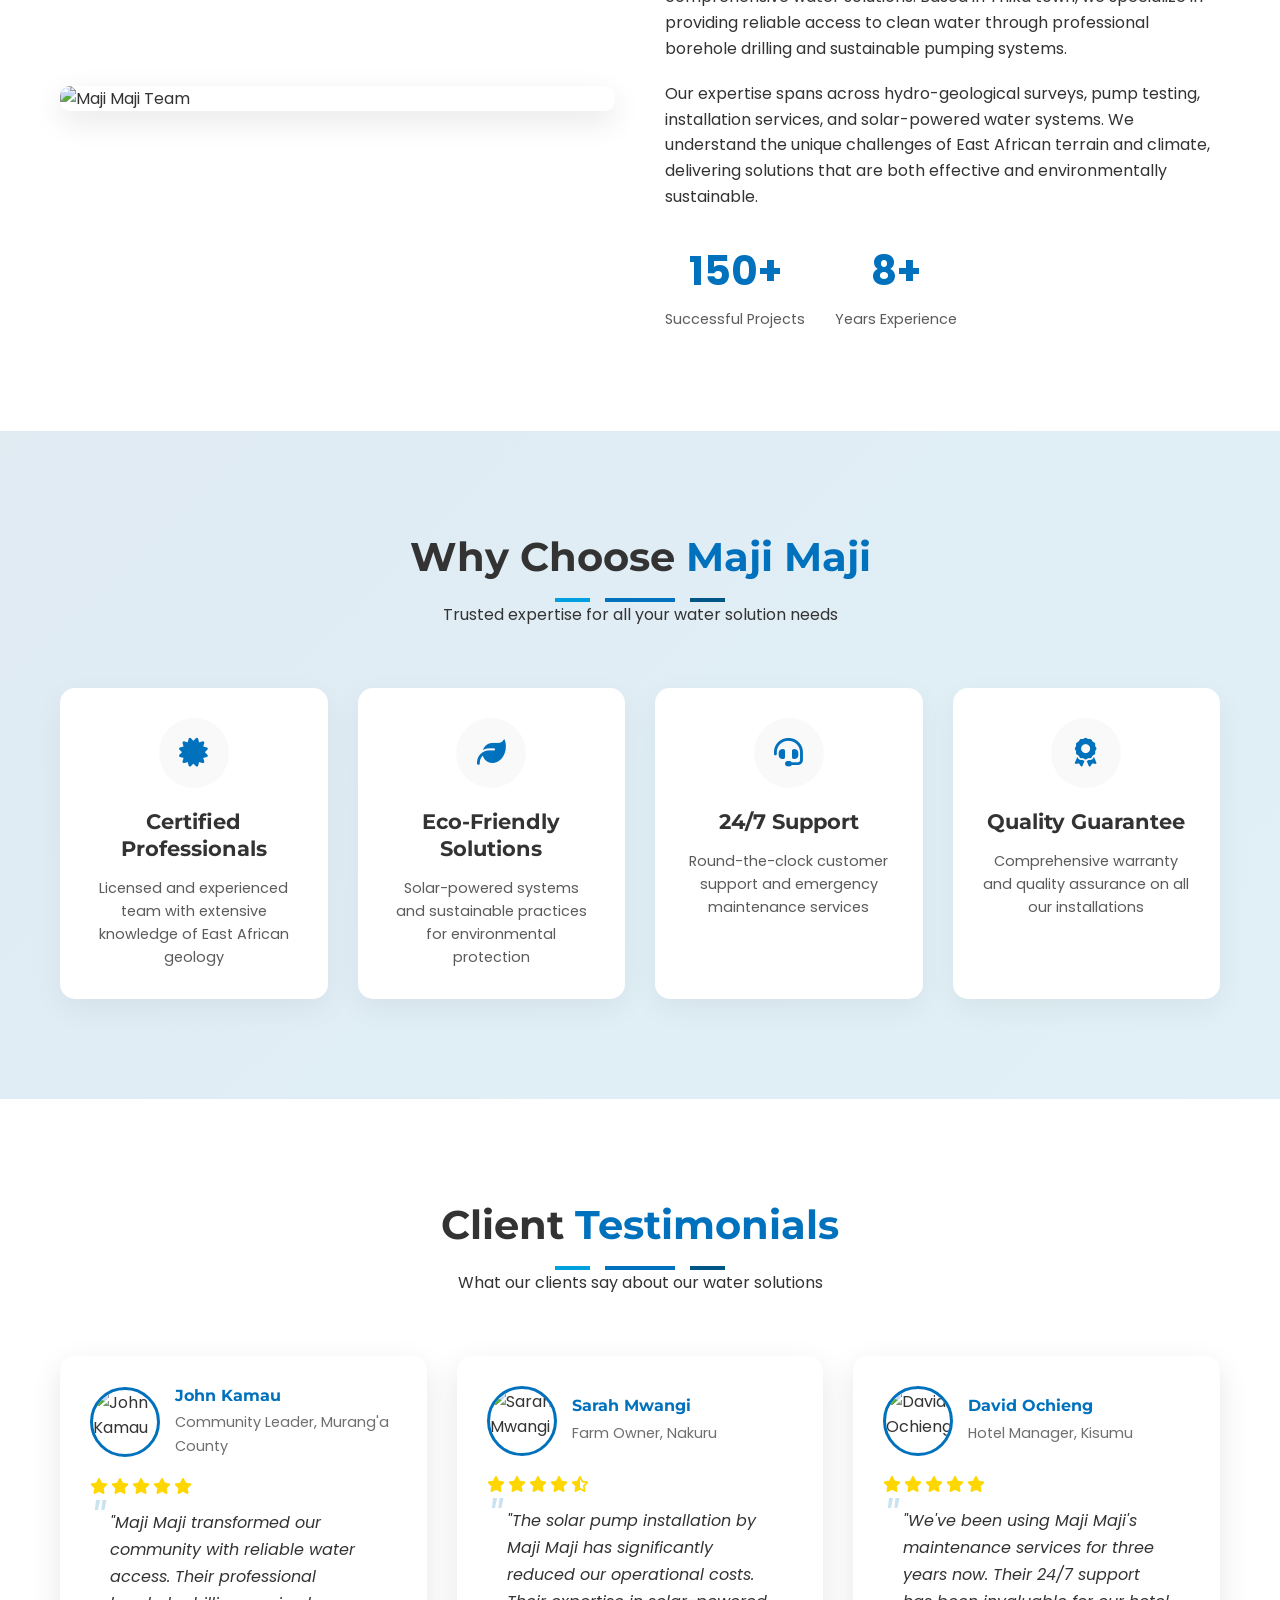
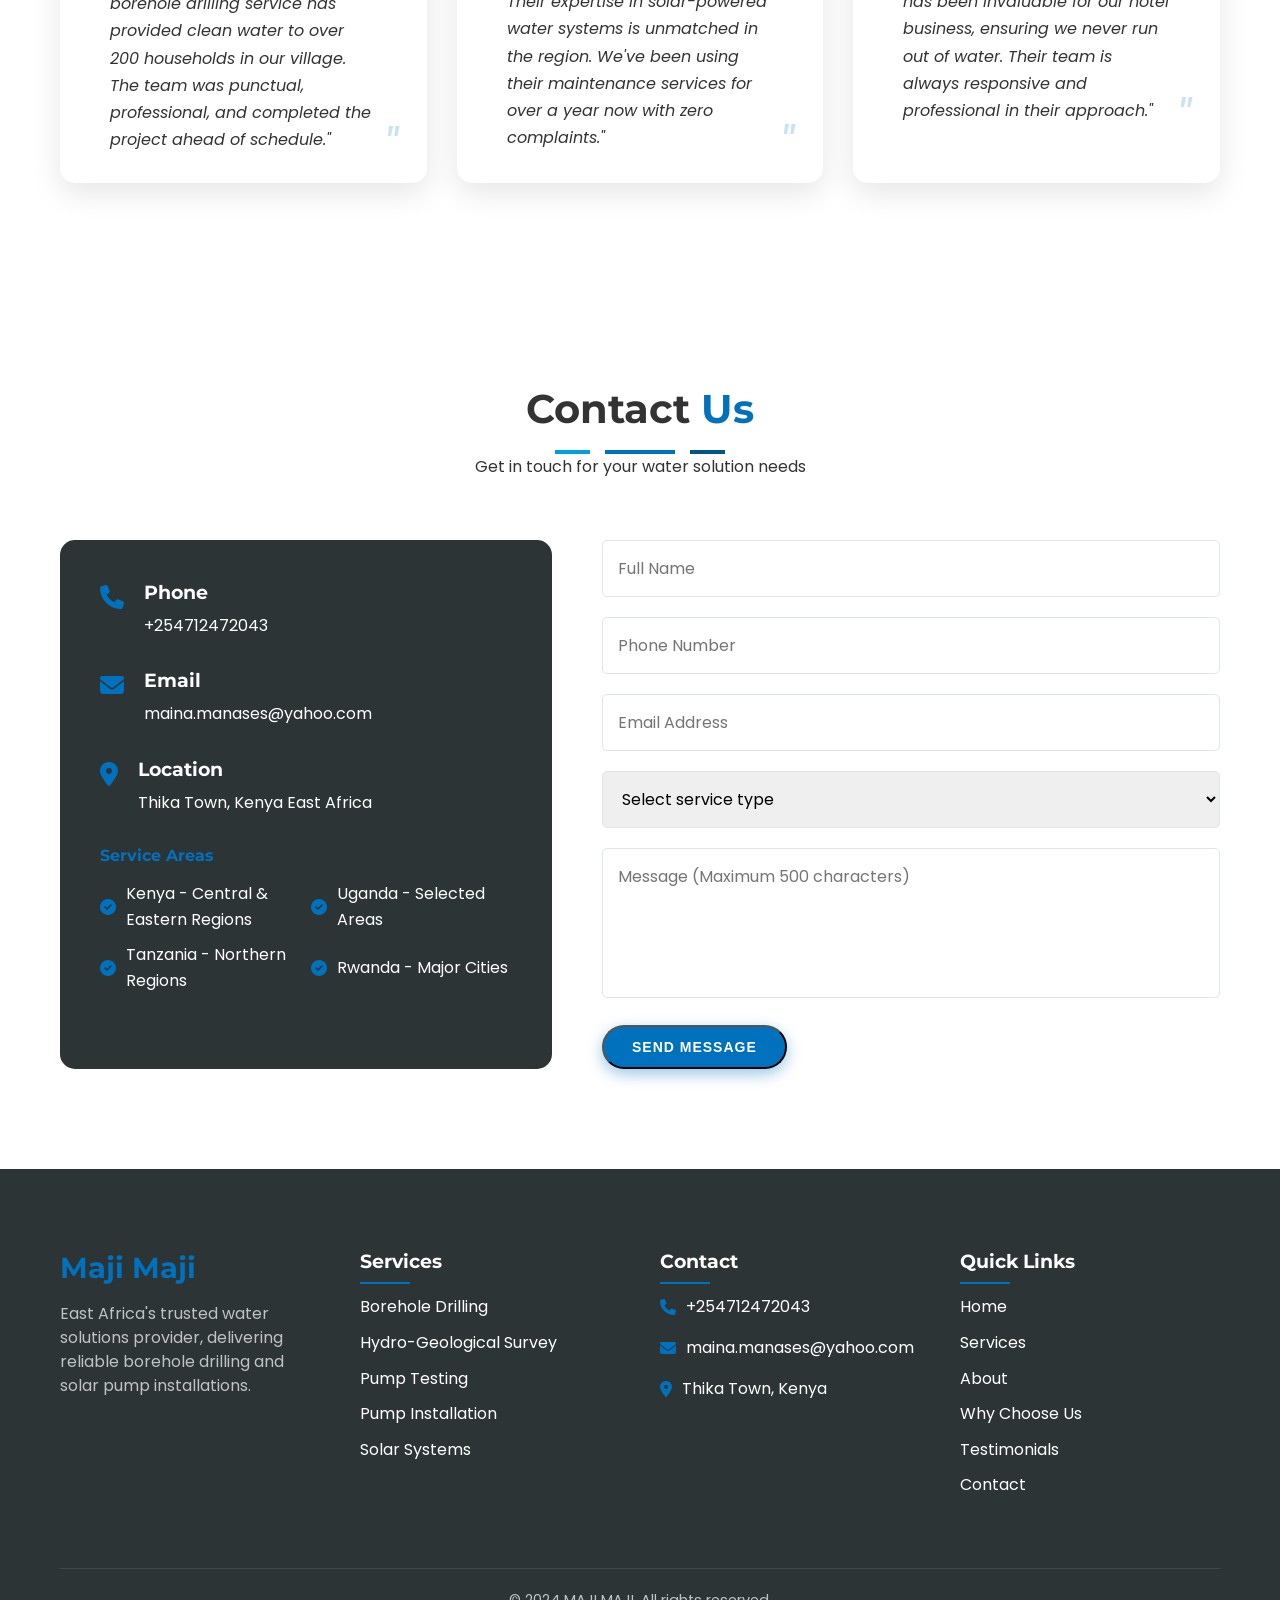
==== commit 34410470: "Update index.html" ====
--- a/index.html
+++ b/index.html
@@ -1343,7 +1343,7 @@
                 <div class="shape shape-2"></div>
                 <div class="shape shape-3"></div>
             </div>
-            <img src="https://images.unsplash.com/photo-1598791318878-10e76d178023?ixlib=rb-4.0.3&ixid=M3wxMjA3fDB8MHxwaG90by1wYWdlfHx8fGVufDB8fHx8fA%3D%3D&auto=format&fit=crop&w=1170&q=80" alt="Water Drilling in East Africa">
+             <img src="Gemini_Generated_Image_azgp92azgp92azgp (1).png" alt="Water Drilling in East Africa">
         </div>
     </section>
 
@@ -1462,7 +1462,7 @@
             <div class="services-grid">
                 <div class="service-card">
                     <div class="service-card-image">
-                        <img src="Gemini_Generated_Image_c24pycc24pycc24p.png" alt="Borehole Drilling">
+                        <img src="Gemini_Generated_Image_vfz9puvfz9puvfz9.png" alt="Borehole Drilling">
                     </div>
                     <div class="service-card-content">
                         <h3>Borehole Drilling</h3>
@@ -1484,7 +1484,7 @@
 
                 <div class="service-card">
                     <div class="service-card-image">
-                        <img src="Gemini_Generated_Image_tlbcortlbcortlbc.png" alt="Pump Testing">
+                        <img src="Gemini_Generated_Image_wx7jopwx7jopwx7j.png" alt="Pump Testing">
                     </div>
                     <div class="service-card-content">
                         <h3>Pump Testing</h3>
@@ -1506,7 +1506,7 @@
 
                 <div class="service-card">
                     <div class="service-card-image">
-                        <img src="Gemini_Generated_Image_wx7jopwx7jopwx7j.png" alt="Solar System Installation">
+                        <img src="Gemini_Generated_Image_c24pycc24pycc24p.png" alt="Solar System Installation">
                     </div>
                     <div class="service-card-content">
                         <h3>Solar System Installation</h3>
@@ -1517,7 +1517,7 @@
 
                 <div class="service-card">
                     <div class="service-card-image">
-                        <img src="https://images.unsplash.com/photo-1626248801370-fcfd42cdf149?ixlib=rb-4.0.3&ixid=M3wxMjA3fDB8MHxwaG90by1wYWdlfHx8fGVufDB8fHx8fA%3D%3D&auto=format&fit=crop&w=1170&q=80" alt="Maintenance & Support">
+                        <img src="Gemini_Generated_Image_tlbcortlbcortlbc.png" alt="Solar System Installation">
                     </div>
                     <div class="service-card-content">
                         <h3>Maintenance & Support</h3>
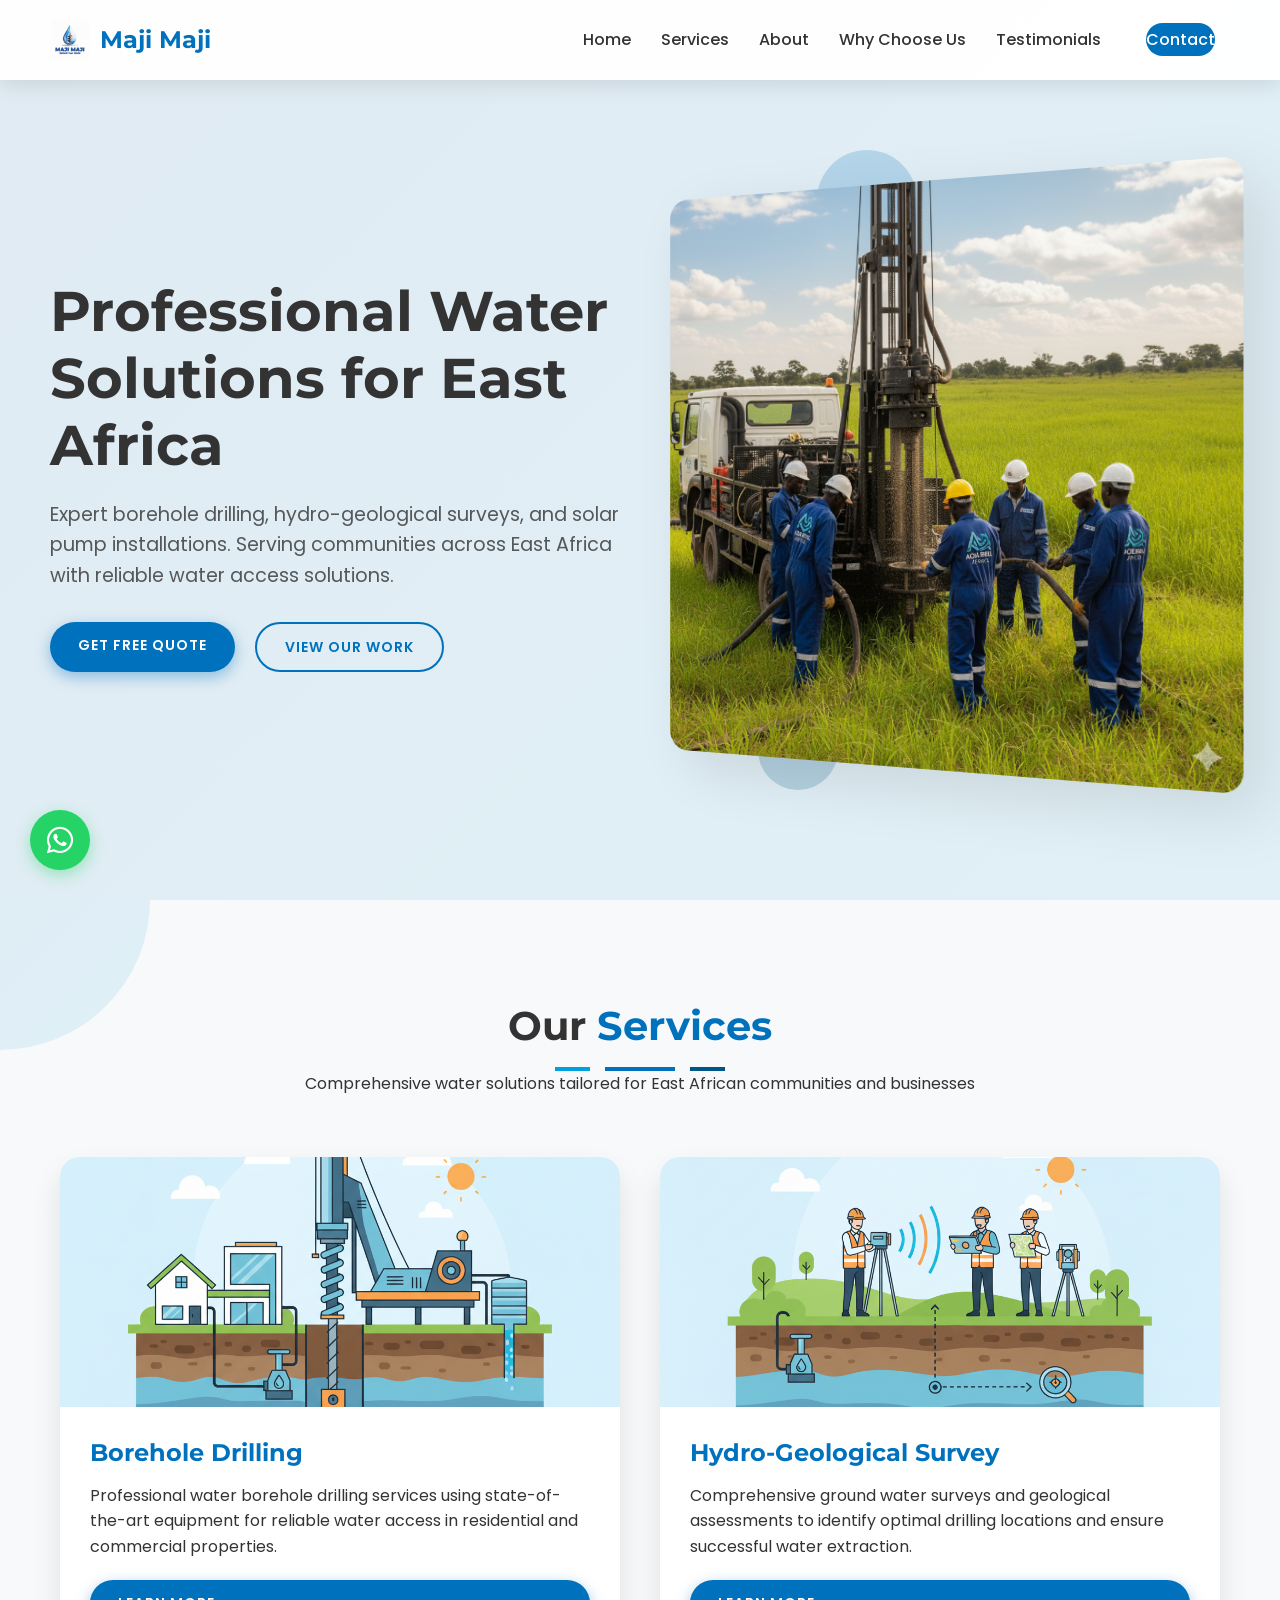
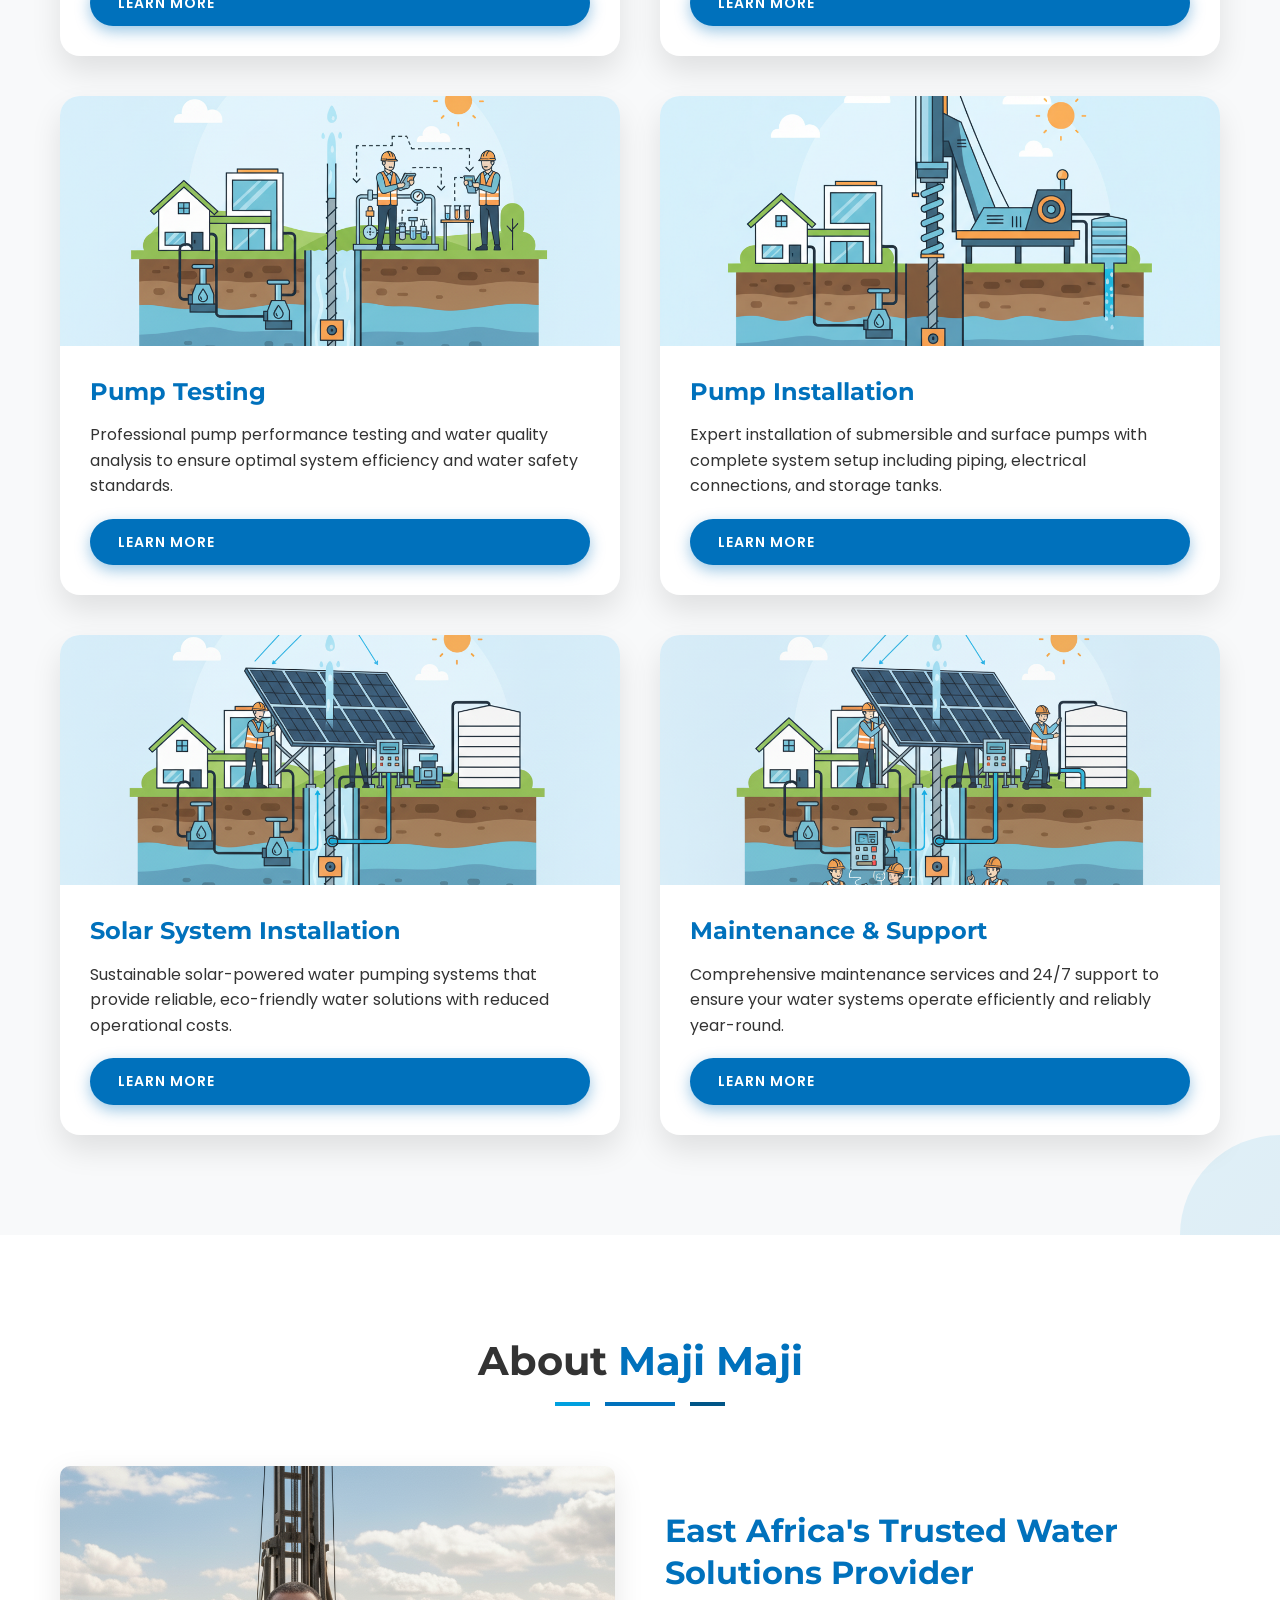
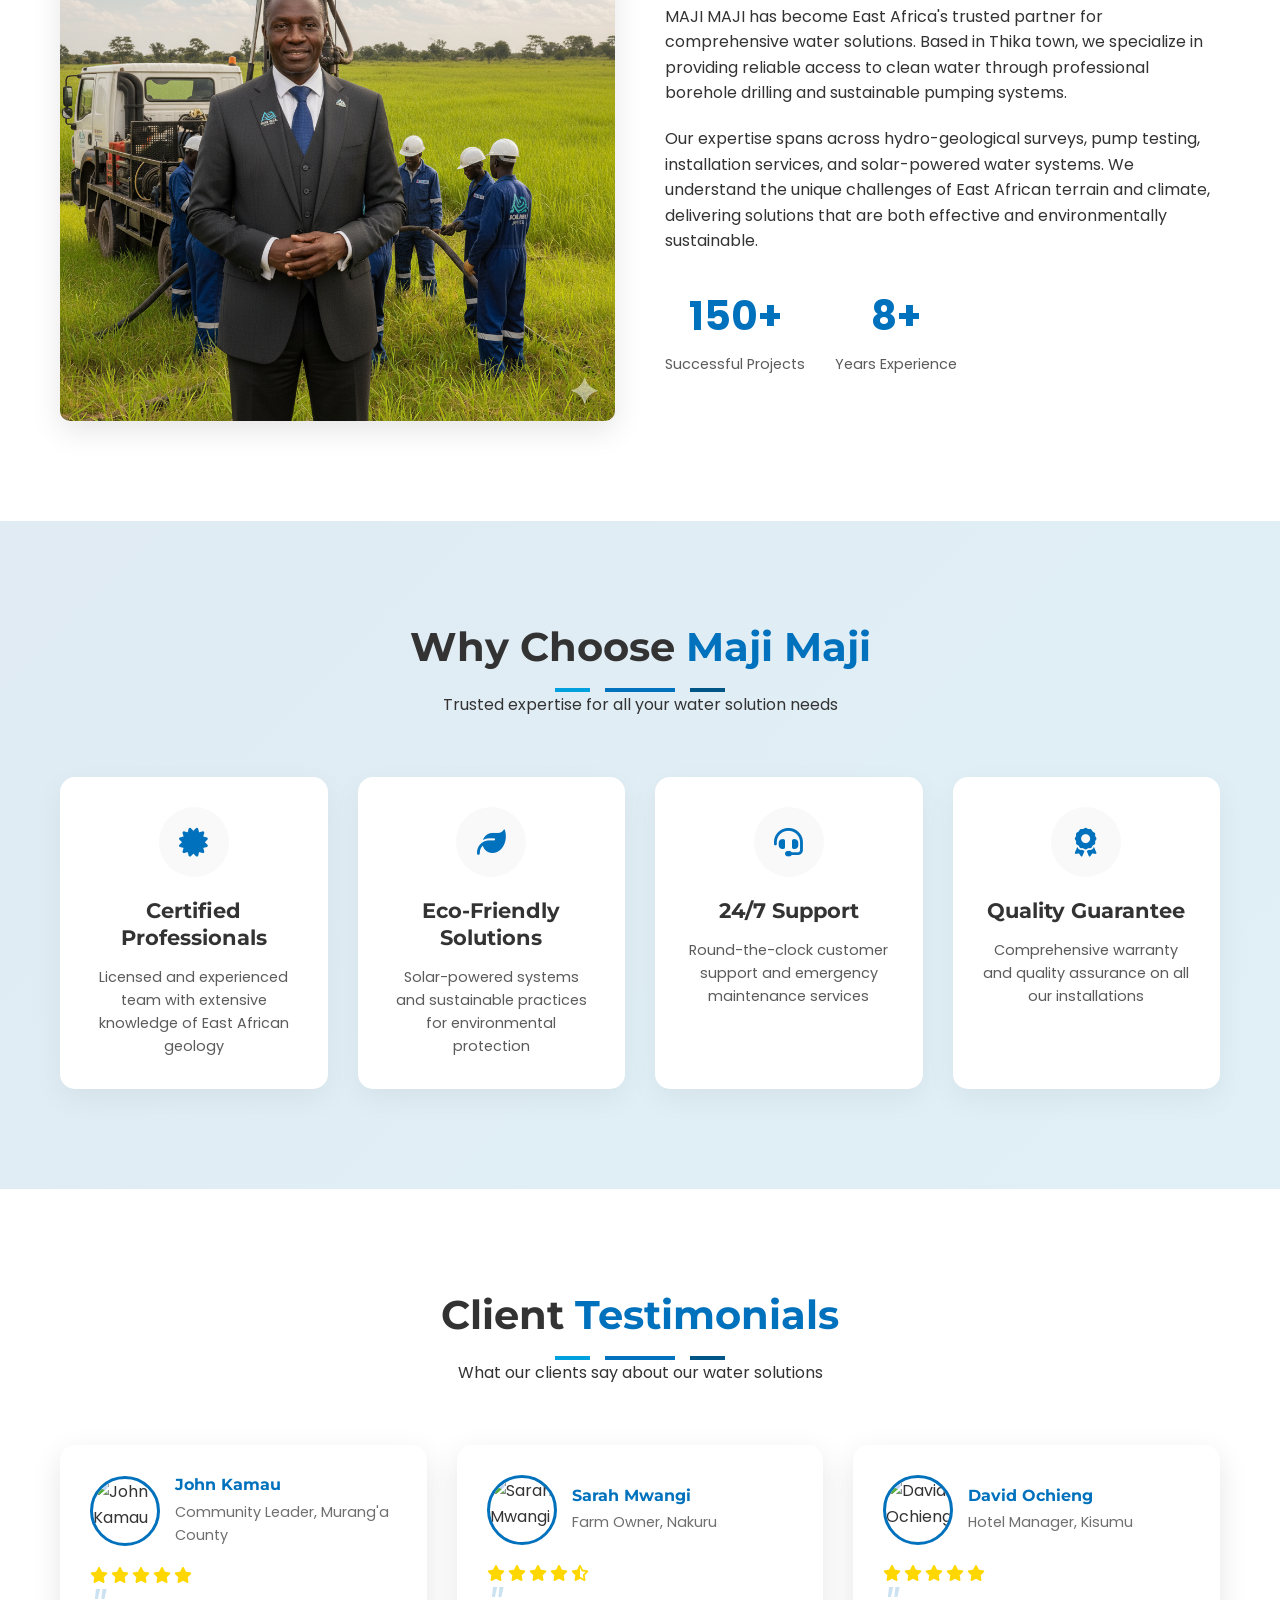
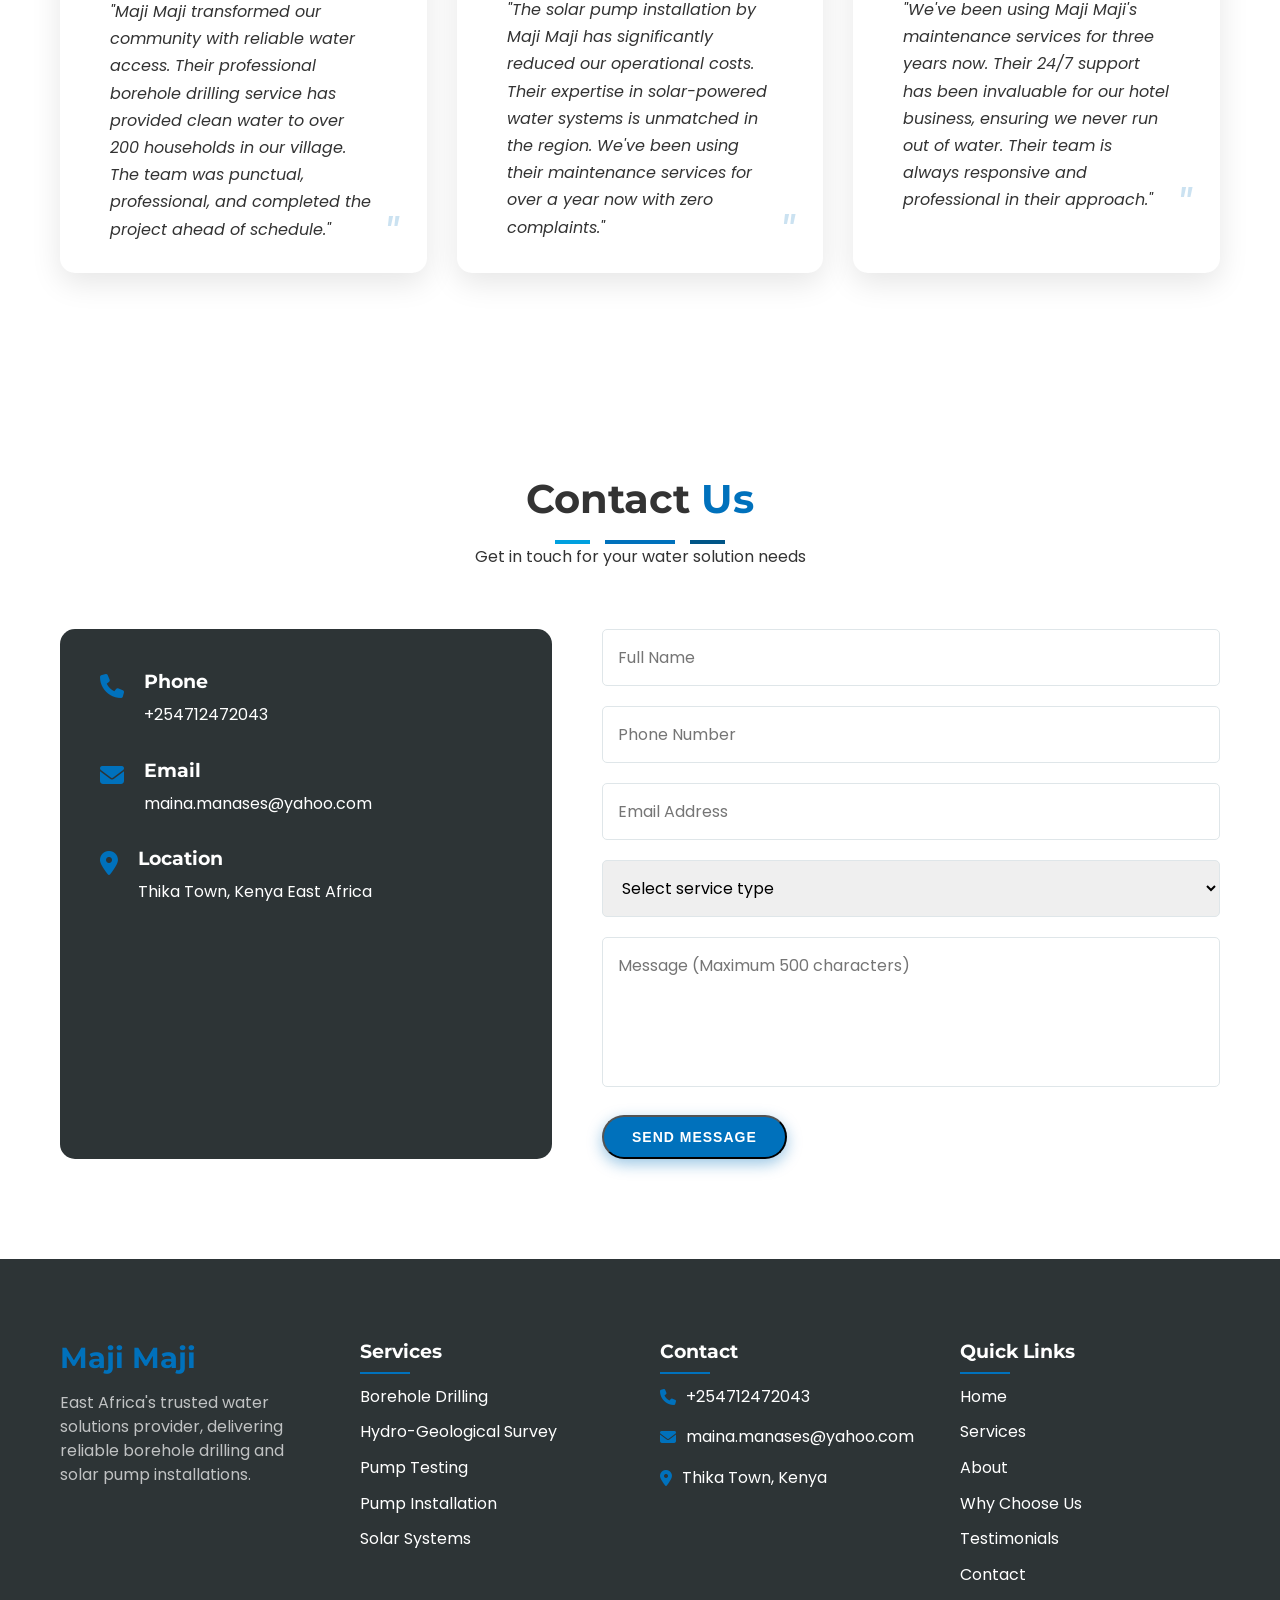
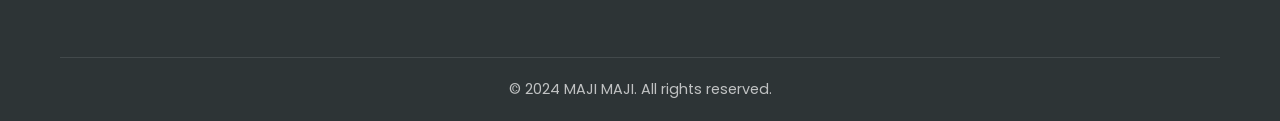
==== commit ab8b838e: "Update index.html" ====
--- a/index.html
+++ b/index.html
@@ -157,7 +157,7 @@
             overflow: hidden;
         }
 
-        /* Preloader */
+        /* Preloader - Updated with phasing animation */
         .preloader {
             position: fixed;
             top: 0;
@@ -174,24 +174,58 @@
 
         .logo-container {
             position: relative;
-        }
-
-        .logo-svg {
-            animation: rotate 2s infinite linear;
-        }
-
-        .logo-shape {
-            animation: pulse 2s infinite alternate;
-        }
-
-        @keyframes rotate {
-            0% { transform: rotate(0deg); }
-            100% { transform: rotate(360deg); }
-        }
-
-        @keyframes pulse {
-            0% { opacity: 0.7; transform: scale(0.95); }
-            100% { opacity: 1; transform: scale(1.05); }
+            width: 150px;
+            height: 150px;
+            display: flex;
+            justify-content: center;
+            align-items: center;
+        }
+
+        .logo-fade {
+            position: absolute;
+            width: 100%;
+            height: 100%;
+            display: flex;
+            justify-content: center;
+            align-items: center;
+            opacity: 0;
+            animation: phaseInOut 2.5s infinite ease-in-out;
+        }
+
+        .logo-fade img {
+            max-width: 100%;
+            max-height: 100%;
+        }
+
+        .logo-fade:nth-child(1) {
+            animation-delay: 0s;
+        }
+
+        .logo-fade:nth-child(2) {
+            animation-delay: 0.5s;
+        }
+
+        .logo-fade:nth-child(3) {
+            animation-delay: 1s;
+        }
+
+        @keyframes phaseInOut {
+            0% {
+                opacity: 0;
+                transform: scale(0.8);
+            }
+            20% {
+                opacity: 1;
+                transform: scale(1);
+            }
+            40% {
+                opacity: 0;
+                transform: scale(1.2);
+            }
+            100% {
+                opacity: 0;
+                transform: scale(0.8);
+            }
         }
 
         /* Navigation */
@@ -908,6 +942,7 @@
 
         .service-areas {
             margin-top: 20px;
+            display: none; /* Hidden as per request */
         }
 
         .service-areas h4 {
@@ -1252,10 +1287,6 @@
             .section-header h2 {
                 font-size: 2rem;
             }
-            
-            .areas-grid {
-                grid-template-columns: 1fr;
-            }
         }
 
         @media (max-width: 576px) {
@@ -1294,17 +1325,28 @@
             .whatsapp-link i {
                 font-size: 24px;
             }
+            
+            .logo-container {
+                width: 120px;
+                height: 120px;
+            }
         }
     </style>
 </head>
 <body>
-    <!-- Preloader -->
+    
+     <!-- Preloader with phasing logo animation -->
     <div class="preloader">
         <div class="logo-container">
-            <svg class="logo-svg" width="100" height="100" viewBox="0 0 100 100">
-                <circle class="logo-shape" cx="50" cy="50" r="40" fill="#0071bc"></circle>
-                <text x="50" y="55" text-anchor="middle" fill="#ffffff" font-size="20">M</text>
-            </svg>
+            <div class="logo-fade">
+                <img src="Gemini_Generated_Image_rcnxhcrcnxhcrcnx.png" alt="Maji Maji Logo">
+            </div>
+            <div class="logo-fade">
+                <img src="Gemini_Generated_Image_rcnxhcrcnxhcrcnx.png" alt="Maji Maji Logo">
+            </div>
+            <div class="logo-fade">
+                <img src="Gemini_Generated_Image_rcnxhcrcnxhcrcnx.png" alt="Maji Maji Logo">
+            </div>
         </div>
     </div>
 
@@ -1538,7 +1580,7 @@
             </div>
             <div class="about-content">
                 <div class="about-image">
-                    <img src="https://images.unsplash.com/photo-1561736778-92e2521b6c71?ixlib=rb-4.0.3&ixid=M3wxMjA3fDB8MHxwaG90by1wYWdlfHx8fGVufDB8fHx8fA%3D%3D&auto=format&fit=crop&w=1074&q=80" alt="Maji Maji Team">
+                    <img src="Gemini_Generated_Image_xhgrq6xhgrq6xhgr.png"  alt="Maji Maji Team">
                 </div>
                 <div class="about-text">
                     <h3>East Africa's Trusted Water Solutions Provider</h3>
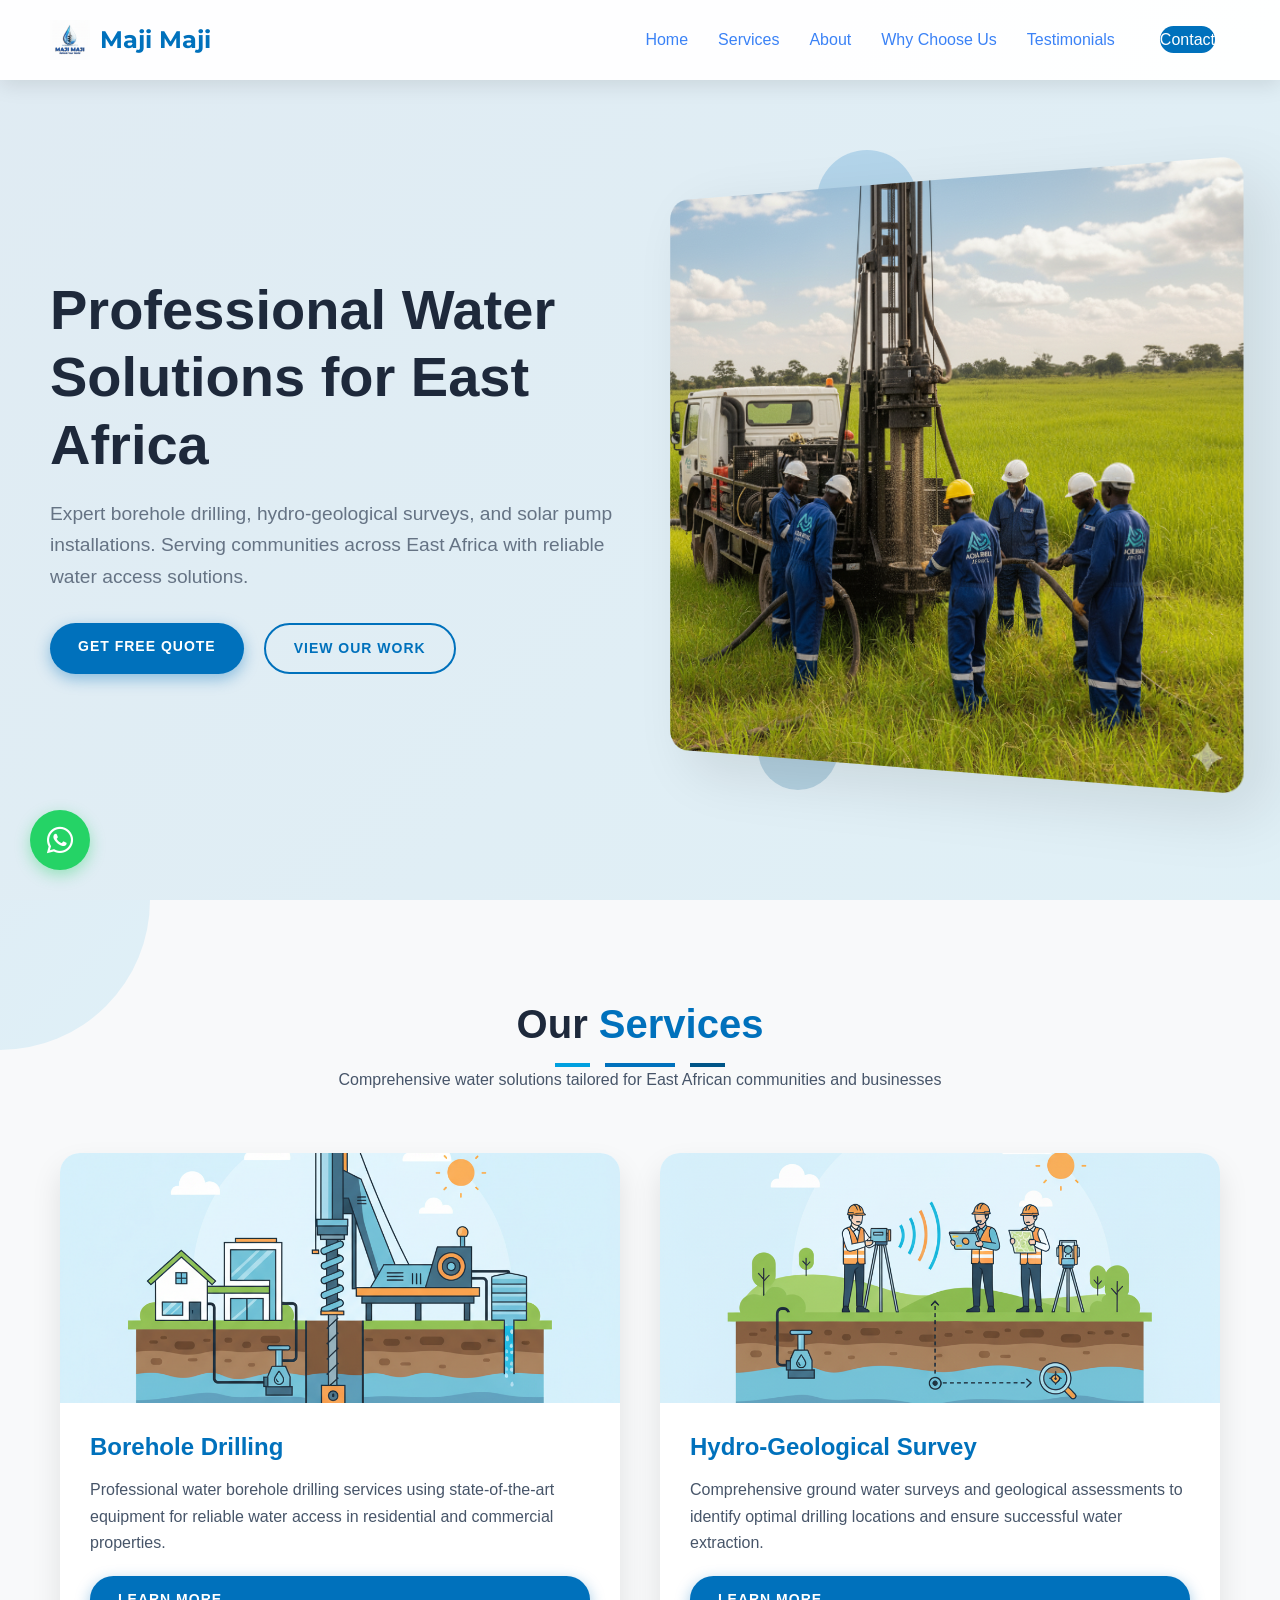
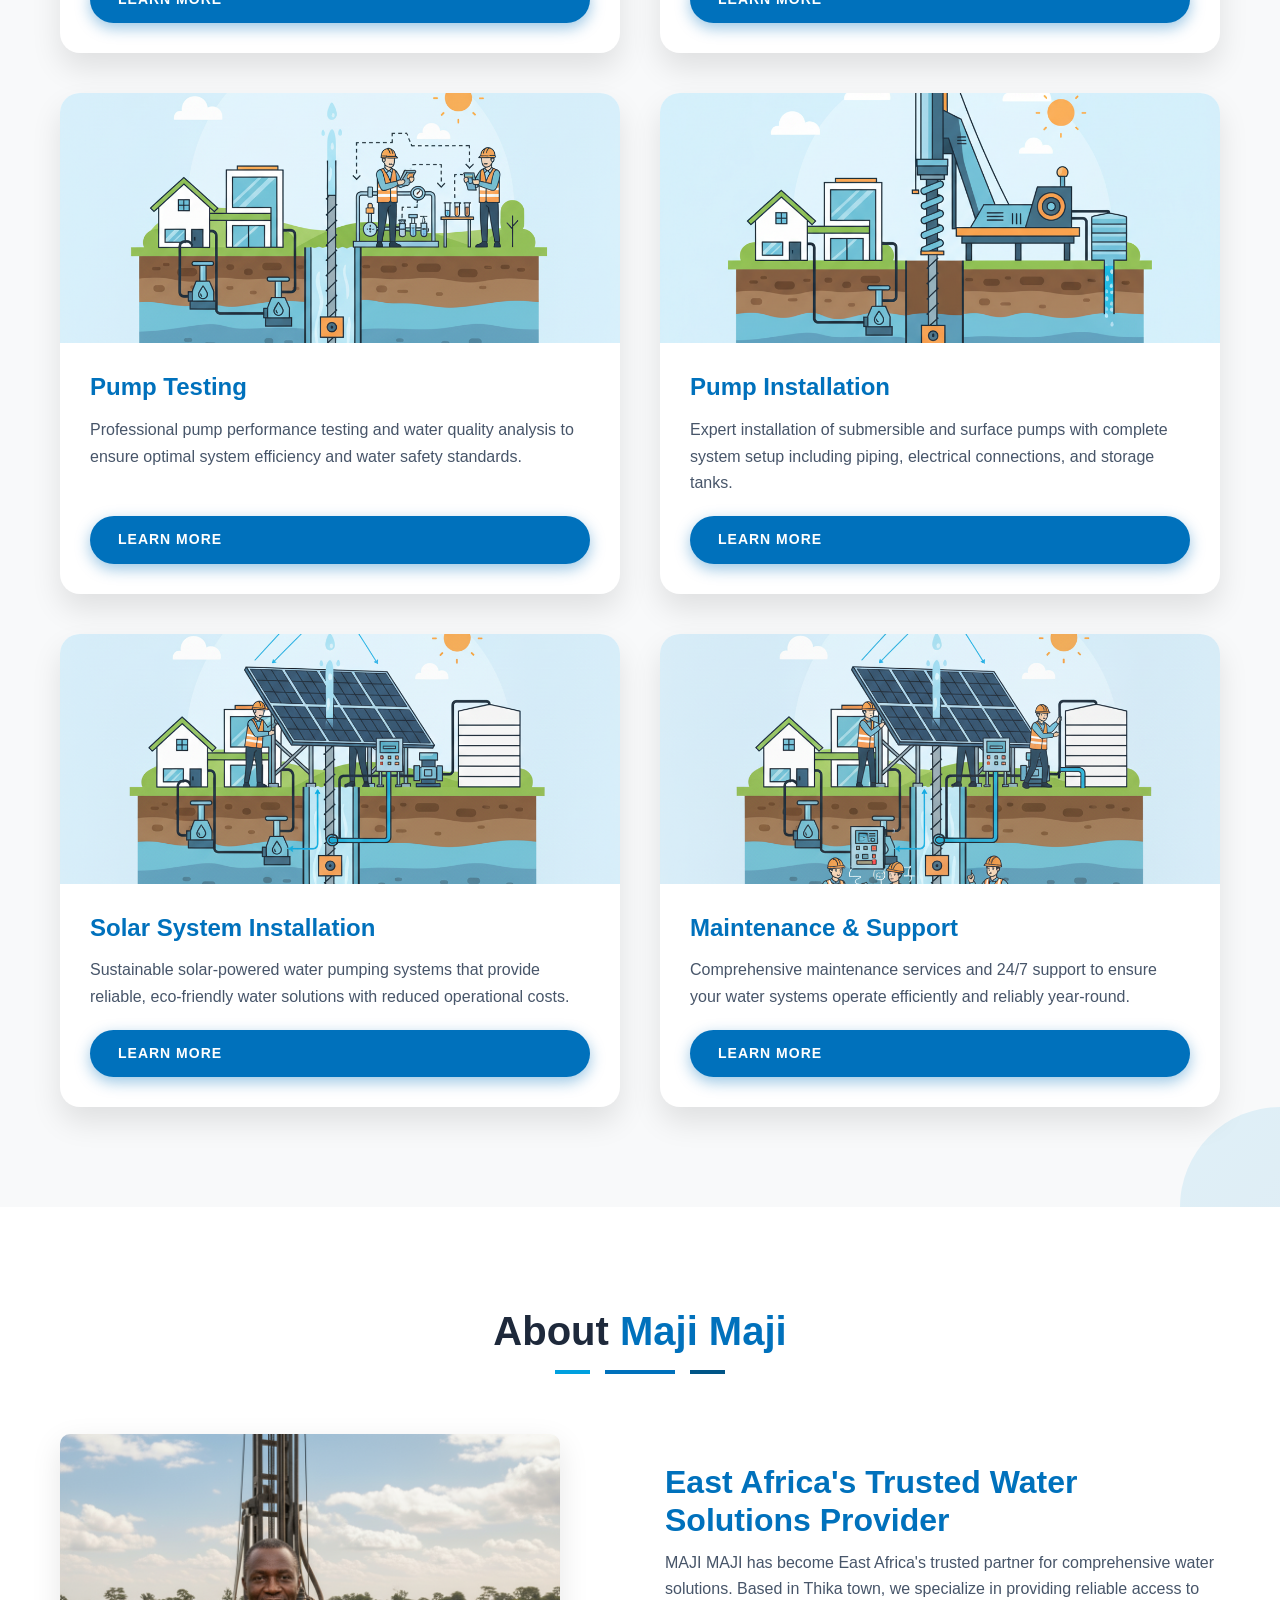
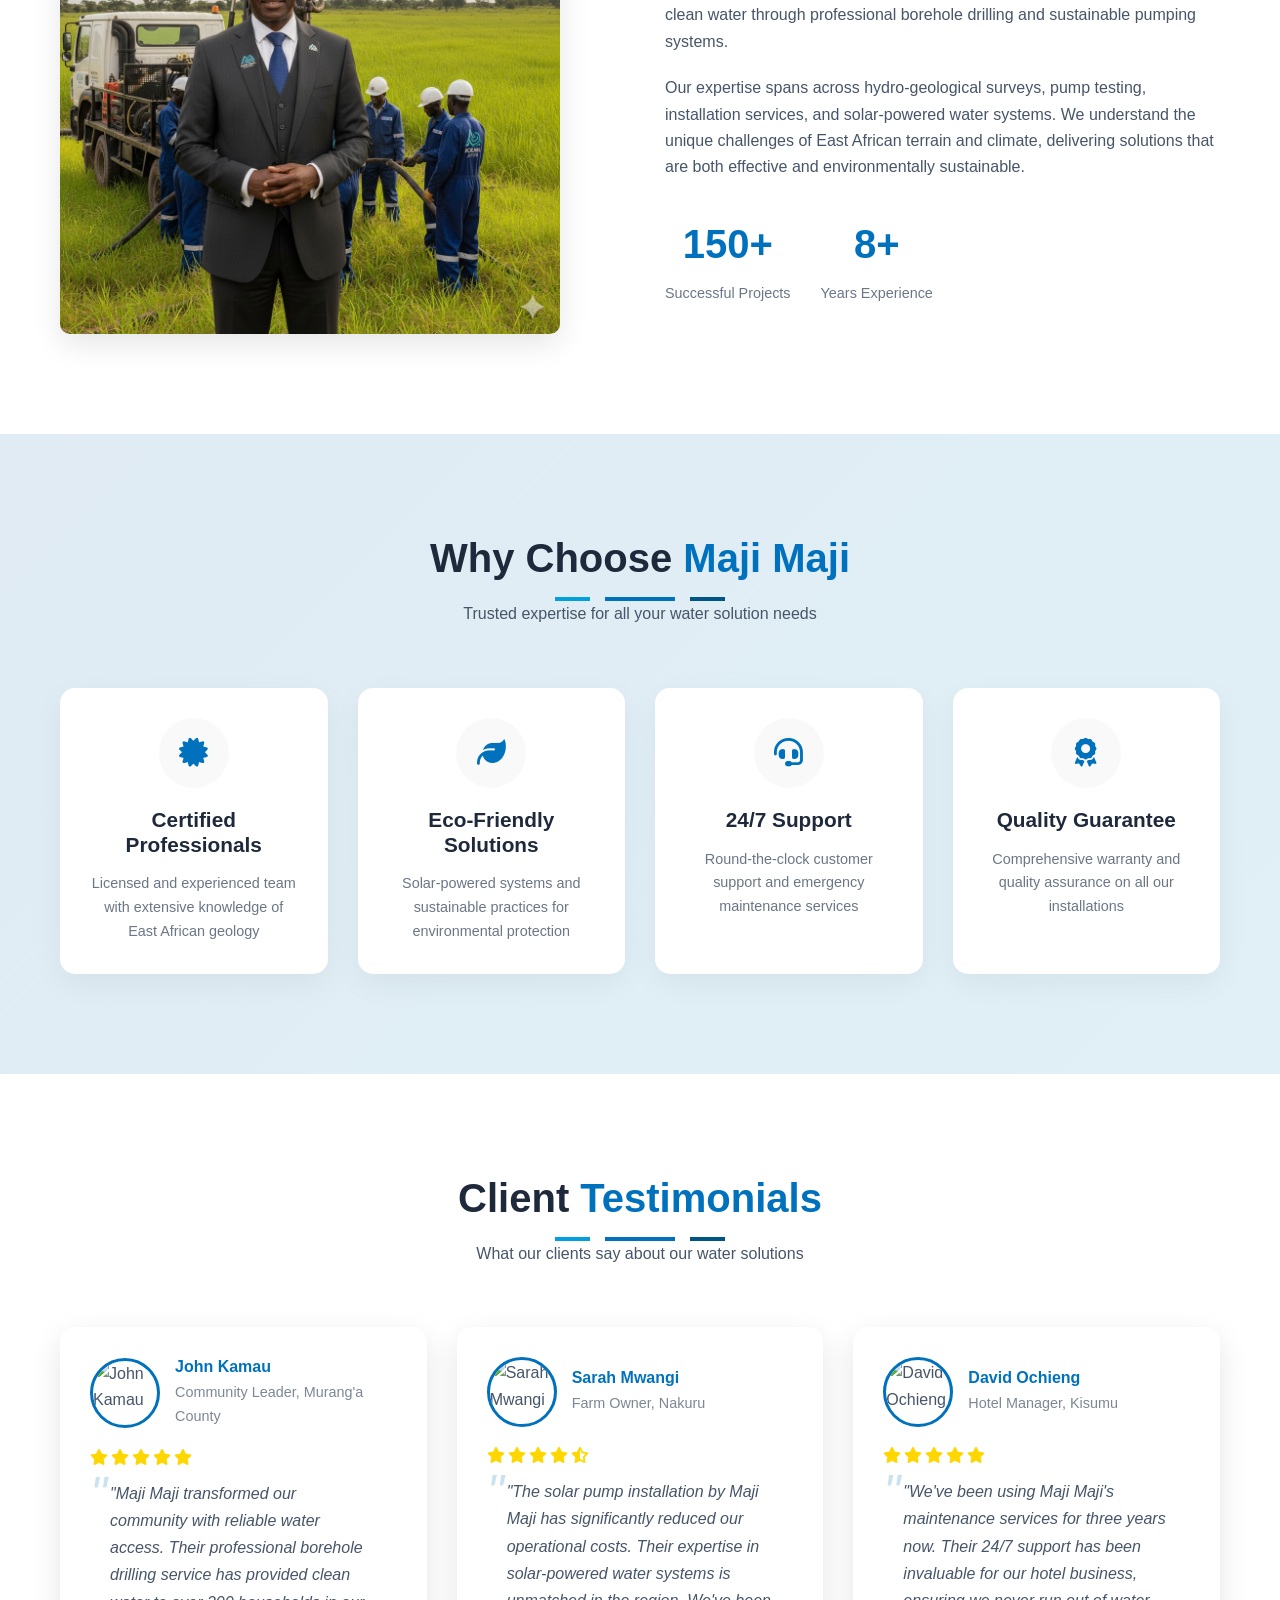
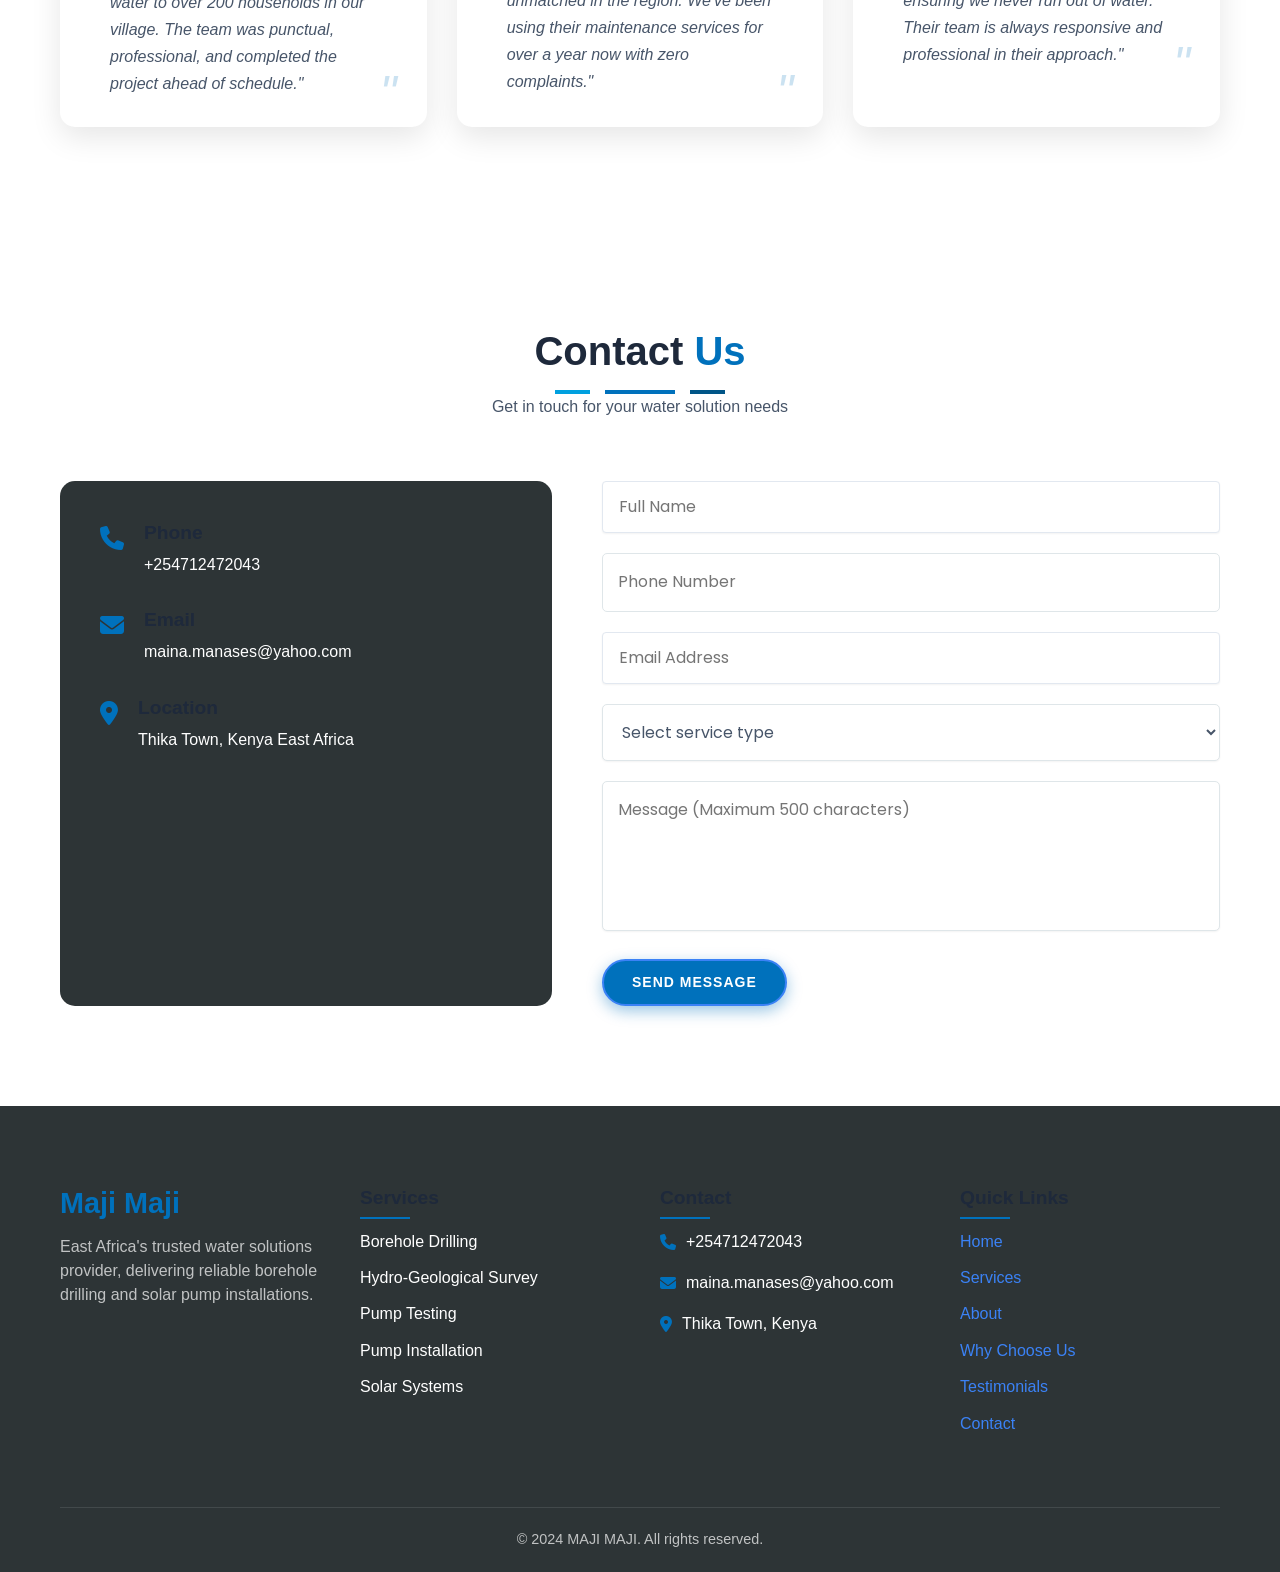
==== commit e0452a95: "Update index.html" ====
--- a/index.html
+++ b/index.html
@@ -5,12 +5,21 @@
     <meta name="viewport" content="width=device-width, initial-scale=1.0">
     <title>Maji Maji - Professional Water Solutions for East Africa</title>
     <link rel="icon" href="Gemini_Generated_Image_rcnxhcrcnxhcrcnx.png" type="image/png">
-    <link rel="stylesheet" href="https://cdnjs.cloudflare.com/ajax/libs/font-awesome/6.4.0/css/all.min.css">
+    
+    <!-- Preload critical resources -->
+    <link rel="preconnect" href="https://cdnjs.cloudflare.com">
+    <link rel="preconnect" href="https://fonts.googleapis.com">
+    <link rel="preconnect" href="https://fonts.gstatic.com" crossorigin>
+    
+    <!-- Load Font Awesome asynchronously -->
+    <link rel="stylesheet" href="https://cdnjs.cloudflare.com/ajax/libs/font-awesome/6.4.0/css/all.min.css" media="print" onload="this.media='all'">
+    
+    <!-- Load Google Fonts asynchronously -->
+    <link rel="stylesheet" href="https://fonts.googleapis.com/css2?family=Poppins:wght@300;400;500;600;700&family=Montserrat:wght@400;500;600;700&display=swap" media="print" onload="this.media='all'">
+    
+    <!-- Inline critical CSS only -->
     <style>
-        /* Google Fonts */
-        @import url('https://fonts.googleapis.com/css2?family=Poppins:wght@300;400;500;600;700&family=Montserrat:wght@400;500;600;700&display=swap');
-
-        /* Base Styles */
+        /* Critical CSS - Only what's needed for above-the-fold content */
         :root {
             --primary-color: #0071bc;
             --secondary-color: #00a0df;
@@ -23,6 +32,73 @@
         }
 
         * {
+            margin: 0;
+            padding: 0;
+            box-sizing: border-box;
+        }
+
+        body {
+            font-family: 'Poppins', sans-serif;
+            color: var(--text-color);
+            background-color: var(--light-color);
+            overflow-x: hidden;
+            line-height: 1.6;
+        }
+
+        /* Preloader */
+        .preloader {
+            position: fixed;
+            top: 0;
+            left: 0;
+            width: 100%;
+            height: 100%;
+            background: var(--dark-color);
+            display: flex;
+            justify-content: center;
+            align-items: center;
+            z-index: 9999;
+            transition: opacity 0.5s ease, visibility 0.5s ease;
+        }
+
+        /* Navigation */
+        nav {
+            position: fixed;
+            top: 0;
+            left: 0;
+            width: 100%;
+            padding: 20px 50px;
+            z-index: 100;
+            transition: var(--transition);
+            display: flex;
+            justify-content: space-between;
+            align-items: center;
+            background: rgba(255, 255, 255, 0.95);
+            box-shadow: 0 5px 20px rgba(0, 0, 0, 0.1);
+        }
+
+        /* Hero Section */
+        .hero {
+            min-height: 100vh;
+            display: flex;
+            align-items: center;
+            justify-content: space-between;
+            padding: 150px 50px 100px;
+            position: relative;
+            background: linear-gradient(135deg, rgba(0, 113, 188, 0.1), rgba(0, 160, 223, 0.1));
+        }
+
+        .hero-content {
+            flex: 1;
+            max-width: 600px;
+        }
+
+        .hero-content h1 {
+            font-size: 3.5rem;
+            margin-bottom: 20px;
+            line-height: 1.2;
+        }
+
+         * {
             margin: 0;
             padding: 0;
             box-sizing: border-box;
@@ -1332,6 +1408,14 @@
             }
         }
     </style>
+    
+    <!-- Defer non-critical CSS -->
+    <link rel="preload" href="styles.css" as="style" onload="this.onload=null;this.rel='stylesheet'">
+    <noscript><link rel="stylesheet" href="styles.css"></noscript>
+    
+    <!-- Preload important images -->
+    <link rel="preload" href="Gemini_Generated_Image_rcnxhcrcnxhcrcnx.png" as="image">
+    <link rel="preload" href="Gemini_Generated_Image_azgp92azgp92azgp (1).png" as="image" imagesrcset="Gemini_Generated_Image_azgp92azgp92azgp (1)-small.jpg 600w, Gemini_Generated_Image_azgp92azgp92azgp (1)-medium.jpg 900w, Gemini_Generated_Image_azgp92azgp92azgp (1).png 1200w" imagesizes="(max-width: 600px) 100vw, (max-width: 900px) 90vw, 800px">
 </head>
 <body>
     
@@ -1339,13 +1423,13 @@
     <div class="preloader">
         <div class="logo-container">
             <div class="logo-fade">
-                <img src="Gemini_Generated_Image_rcnxhcrcnxhcrcnx.png" alt="Maji Maji Logo">
+                <img src="Gemini_Generated_Image_rcnxhcrcnxhcrcnx.png" alt="Maji Maji Logo" width="150" height="150">
             </div>
             <div class="logo-fade">
-                <img src="Gemini_Generated_Image_rcnxhcrcnxhcrcnx.png" alt="Maji Maji Logo">
+                <img src="Gemini_Generated_Image_rcnxhcrcnxhcrcnx.png" alt="Maji Maji Logo" width="150" height="150">
             </div>
             <div class="logo-fade">
-                <img src="Gemini_Generated_Image_rcnxhcrcnxhcrcnx.png" alt="Maji Maji Logo">
+                <img src="Gemini_Generated_Image_rcnxhcrcnxhcrcnx.png" alt="Maji Maji Logo" width="150" height="150">
             </div>
         </div>
     </div>
@@ -1353,7 +1437,7 @@
     <!-- Navigation -->
     <nav>
         <div class="logo">
-            <img src="Gemini_Generated_Image_rcnxhcrcnxhcrcnx.png" alt="Maji Maji Logo">
+            <img src="Gemini_Generated_Image_rcnxhcrcnxhcrcnx.png" alt="Maji Maji Logo" width="40" height="40">
             <span>Maji Maji</span>
         </div>
         <div class="nav-toggle">
@@ -1385,7 +1469,7 @@
                 <div class="shape shape-2"></div>
                 <div class="shape shape-3"></div>
             </div>
-             <img src="Gemini_Generated_Image_azgp92azgp92azgp (1).png" alt="Water Drilling in East Africa">
+             <img src="Gemini_Generated_Image_azgp92azgp92azgp (1).png" alt="Water Drilling in East Africa" width="600" height="400" loading="lazy">
         </div>
     </section>
 
@@ -1402,7 +1486,7 @@
             <div class="services-carousel">
                 <div class="service-slide active">
                     <div class="service-image">
-                        <img src="Gemini_Generated_Image_c24pycc24pycc24p.png" alt="Borehole Drilling">
+                        <img src="Gemini_Generated_Image_c24pycc24pycc24p.png" alt="Borehole Drilling" width="500" height="400" loading="lazy">
                     </div>
                     <div class="service-content">
                         <h3>Borehole Drilling</h3>
@@ -1418,7 +1502,7 @@
 
                 <div class="service-slide">
                     <div class="service-image">
-                        <img src="Gemini_Generated_Image_g6c1arg6c1arg6c1.png" alt="Hydro-Geological Survey">
+                        <img src="Gemini_Generated_Image_g6c1arg6c1arg6c1.png" alt="Hydro-Geological Survey" width="500" height="400" loading="lazy">
                     </div>
                     <div class="service-content">
                         <h3>Hydro-Geological Survey</h3>
@@ -1434,7 +1518,7 @@
 
                 <div class="service-slide">
                     <div class="service-image">
-                        <img src="Gemini_Generated_Image_tlbcortlbcortlbc.png" alt="Pump Testing">
+                        <img src="Gemini_Generated_Image_tlbcortlbcortlbc.png" alt="Pump Testing" width="500" height="400" loading="lazy">
                     </div>
                     <div class="service-content">
                         <h3>Pump Testing</h3>
@@ -1450,7 +1534,7 @@
 
                 <div class="service-slide">
                     <div class="service-image">
-                        <img src="Gemini_Generated_Image_vfz9puvfz9puvfz9.png" alt="Pump Installation">
+                        <img src="Gemini_Generated_Image_vfz9puvfz9puvfz9.png" alt="Pump Installation" width="500" height="400" loading="lazy">
                     </div>
                     <div class="service-content">
                         <h3>Pump Installation</h3>
@@ -1466,7 +1550,7 @@
 
                 <div class="service-slide">
                     <div class="service-image">
-                        <img src="Gemini_Generated_Image_wx7jopwx7jopwx7j.png" alt="Solar System Installation">
+                        <img src="Gemini_Generated_Image_wx7jopwx7jopwx7j.png" alt="Solar System Installation" width="500" height="400" loading="lazy">
                     </div>
                     <div class="service-content">
                         <h3>Solar System Installation</h3>
@@ -1504,7 +1588,7 @@
             <div class="services-grid">
                 <div class="service-card">
                     <div class="service-card-image">
-                        <img src="Gemini_Generated_Image_vfz9puvfz9puvfz9.png" alt="Borehole Drilling">
+                        <img src="Gemini_Generated_Image_vfz9puvfz9puvfz9.png" alt="Borehole Drilling" width="500" height="250" loading="lazy">
                     </div>
                     <div class="service-card-content">
                         <h3>Borehole Drilling</h3>
@@ -1515,7 +1599,7 @@
 
                 <div class="service-card">
                     <div class="service-card-image">
-                        <img src="Gemini_Generated_Image_g6c1arg6c1arg6c1.png" alt="Hydro-Geological Survey">
+                        <img src="Gemini_Generated_Image_g6c1arg6c1arg6c1.png" alt="Hydro-Geological Survey" width="500" height="250" loading="lazy">
                     </div>
                     <div class="service-card-content">
                         <h3>Hydro-Geological Survey</h3>
@@ -1526,7 +1610,7 @@
 
                 <div class="service-card">
                     <div class="service-card-image">
-                        <img src="Gemini_Generated_Image_wx7jopwx7jopwx7j.png" alt="Pump Testing">
+                        <img src="Gemini_Generated_Image_wx7jopwx7jopwx7j.png" alt="Pump Testing" width="500" height="250" loading="lazy">
                     </div>
                     <div class="service-card-content">
                         <h3>Pump Testing</h3>
@@ -1537,7 +1621,7 @@
 
                 <div class="service-card">
                     <div class="service-card-image">
-                        <img src="Gemini_Generated_Image_vfz9puvfz9puvfz9.png" alt="Pump Installation">
+                        <img src="Gemini_Generated_Image_vfz9puvfz9puvfz9.png" alt="Pump Installation" width="500" height="250" loading="lazy">
                     </div>
                     <div class="service-card-content">
                         <h3>Pump Installation</h3>
@@ -1548,7 +1632,7 @@
 
                 <div class="service-card">
                     <div class="service-card-image">
-                        <img src="Gemini_Generated_Image_c24pycc24pycc24p.png" alt="Solar System Installation">
+                        <img src="Gemini_Generated_Image_c24pycc24pycc24p.png" alt="Solar System Installation" width="500" height="250" loading="lazy">
                     </div>
                     <div class="service-card-content">
                         <h3>Solar System Installation</h3>
@@ -1559,7 +1643,7 @@
 
                 <div class="service-card">
                     <div class="service-card-image">
-                        <img src="Gemini_Generated_Image_tlbcortlbcortlbc.png" alt="Solar System Installation">
+                        <img src="Gemini_Generated_Image_tlbcortlbcortlbc.png" alt="Solar System Installation" width="500" height="250" loading="lazy">
                     </div>
                     <div class="service-card-content">
                         <h3>Maintenance & Support</h3>
@@ -1580,7 +1664,7 @@
             </div>
             <div class="about-content">
                 <div class="about-image">
-                    <img src="Gemini_Generated_Image_xhgrq6xhgrq6xhgr.png"  alt="Maji Maji Team">
+                    <img src="Gemini_Generated_Image_xhgrq6xhgrq6xhgr.png" alt="Maji Maji Team" width="500" height="400" loading="lazy">
                 </div>
                 <div class="about-text">
                     <h3>East Africa's Trusted Water Solutions Provider</h3>
@@ -1654,7 +1738,7 @@
                 <div class="testimonial-card">
                     <div class="testimonial-header">
                         <div class="testimonial-img">
-                            <img src="https://randomuser.me/api/portraits/men/32.jpg" alt="John Kamau">
+                            <img src="https://randomuser.me/api/portraits/men/32.jpg" alt="John Kamau" width="70" height="70" loading="lazy">
                         </div>
                         <div class="testimonial-client">
                             <h4>John Kamau</h4>
@@ -1675,7 +1759,7 @@
                 <div class="testimonial-card">
                     <div class="testimonial-header">
                         <div class="testimonial-img">
-                            <img src="https://randomuser.me/api/portraits/women/44.jpg" alt="Sarah Mwangi">
+                            <img src="https://randomuser.me/api/portraits/women/44.jpg" alt="Sarah Mwangi" width="70" height="70" loading="lazy">
                         </div>
                         <div class="testimonial-client">
                             <h4>Sarah Mwangi</h4>
@@ -1696,7 +1780,7 @@
                 <div class="testimonial-card">
                     <div class="testimonial-header">
                         <div class="testimonial-img">
-                            <img src="https://randomuser.me/api/portraits/men/22.jpg" alt="David Ochieng">
+                            <img src="https://randomuser.me/api/portraits/men/22.jpg" alt="David Ochieng" width="70" height="70" loading="lazy">
                         </div>
                         <div class="testimonial-client">
                             <h4>David Ochieng</h4>
@@ -1866,7 +1950,17 @@
         <i class="fas fa-arrow-up"></i>
     </div>
 
+    <!-- Load JavaScript asynchronously -->
     <script>
+        // Function to load non-critical JavaScript
+        function loadScript(src, callback) {
+            const script = document.createElement('script');
+            script.src = src;
+            script.async = true;
+            script.onload = callback;
+            document.body.appendChild(script);
+        }
+
         // Preloader
         window.addEventListener('load', () => {
             setTimeout(() => {
@@ -1899,9 +1993,11 @@
         });
 
         // Mobile menu toggle
-        navToggle.addEventListener('click', () => {
-            navLinks.classList.toggle('active');
-        });
+        if (navToggle) {
+            navToggle.addEventListener('click', () => {
+                navLinks.classList.toggle('active');
+            });
+        }
 
         // Close mobile menu when clicking on a link
         document.querySelectorAll('.nav-links a').forEach(link => {
@@ -1918,7 +2014,7 @@
             });
         });
 
-        // Services Carousel Functionality
+        // Services Carousel Functionality - Modified to remove auto-scroll
         document.addEventListener('DOMContentLoaded', function() {
             const slides = document.querySelectorAll('.service-slide');
             const dots = document.querySelectorAll('.dot');
@@ -1976,23 +2072,11 @@
                 });
             });
 
-            // Auto-advance slides (optional)
-            let slideInterval = setInterval(nextSlide, 5000);
-
-            // Pause auto-advancement when interacting with carousel
-            const carousel = document.querySelector('.services-carousel');
-            carousel.addEventListener('mouseenter', () => {
-                clearInterval(slideInterval);
-            });
-
-            carousel.addEventListener('mouseleave', () => {
-                slideInterval = setInterval(nextSlide, 5000);
-            });
-
             // Handle swipe events for touch devices
             let startX = 0;
             let endX = 0;
             
+            const carousel = document.querySelector('.services-carousel');
             carousel.addEventListener('touchstart', (e) => {
                 startX = e.touches[0].clientX;
             }, false);
--- a/styles.css
+++ b/styles.css
@@ -0,0 +1,364 @@
+/* ========================================
+   GLOBAL BLUE THEME VARIABLES
+   ======================================== */
+
+:root {
+    /* Define a cohesive blue-themed palette */
+    --ast-global-color-0: #3b82f6; /* Primary Blue (vibrant, for buttons, links, highlights) */
+    --ast-global-color-1: #2563eb; /* Darker Blue (for hover states, accents) */
+    --ast-global-color-2: #1e293b; /* Dark Navy (for headings, dark text) */
+    --ast-global-color-3: #475569; /* Slate Gray (for body text, secondary text) */
+    --ast-global-color-4: #f8fafc; /* Light Background (for page/container backgrounds) */
+    --ast-global-color-5: #ffffff; /* White (for cards, content areas) */
+    --ast-global-color-6: #e2e8f0; /* Light Gray Border (for dividers, borders) */
+    --ast-global-color-7: #1e293b; /* Reused Dark Navy (for subtle backgrounds, borders) */
+    --ast-global-color-8: #0f172a; /* Darkest Navy (for deep contrasts, footers if needed) */
+
+    /* Elementor Global Colors (mirroring Astra) */
+    --e-global-color-astglobalcolor0: var(--ast-global-color-0);
+    --e-global-color-astglobalcolor1: var(--ast-global-color-1);
+    --e-global-color-astglobalcolor2: var(--ast-global-color-2);
+    --e-global-color-astglobalcolor3: var(--ast-global-color-3);
+    --e-global-color-astglobalcolor4: var(--ast-global-color-4);
+    --e-global-color-astglobalcolor5: var(--ast-global-color-5);
+    --e-global-color-astglobalcolor6: var(--ast-global-color-6);
+    --e-global-color-astglobalcolor7: var(--ast-global-color-7);
+    --e-global-color-astglobalcolor8: var(--ast-global-color-8);
+
+    /* Global Typography & Spacing */
+    --ast-body-line-height: 1.65;
+    --ast-container-default-xlg-padding: 2.5em;
+    --ast-container-default-lg-padding: 2.5em;
+    --ast-container-default-slg-padding: 2em;
+    --ast-container-default-md-padding: 2.5em;
+    --ast-container-default-sm-padding: 2.5em;
+    --ast-container-default-xs-padding: 2.4em;
+    --ast-container-default-xxs-padding: 1.8em;
+    --ast-normal-container-width: 1200px;
+    --ast-narrow-container-width: 750px;
+}
+
+/* ========================================
+   TYPOGRAPHY & BASE STYLES
+   ======================================== */
+
+/* Base Font */
+body, button, input, select, textarea, .ast-button, .ast-custom-button {
+    font-family: 'Karla', sans-serif;
+    font-weight: 400;
+    font-size: 16px;
+    line-height: var(--ast-body-line-height, 1.65);
+    color: var(--ast-global-color-3); /* Body text in Slate Gray */
+}
+
+/* Headings */
+h1, h2, h3, h4, h5, h6, .entry-content :where(h1, h2, h3, h4, h5, h6), .site-title, .site-title a {
+    font-family: 'Bricolage Grotesque', sans-serif;
+    font-weight: 600;
+    color: var(--ast-global-color-2); /* Headings in Dark Navy */
+    line-height: 1.2;
+}
+
+/* Links */
+a {
+    color: var(--ast-global-color-0); /* Links in Primary Blue */
+    text-decoration: none;
+    transition: color 0.3s ease;
+}
+
+a:hover, a:focus {
+    color: var(--ast-global-color-1); /* Hover/Focus in Darker Blue */
+}
+
+/* Selection */
+::selection {
+    background-color: var(--ast-global-color-0); /* Primary Blue */
+    color: #000000;
+}
+
+/* Blockquote */
+blockquote {
+    color: var(--ast-global-color-2); /* Dark Navy for emphasis */
+    border-left: 4px solid var(--ast-global-color-0); /* Primary Blue accent */
+    padding-left: 1em;
+    margin: 1.5em 0;
+}
+
+/* ========================================
+   HEADER & NAVIGATION
+   ======================================== */
+
+/* Site Header */
+.ast-primary-header-bar {
+    background-color: var(--ast-global-color-5); /* White background */
+    border-bottom: 1px solid var(--ast-global-color-6); /* Light Gray border */
+    min-height: 80px;
+}
+
+/* Site Logo/Title */
+.ast-site-identity .site-title a {
+    color: var(--ast-global-color-2); /* Dark Navy */
+}
+
+/* Main Navigation Links */
+.ast-builder-menu-1 .menu-item > .menu-link {
+    color: var(--ast-global-color-2); /* Dark Navy */
+}
+
+.ast-builder-menu-1 .menu-item:hover > .menu-link,
+.ast-builder-menu-1 .menu-item.current-menu-item > .menu-link {
+    color: var(--ast-global-color-0); /* Primary Blue on hover/active */
+}
+
+/* Submenu */
+.ast-builder-menu-1 .sub-menu {
+    border-top: 2px solid var(--ast-global-color-0); /* Primary Blue top border */
+}
+
+/* Mobile Menu Toggle */
+[data-section="section-header-mobile-trigger"] .ast-button-wrap .ast-mobile-menu-trigger-outline {
+    border-color: var(--ast-global-color-0); /* Primary Blue border */
+    color: var(--ast-global-color-0); /* Primary Blue icon/text */
+}
+
+[data-section="section-header-mobile-trigger"] .ast-button-wrap .mobile-menu-toggle-icon .ast-mobile-svg {
+    fill: var(--ast-global-color-0); /* Primary Blue SVG */
+}
+
+/* ========================================
+   BUTTONS
+   ======================================== */
+
+/* Primary Buttons (Get a Free Quote, etc.) */
+.elementor-button.elementor-size-sm,
+.elementor-button.elementor-size-xs,
+.elementor-button.elementor-size-md,
+.elementor-button.elementor-size-lg,
+.elementor-button.elementor-size-xl,
+.elementor-button,
+.menu-toggle,
+button,
+.ast-button,
+.ast-custom-button,
+.button,
+input#submit,
+input[type="button"],
+input[type="submit"],
+input[type="reset"],
+#comments .submit,
+.search .search-submit,
+form.wp-block-search .wp-block-search__button,
+body .wp-block-file .wp-block-file__button {
+    background-color: var(--ast-global-color-0); /* Primary Blue */
+    color: var(--ast-global-color-5); /* White text */
+    border: 2px solid var(--ast-global-color-0); /* Primary Blue border */
+    border-radius: 50px;
+    padding: 13px 30px;
+    font-family: 'Karla', sans-serif;
+    font-weight: 700;
+    font-size: 18px;
+    line-height: 1.3em;
+    letter-spacing: -0.5px;
+    cursor: pointer;
+    transition: all 0.3s ease;
+}
+
+/* Button Hover/Focus */
+.elementor-button:hover,
+.elementor-button:focus,
+button:hover,
+.ast-button:hover,
+.ast-custom-button:hover,
+.button:hover,
+input#submit:hover,
+input[type="button"]:hover,
+input[type="submit"]:hover,
+input[type="reset"]:hover,
+form.wp-block-search .wp-block-search__button:hover,
+body .wp-block-file .wp-block-file__button:hover,
+.menu-toggle:hover {
+    background-color: var(--ast-global-color-1); /* Darker Blue */
+    border-color: var(--ast-global-color-1); /* Darker Blue border */
+    color: var(--ast-global-color-5); /* Keep white text */
+}
+
+/* Outline Buttons */
+.wp-block-button.is-style-outline .wp-block-button__link,
+.ast-outline-button {
+    background-color: transparent;
+    color: var(--ast-global-color-0); /* Primary Blue text */
+    border: 2px solid var(--ast-global-color-0); /* Primary Blue border */
+}
+
+.wp-block-button.is-style-outline .wp-block-button__link:hover,
+.ast-outline-button:hover {
+    background-color: var(--ast-global-color-0); /* Primary Blue fill */
+    color: var(--ast-global-color-5); /* White text */
+    border-color: var(--ast-global-color-0);
+}
+
+/* ========================================
+   ICON BOXES & FEATURES
+   ======================================== */
+
+/* Icon Box Title */
+.elementor-icon-box-title {
+    color: var(--ast-global-color-2); /* Dark Navy */
+    font-weight: 600;
+}
+
+/* Icon Box Description */
+.elementor-icon-box-description {
+    color: var(--ast-global-color-3); /* Slate Gray */
+}
+
+/* Feature Icons (Affordable, Expert, etc.) */
+.elementor-icon {
+    color: var(--ast-global-color-0); /* Primary Blue icons */
+}
+
+/* ========================================
+   CONTENT & SECTIONS
+   ======================================== */
+
+/* Section Titles (About Us, Our Services, etc.) */
+.elementor-heading-title {
+    color: var(--ast-global-color-2); /* Dark Navy */
+}
+
+/* Testimonial Text */
+.elementor-widget-text-editor {
+    font-style: italic;
+    color: var(--ast-global-color-3); /* Slate Gray */
+}
+
+/* Icon List (Checkmarks) */
+.elementor-icon-list-icon svg {
+    color: var(--ast-global-color-0); /* Primary Blue checkmarks */
+}
+
+/* ========================================
+   FOOTER
+   ======================================== */
+
+/* Footer Background */
+.site-primary-footer-wrap {
+    background-color: var(--ast-global-color-4); /* Light Background */
+    border-top: 1px solid var(--ast-global-color-7); /* Dark Navy border */
+    padding: 80px 40px;
+}
+
+/* Footer Widget Title */
+.footer-widget-area .widget-title {
+    color: var(--ast-global-color-2); /* Dark Navy */
+    font-size: 22px;
+}
+
+/* Footer Widget Links */
+.footer-widget-area a {
+    color: var(--ast-global-color-2); /* Dark Navy */
+}
+
+.footer-widget-area a:hover {
+    color: var(--ast-global-color-0); /* Primary Blue on hover */
+}
+
+/* Footer Address/Text */
+#block-28, #block-32 {
+    color: var(--ast-global-color-3); /* Slate Gray */
+}
+
+/* Footer Copyright */
+.ast-footer-copyright {
+    color: var(--ast-global-color-3); /* Slate Gray */
+    text-align: center;
+    font-size: 16px;
+}
+
+/* ========================================
+   UTILITY & MISC
+   ======================================== */
+
+/* Divider */
+.elementor-widget-divider--view-line .elementor-divider-separator {
+    border-color: var(--ast-global-color-6); /* Light Gray */
+}
+
+/* Form Inputs */
+input[type="text"],
+input[type="email"],
+input[type="url"],
+input[type="password"],
+input[type="search"],
+input[type="number"],
+textarea,
+select {
+    border: 1px solid var(--ast-border-color, var(--ast-global-color-6));
+    background: var(--ast-global-color-5); /* White */
+    color: var(--ast-global-color-3); /* Slate Gray */
+    padding: 12px 16px;
+    border-radius: 4px;
+    box-shadow: 0px 1px 2px 0px rgba(0,0,0,0.05);
+}
+
+input[type="text"]:focus,
+input[type="email"]:focus,
+input[type="url"]:focus,
+input[type="password"]:focus,
+input[type="search"]:focus,
+input[type="number"]:focus,
+textarea:focus,
+select:focus {
+    border-color: var(--ast-global-color-0); /* Primary Blue on focus */
+    outline: none;
+    box-shadow: none;
+}
+
+/* Scroll To Top Button */
+#ast-scroll-top {
+    background-color: var(--ast-global-color-0); /* Primary Blue */
+    color: var(--ast-global-color-5); /* White */
+}
+
+/* Rating Stars */
+.e-icon-marked svg {
+    fill: var(--ast-global-color-0); /* Primary Blue stars */
+}
+
+/* Google Review Icon */
+.elementor-widget-icon svg {
+    color: var(--ast-global-color-0); /* Primary Blue */
+}
+
+/* ========================================
+   RESPONSIVE ADJUSTMENTS
+   ======================================== */
+
+@media (max-width: 921px) {
+    .ast-primary-header-bar {
+        min-height: 70px;
+    }
+
+    .site-primary-footer-wrap {
+        padding: 60px 32px;
+    }
+}
+
+@media (max-width: 544px) {
+    .ast-primary-header-bar {
+        min-height: 64px;
+    }
+
+    .site-primary-footer-wrap {
+        padding: 50px 24px 10px 24px;
+    }
+
+    /* Button Padding on Mobile */
+    .elementor-widget-button .elementor-button,
+    .ast-button,
+    .ast-custom-button,
+    .button {
+        padding: 12px 24px;
+        font-size: 16px;
+    }
+}
--- a/styles.css
+++ b/styles.css
@@ -0,0 +1,364 @@
+/* ========================================
+   GLOBAL BLUE THEME VARIABLES
+   ======================================== */
+
+:root {
+    /* Define a cohesive blue-themed palette */
+    --ast-global-color-0: #3b82f6; /* Primary Blue (vibrant, for buttons, links, highlights) */
+    --ast-global-color-1: #2563eb; /* Darker Blue (for hover states, accents) */
+    --ast-global-color-2: #1e293b; /* Dark Navy (for headings, dark text) */
+    --ast-global-color-3: #475569; /* Slate Gray (for body text, secondary text) */
+    --ast-global-color-4: #f8fafc; /* Light Background (for page/container backgrounds) */
+    --ast-global-color-5: #ffffff; /* White (for cards, content areas) */
+    --ast-global-color-6: #e2e8f0; /* Light Gray Border (for dividers, borders) */
+    --ast-global-color-7: #1e293b; /* Reused Dark Navy (for subtle backgrounds, borders) */
+    --ast-global-color-8: #0f172a; /* Darkest Navy (for deep contrasts, footers if needed) */
+
+    /* Elementor Global Colors (mirroring Astra) */
+    --e-global-color-astglobalcolor0: var(--ast-global-color-0);
+    --e-global-color-astglobalcolor1: var(--ast-global-color-1);
+    --e-global-color-astglobalcolor2: var(--ast-global-color-2);
+    --e-global-color-astglobalcolor3: var(--ast-global-color-3);
+    --e-global-color-astglobalcolor4: var(--ast-global-color-4);
+    --e-global-color-astglobalcolor5: var(--ast-global-color-5);
+    --e-global-color-astglobalcolor6: var(--ast-global-color-6);
+    --e-global-color-astglobalcolor7: var(--ast-global-color-7);
+    --e-global-color-astglobalcolor8: var(--ast-global-color-8);
+
+    /* Global Typography & Spacing */
+    --ast-body-line-height: 1.65;
+    --ast-container-default-xlg-padding: 2.5em;
+    --ast-container-default-lg-padding: 2.5em;
+    --ast-container-default-slg-padding: 2em;
+    --ast-container-default-md-padding: 2.5em;
+    --ast-container-default-sm-padding: 2.5em;
+    --ast-container-default-xs-padding: 2.4em;
+    --ast-container-default-xxs-padding: 1.8em;
+    --ast-normal-container-width: 1200px;
+    --ast-narrow-container-width: 750px;
+}
+
+/* ========================================
+   TYPOGRAPHY & BASE STYLES
+   ======================================== */
+
+/* Base Font */
+body, button, input, select, textarea, .ast-button, .ast-custom-button {
+    font-family: 'Karla', sans-serif;
+    font-weight: 400;
+    font-size: 16px;
+    line-height: var(--ast-body-line-height, 1.65);
+    color: var(--ast-global-color-3); /* Body text in Slate Gray */
+}
+
+/* Headings */
+h1, h2, h3, h4, h5, h6, .entry-content :where(h1, h2, h3, h4, h5, h6), .site-title, .site-title a {
+    font-family: 'Bricolage Grotesque', sans-serif;
+    font-weight: 600;
+    color: var(--ast-global-color-2); /* Headings in Dark Navy */
+    line-height: 1.2;
+}
+
+/* Links */
+a {
+    color: var(--ast-global-color-0); /* Links in Primary Blue */
+    text-decoration: none;
+    transition: color 0.3s ease;
+}
+
+a:hover, a:focus {
+    color: var(--ast-global-color-1); /* Hover/Focus in Darker Blue */
+}
+
+/* Selection */
+::selection {
+    background-color: var(--ast-global-color-0); /* Primary Blue */
+    color: #000000;
+}
+
+/* Blockquote */
+blockquote {
+    color: var(--ast-global-color-2); /* Dark Navy for emphasis */
+    border-left: 4px solid var(--ast-global-color-0); /* Primary Blue accent */
+    padding-left: 1em;
+    margin: 1.5em 0;
+}
+
+/* ========================================
+   HEADER & NAVIGATION
+   ======================================== */
+
+/* Site Header */
+.ast-primary-header-bar {
+    background-color: var(--ast-global-color-5); /* White background */
+    border-bottom: 1px solid var(--ast-global-color-6); /* Light Gray border */
+    min-height: 80px;
+}
+
+/* Site Logo/Title */
+.ast-site-identity .site-title a {
+    color: var(--ast-global-color-2); /* Dark Navy */
+}
+
+/* Main Navigation Links */
+.ast-builder-menu-1 .menu-item > .menu-link {
+    color: var(--ast-global-color-2); /* Dark Navy */
+}
+
+.ast-builder-menu-1 .menu-item:hover > .menu-link,
+.ast-builder-menu-1 .menu-item.current-menu-item > .menu-link {
+    color: var(--ast-global-color-0); /* Primary Blue on hover/active */
+}
+
+/* Submenu */
+.ast-builder-menu-1 .sub-menu {
+    border-top: 2px solid var(--ast-global-color-0); /* Primary Blue top border */
+}
+
+/* Mobile Menu Toggle */
+[data-section="section-header-mobile-trigger"] .ast-button-wrap .ast-mobile-menu-trigger-outline {
+    border-color: var(--ast-global-color-0); /* Primary Blue border */
+    color: var(--ast-global-color-0); /* Primary Blue icon/text */
+}
+
+[data-section="section-header-mobile-trigger"] .ast-button-wrap .mobile-menu-toggle-icon .ast-mobile-svg {
+    fill: var(--ast-global-color-0); /* Primary Blue SVG */
+}
+
+/* ========================================
+   BUTTONS
+   ======================================== */
+
+/* Primary Buttons (Get a Free Quote, etc.) */
+.elementor-button.elementor-size-sm,
+.elementor-button.elementor-size-xs,
+.elementor-button.elementor-size-md,
+.elementor-button.elementor-size-lg,
+.elementor-button.elementor-size-xl,
+.elementor-button,
+.menu-toggle,
+button,
+.ast-button,
+.ast-custom-button,
+.button,
+input#submit,
+input[type="button"],
+input[type="submit"],
+input[type="reset"],
+#comments .submit,
+.search .search-submit,
+form.wp-block-search .wp-block-search__button,
+body .wp-block-file .wp-block-file__button {
+    background-color: var(--ast-global-color-0); /* Primary Blue */
+    color: var(--ast-global-color-5); /* White text */
+    border: 2px solid var(--ast-global-color-0); /* Primary Blue border */
+    border-radius: 50px;
+    padding: 13px 30px;
+    font-family: 'Karla', sans-serif;
+    font-weight: 700;
+    font-size: 18px;
+    line-height: 1.3em;
+    letter-spacing: -0.5px;
+    cursor: pointer;
+    transition: all 0.3s ease;
+}
+
+/* Button Hover/Focus */
+.elementor-button:hover,
+.elementor-button:focus,
+button:hover,
+.ast-button:hover,
+.ast-custom-button:hover,
+.button:hover,
+input#submit:hover,
+input[type="button"]:hover,
+input[type="submit"]:hover,
+input[type="reset"]:hover,
+form.wp-block-search .wp-block-search__button:hover,
+body .wp-block-file .wp-block-file__button:hover,
+.menu-toggle:hover {
+    background-color: var(--ast-global-color-1); /* Darker Blue */
+    border-color: var(--ast-global-color-1); /* Darker Blue border */
+    color: var(--ast-global-color-5); /* Keep white text */
+}
+
+/* Outline Buttons */
+.wp-block-button.is-style-outline .wp-block-button__link,
+.ast-outline-button {
+    background-color: transparent;
+    color: var(--ast-global-color-0); /* Primary Blue text */
+    border: 2px solid var(--ast-global-color-0); /* Primary Blue border */
+}
+
+.wp-block-button.is-style-outline .wp-block-button__link:hover,
+.ast-outline-button:hover {
+    background-color: var(--ast-global-color-0); /* Primary Blue fill */
+    color: var(--ast-global-color-5); /* White text */
+    border-color: var(--ast-global-color-0);
+}
+
+/* ========================================
+   ICON BOXES & FEATURES
+   ======================================== */
+
+/* Icon Box Title */
+.elementor-icon-box-title {
+    color: var(--ast-global-color-2); /* Dark Navy */
+    font-weight: 600;
+}
+
+/* Icon Box Description */
+.elementor-icon-box-description {
+    color: var(--ast-global-color-3); /* Slate Gray */
+}
+
+/* Feature Icons (Affordable, Expert, etc.) */
+.elementor-icon {
+    color: var(--ast-global-color-0); /* Primary Blue icons */
+}
+
+/* ========================================
+   CONTENT & SECTIONS
+   ======================================== */
+
+/* Section Titles (About Us, Our Services, etc.) */
+.elementor-heading-title {
+    color: var(--ast-global-color-2); /* Dark Navy */
+}
+
+/* Testimonial Text */
+.elementor-widget-text-editor {
+    font-style: italic;
+    color: var(--ast-global-color-3); /* Slate Gray */
+}
+
+/* Icon List (Checkmarks) */
+.elementor-icon-list-icon svg {
+    color: var(--ast-global-color-0); /* Primary Blue checkmarks */
+}
+
+/* ========================================
+   FOOTER
+   ======================================== */
+
+/* Footer Background */
+.site-primary-footer-wrap {
+    background-color: var(--ast-global-color-4); /* Light Background */
+    border-top: 1px solid var(--ast-global-color-7); /* Dark Navy border */
+    padding: 80px 40px;
+}
+
+/* Footer Widget Title */
+.footer-widget-area .widget-title {
+    color: var(--ast-global-color-2); /* Dark Navy */
+    font-size: 22px;
+}
+
+/* Footer Widget Links */
+.footer-widget-area a {
+    color: var(--ast-global-color-2); /* Dark Navy */
+}
+
+.footer-widget-area a:hover {
+    color: var(--ast-global-color-0); /* Primary Blue on hover */
+}
+
+/* Footer Address/Text */
+#block-28, #block-32 {
+    color: var(--ast-global-color-3); /* Slate Gray */
+}
+
+/* Footer Copyright */
+.ast-footer-copyright {
+    color: var(--ast-global-color-3); /* Slate Gray */
+    text-align: center;
+    font-size: 16px;
+}
+
+/* ========================================
+   UTILITY & MISC
+   ======================================== */
+
+/* Divider */
+.elementor-widget-divider--view-line .elementor-divider-separator {
+    border-color: var(--ast-global-color-6); /* Light Gray */
+}
+
+/* Form Inputs */
+input[type="text"],
+input[type="email"],
+input[type="url"],
+input[type="password"],
+input[type="search"],
+input[type="number"],
+textarea,
+select {
+    border: 1px solid var(--ast-border-color, var(--ast-global-color-6));
+    background: var(--ast-global-color-5); /* White */
+    color: var(--ast-global-color-3); /* Slate Gray */
+    padding: 12px 16px;
+    border-radius: 4px;
+    box-shadow: 0px 1px 2px 0px rgba(0,0,0,0.05);
+}
+
+input[type="text"]:focus,
+input[type="email"]:focus,
+input[type="url"]:focus,
+input[type="password"]:focus,
+input[type="search"]:focus,
+input[type="number"]:focus,
+textarea:focus,
+select:focus {
+    border-color: var(--ast-global-color-0); /* Primary Blue on focus */
+    outline: none;
+    box-shadow: none;
+}
+
+/* Scroll To Top Button */
+#ast-scroll-top {
+    background-color: var(--ast-global-color-0); /* Primary Blue */
+    color: var(--ast-global-color-5); /* White */
+}
+
+/* Rating Stars */
+.e-icon-marked svg {
+    fill: var(--ast-global-color-0); /* Primary Blue stars */
+}
+
+/* Google Review Icon */
+.elementor-widget-icon svg {
+    color: var(--ast-global-color-0); /* Primary Blue */
+}
+
+/* ========================================
+   RESPONSIVE ADJUSTMENTS
+   ======================================== */
+
+@media (max-width: 921px) {
+    .ast-primary-header-bar {
+        min-height: 70px;
+    }
+
+    .site-primary-footer-wrap {
+        padding: 60px 32px;
+    }
+}
+
+@media (max-width: 544px) {
+    .ast-primary-header-bar {
+        min-height: 64px;
+    }
+
+    .site-primary-footer-wrap {
+        padding: 50px 24px 10px 24px;
+    }
+
+    /* Button Padding on Mobile */
+    .elementor-widget-button .elementor-button,
+    .ast-button,
+    .ast-custom-button,
+    .button {
+        padding: 12px 24px;
+        font-size: 16px;
+    }
+}
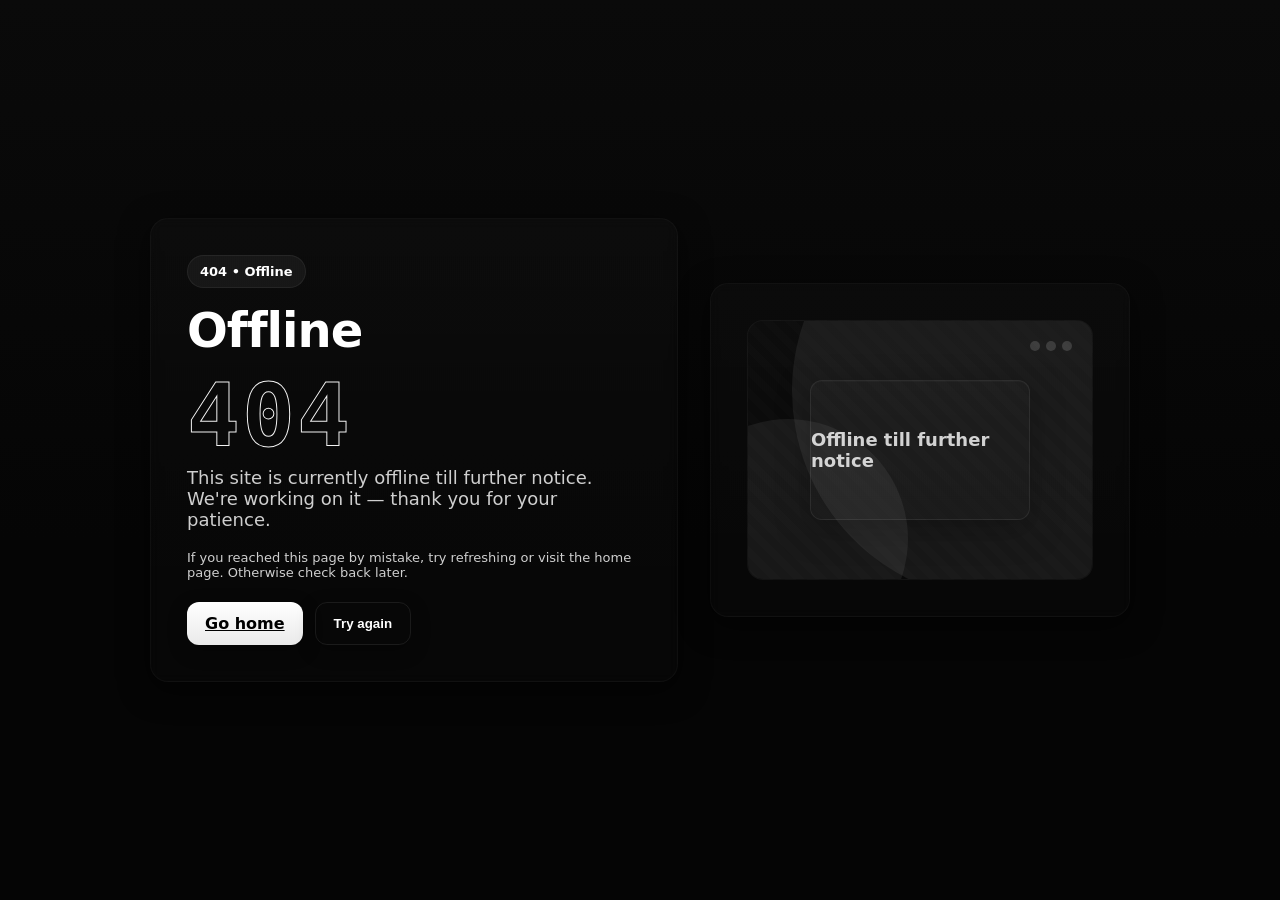
==== commit 7dcecf70: "Update index.html" ====
--- a/index.html
+++ b/index.html
@@ -1,2143 +1,177 @@
-<!DOCTYPE html>
+<!doctype html>
 <html lang="en">
 <head>
-    <meta charset="UTF-8">
-    <meta name="viewport" content="width=device-width, initial-scale=1.0">
-    <title>Maji Maji - Professional Water Solutions for East Africa</title>
-    <link rel="icon" href="Gemini_Generated_Image_rcnxhcrcnxhcrcnx.png" type="image/png">
-    
-    <!-- Preload critical resources -->
-    <link rel="preconnect" href="https://cdnjs.cloudflare.com">
-    <link rel="preconnect" href="https://fonts.googleapis.com">
-    <link rel="preconnect" href="https://fonts.gstatic.com" crossorigin>
-    
-    <!-- Load Font Awesome asynchronously -->
-    <link rel="stylesheet" href="https://cdnjs.cloudflare.com/ajax/libs/font-awesome/6.4.0/css/all.min.css" media="print" onload="this.media='all'">
-    
-    <!-- Load Google Fonts asynchronously -->
-    <link rel="stylesheet" href="https://fonts.googleapis.com/css2?family=Poppins:wght@300;400;500;600;700&family=Montserrat:wght@400;500;600;700&display=swap" media="print" onload="this.media='all'">
-    
-    <!-- Inline critical CSS only -->
-    <style>
-        /* Critical CSS - Only what's needed for above-the-fold content */
-        :root {
-            --primary-color: #0071bc;
-            --secondary-color: #00a0df;
-            --accent-color: #005587;
-            --dark-color: #2d3436;
-            --light-color: #f9f9f9;
-            --gray-color: #dfe6e9;
-            --text-color: #333;
-            --transition: all 0.3s ease;
-        }
+  <meta charset="utf-8" />
+  <meta name="viewport" content="width=device-width,initial-scale=1" />
+  <title>404 — Offline</title>
+  <style>
+    :root{
+      --bg:#0a0a0a;
+      --fg:#ffffff;
+      --muted:#cfcfcf;
+      --glass: rgba(255,255,255,0.05);
+      --radius:18px;
+      --shadow: 0 8px 30px rgba(0,0,0,0.6);
+      font-family: Inter, ui-sans-serif, system-ui, -apple-system, "Segoe UI", Roboto, "Helvetica Neue", Arial;
+    }
+    *{box-sizing:border-box}
+    html,body{height:100%}
+    body{
+      margin:0;
+      background:linear-gradient(180deg,var(--bg), #050505 60%);
+      color:var(--fg);
+      -webkit-font-smoothing:antialiased;
+      -moz-osx-font-smoothing:grayscale;
+      display:flex;
+      align-items:center;
+      justify-content:center;
+      padding:32px;
+    }
 
-        * {
-            margin: 0;
-            padding: 0;
-            box-sizing: border-box;
-        }
+    .card{
+      width:100%;
+      max-width:980px;
+      background:transparent;
+      display:grid;
+      grid-template-columns: 1fr 420px;
+      gap:32px;
+      align-items:center;
+    }
 
-        body {
-            font-family: 'Poppins', sans-serif;
-            color: var(--text-color);
-            background-color: var(--light-color);
-            overflow-x: hidden;
-            line-height: 1.6;
-        }
+    .panel{
+      background:linear-gradient(180deg, rgba(255,255,255,0.02), rgba(255,255,255,0.01));
+      border-radius:var(--radius);
+      padding:36px;
+      box-shadow:var(--shadow);
+      border: 1px solid rgba(255,255,255,0.03);
+      backdrop-filter: blur(6px);
+    }
 
-        /* Preloader */
-        .preloader {
-            position: fixed;
-            top: 0;
-            left: 0;
-            width: 100%;
-            height: 100%;
-            background: var(--dark-color);
-            display: flex;
-            justify-content: center;
-            align-items: center;
-            z-index: 9999;
-            transition: opacity 0.5s ease, visibility 0.5s ease;
-        }
+    .left h1{
+      margin:0 0 10px 0;
+      font-size:48px;
+      letter-spacing:-1px;
+      line-height:1;
+    }
+    .left p.lead{
+      margin:0 0 20px 0;
+      color:var(--muted);
+      font-size:18px;
+    }
 
-        /* Navigation */
-        nav {
-            position: fixed;
-            top: 0;
-            left: 0;
-            width: 100%;
-            padding: 20px 50px;
-            z-index: 100;
-            transition: var(--transition);
-            display: flex;
-            justify-content: space-between;
-            align-items: center;
-            background: rgba(255, 255, 255, 0.95);
-            box-shadow: 0 5px 20px rgba(0, 0, 0, 0.1);
-        }
+    .badge{
+      display:inline-block;
+      padding:8px 12px;
+      border-radius:999px;
+      border:1px solid rgba(255,255,255,0.06);
+      background:var(--glass);
+      color:var(--fg);
+      font-weight:600;
+      font-size:13px;
+      margin-bottom:18px;
+    }
 
-        /* Hero Section */
-        .hero {
-            min-height: 100vh;
-            display: flex;
-            align-items: center;
-            justify-content: space-between;
-            padding: 150px 50px 100px;
-            position: relative;
-            background: linear-gradient(135deg, rgba(0, 113, 188, 0.1), rgba(0, 160, 223, 0.1));
-        }
+    .big-code{
+      font-family: ui-monospace, SFMono-Regular, Menlo, Monaco, "Roboto Mono", "Segoe UI Mono", monospace;
+      font-weight:700;
+      font-size:88px;
+      margin:8px 0 0 0;
+      letter-spacing:2px;
+      color:transparent;
+      -webkit-text-stroke: 1px #fff;
+      opacity:0.95;
+    }
 
-        .hero-content {
-            flex: 1;
-            max-width: 600px;
-        }
+    .muted-small{color:var(--muted); font-size:13px}
 
-        .hero-content h1 {
-            font-size: 3.5rem;
-            margin-bottom: 20px;
-            line-height: 1.2;
-        }
+    .actions{display:flex; gap:12px; margin-top:22px;}
+    .btn{
+      -webkit-appearance:none; appearance:none; border:0; padding:12px 18px; border-radius:12px; cursor:pointer; font-weight:700;
+      background:transparent; color:var(--fg); border:1px solid rgba(255,255,255,0.08);
+      transition:transform .18s ease, box-shadow .18s ease, background .18s ease;
+      box-shadow: 0 6px 18px rgba(0,0,0,0.4);
+    }
+    .btn:hover{ transform:translateY(-3px); box-shadow: 0 12px 28px rgba(0,0,0,0.5); }
 
-         * {
-            margin: 0;
-            padding: 0;
-            box-sizing: border-box;
-        }
+    .btn.ghost{ background:transparent }
+    .btn.primary{ background:linear-gradient(180deg, #fff, #eaeaea); color:#000; border: none }
 
-        html {
-            scroll-behavior: smooth;
-        }
+    /* Right illustration */
+    .right{
+      display:flex; align-items:center; justify-content:center; gap:12px;
+    }
+    .illustration{
+      width:100%; max-width:380px; height:260px; border-radius:16px; position:relative; overflow:hidden; display:flex; align-items:center; justify-content:center;
+      background: repeating-linear-gradient(45deg, rgba(255,255,255,0.02) 0 8px, rgba(255,255,255,0.01) 8px 16px);
+      border:1px solid rgba(255,255,255,0.03);
+    }
 
-        body {
-            font-family: 'Poppins', sans-serif;
-            color: var(--text-color);
-            background-color: var(--light-color);
-            overflow-x: hidden;
-            line-height: 1.6;
-        }
+    /* Simple animated 'offline' indicator */
+    .signal{
+      position:absolute; top:20px; right:20px; display:flex; gap:6px; align-items:center;
+    }
+    .dot{width:10px; height:10px; border-radius:999px; background:var(--fg); opacity:0.15}
+    .dot.pulse{animation:beacon 1.8s infinite}
+    .dot.pulse:nth-child(2){animation-delay:.15s}
+    .dot.pulse:nth-child(3){animation-delay:.3s}
+    @keyframes beacon{
+      0%{opacity:.12; transform:scale(.9)}
+      50%{opacity:1; transform:scale(1.3)}
+      100%{opacity:.12; transform:scale(.9)}
+    }
 
-        h1, h2, h3, h4, h5, h6 {
-            font-family: 'Montserrat', sans-serif;
-            font-weight: 700;
-            line-height: 1.3;
-        }
+    .device{
+      width:220px; height:140px; border-radius:12px; border:1px solid rgba(255,255,255,0.07); display:flex; align-items:center; justify-content:center; position:relative; overflow:hidden;
+      background:linear-gradient(180deg, rgba(255,255,255,0.02), rgba(255,255,255,0.01));
+      box-shadow: inset 0 1px 0 rgba(255,255,255,0.02), 0 10px 30px rgba(0,0,0,0.6);
+    }
+    .device .screen-text{ font-weight:700; font-size:18px; color:var(--muted)}
 
-        a {
-            text-decoration: none;
-            color: inherit;
-            transition: var(--transition);
-        }
+    /* floating stripes */
+    .float-shape{ position:absolute; border-radius:999px; opacity:0.06; }
+    .s1{ width:420px; height:420px; right:-120px; top:-140px; background:#fff; transform:rotate(12deg) }
+    .s2{ width:240px; height:240px; left:-80px; bottom:-80px; background:#fff; transform:rotate(-8deg) }
 
-        ul {
-            list-style: none;
-        }
-
-        img {
-            max-width: 100%;
-            height: auto;
-            display: block;
-        }
-
-        .container {
-            width: 100%;
-            max-width: 1200px;
-            margin: 0 auto;
-            padding: 0 20px;
-        }
-
-        .btn {
-            display: inline-block;
-            padding: 12px 28px;
-            border-radius: 30px;
-            text-transform: uppercase;
-            font-weight: 600;
-            letter-spacing: 1px;
-            cursor: pointer;
-            transition: var(--transition);
-            font-size: 14px;
-        }
-
-        .primary-btn {
-            background: var(--primary-color);
-            color: white;
-            box-shadow: 0 5px 15px rgba(0, 113, 188, 0.4);
-        }
-
-        .primary-btn:hover {
-            background: var(--accent-color);
-            transform: translateY(-3px);
-            box-shadow: 0 8px 20px rgba(0, 113, 188, 0.6);
-        }
-
-        .secondary-btn {
-            background: transparent;
-            color: var(--primary-color);
-            border: 2px solid var(--primary-color);
-        }
-
-        .secondary-btn:hover {
-            background: var(--primary-color);
-            color: white;
-            transform: translateY(-3px);
-        }
-
-        .section-header {
-            text-align: center;
-            margin-bottom: 60px;
-        }
-
-        .section-header h2 {
-            font-size: 2.5rem;
-            margin-bottom: 15px;
-            position: relative;
-            display: inline-block;
-        }
-
-        .section-header .accent {
-            color: var(--primary-color);
-        }
-
-        .underline {
-            height: 4px;
-            width: 70px;
-            background: var(--primary-color);
-            margin: 0 auto;
-            position: relative;
-        }
-
-        .underline::before {
-            content: '';
-            position: absolute;
-            height: 4px;
-            width: 35px;
-            background: var(--secondary-color);
-            top: 0;
-            left: -15px;
-            transform: translateX(-100%);
-        }
-
-        .underline::after {
-            content: '';
-            position: absolute;
-            height: 4px;
-            width: 35px;
-            background: var(--accent-color);
-            top: 0;
-            right: -15px;
-            transform: translateX(100%);
-        }
-
-        section {
-            padding: 100px 0;
-            position: relative;
-            overflow: hidden;
-        }
-
-        /* Preloader - Updated with phasing animation */
-        .preloader {
-            position: fixed;
-            top: 0;
-            left: 0;
-            width: 100%;
-            height: 100%;
-            background: var(--dark-color);
-            display: flex;
-            justify-content: center;
-            align-items: center;
-            z-index: 9999;
-            transition: opacity 0.5s ease, visibility 0.5s ease;
-        }
-
-        .logo-container {
-            position: relative;
-            width: 150px;
-            height: 150px;
-            display: flex;
-            justify-content: center;
-            align-items: center;
-        }
-
-        .logo-fade {
-            position: absolute;
-            width: 100%;
-            height: 100%;
-            display: flex;
-            justify-content: center;
-            align-items: center;
-            opacity: 0;
-            animation: phaseInOut 2.5s infinite ease-in-out;
-        }
-
-        .logo-fade img {
-            max-width: 100%;
-            max-height: 100%;
-        }
-
-        .logo-fade:nth-child(1) {
-            animation-delay: 0s;
-        }
-
-        .logo-fade:nth-child(2) {
-            animation-delay: 0.5s;
-        }
-
-        .logo-fade:nth-child(3) {
-            animation-delay: 1s;
-        }
-
-        @keyframes phaseInOut {
-            0% {
-                opacity: 0;
-                transform: scale(0.8);
-            }
-            20% {
-                opacity: 1;
-                transform: scale(1);
-            }
-            40% {
-                opacity: 0;
-                transform: scale(1.2);
-            }
-            100% {
-                opacity: 0;
-                transform: scale(0.8);
-            }
-        }
-
-        /* Navigation */
-        nav {
-            position: fixed;
-            top: 0;
-            left: 0;
-            width: 100%;
-            padding: 20px 0;
-            z-index: 100;
-            transition: var(--transition);
-            display: flex;
-            justify-content: space-between;
-            align-items: center;
-            padding: 20px 50px;
-            background: rgba(255, 255, 255, 0.95);
-            box-shadow: 0 5px 20px rgba(0, 0, 0, 0.1);
-        }
-
-        nav.scrolled {
-            padding: 15px 50px;
-        }
-
-        .logo {
-            font-family: 'Montserrat', sans-serif;
-            font-weight: 700;
-            font-size: 24px;
-            color: var(--primary-color);
-            position: relative;
-            display: flex;
-            align-items: center;
-        }
-
-        .logo img {
-            height: 40px;
-            margin-right: 10px;
-        }
-
-        .logo::after {
-            content: '';
-            position: absolute;
-            bottom: -5px;
-            left: 0;
-            width: 0;
-            height: 2px;
-            background: var(--primary-color);
-            transition: var(--transition);
-        }
-
-        nav.scrolled .logo::after {
-            width: 100%;
-        }
-
-        .nav-links {
-            display: flex;
-            align-items: center;
-        }
-
-        .nav-links li {
-            margin: 0 15px;
-        }
-
-        .nav-links a {
-            font-weight: 500;
-            position: relative;
-            padding: 5px 0;
-        }
-
-        .nav-links a::after {
-            content: '';
-            position: absolute;
-            bottom: 0;
-            left: 0;
-            width: 0;
-            height: 2px;
-            background: var(--primary-color);
-            transition: var(--transition);
-        }
-
-        .nav-links a:hover::after {
-            width: 100%;
-        }
-
-        .cta-btn {
-            background: var(--primary-color);
-            color: white;
-            padding: 10px 20px;
-            border-radius: 30px;
-            margin-left: 15px;
-        }
-
-        .cta-btn:hover {
-            background: var(--accent-color);
-            transform: translateY(-3px);
-            box-shadow: 0 5px 15px rgba(0, 113, 188, 0.4);
-        }
-
-        .nav-toggle {
-            display: none;
-            font-size: 24px;
-            cursor: pointer;
-        }
-
-        /* Hero Section */
-        .hero {
-            min-height: 100vh;
-            display: flex;
-            align-items: center;
-            justify-content: space-between;
-            padding: 150px 50px 100px;
-            position: relative;
-            background: linear-gradient(135deg, rgba(0, 113, 188, 0.1), rgba(0, 160, 223, 0.1));
-        }
-
-        .hero-content {
-            flex: 1;
-            max-width: 600px;
-        }
-
-        .hero-content h1 {
-            font-size: 3.5rem;
-            margin-bottom: 20px;
-            line-height: 1.2;
-        }
-
-        .hero-content p {
-            font-size: 1.2rem;
-            margin-bottom: 30px;
-            opacity: 0.8;
-        }
-
-        .hero-btns {
-            display: flex;
-            gap: 20px;
-        }
-
-        .hero-image {
-            flex: 1;
-            position: relative;
-            max-width: 600px;
-        }
-
-        .hero-image img {
-            border-radius: 20px;
-            box-shadow: 20px 20px 60px rgba(0, 0, 0, 0.1);
-            transform: perspective(1000px) rotateY(-15deg);
-            transition: var(--transition);
-        }
-
-        .hero-image:hover img {
-            transform: perspective(1000px) rotateY(0);
-        }
-
-        .floating-shapes {
-            position: absolute;
-            top: 0;
-            left: 0;
-            right: 0;
-            bottom: 0;
-            z-index: -1;
-        }
-
-        .shape {
-            position: absolute;
-            border-radius: 50%;
-        }
-
-        .shape-1 {
-            width: 100px;
-            height: 100px;
-            background: rgba(0, 113, 188, 0.2);
-            top: -30px;
-            left: 30%;
-            animation: float 8s infinite ease-in-out;
-        }
-
-        .shape-2 {
-            width: 60px;
-            height: 60px;
-            background: rgba(0, 160, 223, 0.2);
-            bottom: 20%;
-            right: 10%;
-            animation: float 6s infinite ease-in-out 1s;
-        }
-
-        .shape-3 {
-            width: 80px;
-            height: 80px;
-            background: rgba(0, 85, 135, 0.2);
-            bottom: -20px;
-            left: 20%;
-            animation: float 7s infinite ease-in-out 0.5s;
-        }
-
-        @keyframes float {
-            0%, 100% { transform: translateY(0) rotate(0deg); }
-            50% { transform: translateY(-20px) rotate(10deg); }
-        }
-
-        /* Services Section - Redesigned */
-        .services {
-            background: #f8f9fa;
-            position: relative;
-            overflow: hidden;
-        }
-
-        .services::before {
-            content: '';
-            position: absolute;
-            width: 300px;
-            height: 300px;
-            border-radius: 50%;
-            background: linear-gradient(135deg, rgba(0, 113, 188, 0.1), rgba(0, 160, 223, 0.1));
-            top: -150px;
-            left: -150px;
-        }
-
-        .services::after {
-            content: '';
-            position: absolute;
-            width: 200px;
-            height: 200px;
-            border-radius: 50%;
-            background: linear-gradient(135deg, rgba(0, 160, 223, 0.1), rgba(0, 113, 188, 0.1));
-            bottom: -100px;
-            right: -100px;
-        }
-
-        .services-container {
-            position: relative;
-            z-index: 2;
-        }
-
-        .services-carousel {
-            display: flex;
-            overflow-x: auto;
-            scroll-snap-type: x mandatory;
-            scroll-behavior: smooth;
-            -webkit-overflow-scrolling: touch;
-            scrollbar-width: none;
-            margin-bottom: 40px;
-            padding: 20px 0;
-        }
-
-        .services-carousel::-webkit-scrollbar {
-            display: none;
-        }
-
-        .service-slide {
-            scroll-snap-align: start;
-            flex: 0 0 auto;
-            width: 100%;
-            display: flex;
-            align-items: center;
-            gap: 50px;
-            opacity: 0;
-            transform: translateX(50px);
-            transition: all 0.5s ease;
-        }
-
-        .service-slide.active {
-            opacity: 1;
-            transform: translateX(0);
-        }
-
-        .service-image {
-            flex: 1;
-            position: relative;
-            border-radius: 20px;
-            overflow: hidden;
-            box-shadow: 0 20px 40px rgba(0, 0, 0, 0.15);
-            transform: perspective(1000px) rotateY(-5deg);
-            transition: var(--transition);
-        }
-
-        .service-slide.active .service-image {
-            transform: perspective(1000px) rotateY(0);
-        }
-
-        .service-image img {
-            width: 100%;
-            height: 400px;
-            object-fit: cover;
-            transition: var(--transition);
-        }
-
-        .service-image::before {
-            content: '';
-            position: absolute;
-            top: 0;
-            left: 0;
-            width: 100%;
-            height: 100%;
-            background: linear-gradient(to bottom, transparent 0%, rgba(0, 0, 0, 0.7) 100%);
-            z-index: 1;
-            opacity: 0.3;
-            transition: var(--transition);
-        }
-
-        .service-image:hover::before {
-            opacity: 0.5;
-        }
-
-        .service-image:hover img {
-            transform: scale(1.05);
-        }
-
-        .service-content {
-            flex: 1;
-            padding: 20px;
-        }
-
-        .service-content h3 {
-            font-size: 2rem;
-            margin-bottom: 20px;
-            color: var(--primary-color);
-            position: relative;
-            display: inline-block;
-        }
-
-        .service-content h3::after {
-            content: '';
-            position: absolute;
-            bottom: -10px;
-            left: 0;
-            width: 50px;
-            height: 3px;
-            background: var(--primary-color);
-        }
-
-        .service-content p {
-            margin-bottom: 25px;
-            font-size: 1.1rem;
-            line-height: 1.8;
-        }
-
-        .service-features {
-            margin-bottom: 30px;
-        }
-
-        .service-features li {
-            display: flex;
-            align-items: center;
-            margin-bottom: 12px;
-            font-size: 1rem;
-        }
-
-        .service-features li i {
-            color: var(--primary-color);
-            margin-right: 10px;
-            font-size: 1.2rem;
-        }
-
-        .carousel-nav {
-            display: flex;
-            justify-content: center;
-            align-items: center;
-            gap: 20px;
-            margin-top: 40px;
-        }
-
-        .carousel-btn {
-            width: 50px;
-            height: 50px;
-            border-radius: 50%;
-            background: var(--primary-color);
-            color: white;
-            display: flex;
-            align-items: center;
-            justify-content: center;
-            cursor: pointer;
-            transition: var(--transition);
-            border: none;
-            font-size: 1.2rem;
-        }
-
-        .carousel-btn:hover {
-            background: var(--accent-color);
-            transform: translateY(-3px);
-            box-shadow: 0 5px 15px rgba(0, 113, 188, 0.4);
-        }
-
-        .carousel-dots {
-            display: flex;
-            gap: 15px;
-        }
-
-        .dot {
-            width: 12px;
-            height: 12px;
-            border-radius: 50%;
-            background: var(--gray-color);
-            cursor: pointer;
-            transition: var(--transition);
-        }
-
-        .dot.active {
-            background: var(--primary-color);
-            transform: scale(1.3);
-        }
-
-        /* Service Grid View (for larger screens) */
-        .services-grid {
-            display: none;
-            grid-template-columns: repeat(auto-fit, minmax(500px, 1fr));
-            gap: 40px;
-        }
-
-        .service-card {
-            background: white;
-            border-radius: 20px;
-            overflow: hidden;
-            box-shadow: 0 15px 30px rgba(0, 0, 0, 0.1);
-            transition: var(--transition);
-            display: flex;
-            flex-direction: column;
-        }
-
-        .service-card:hover {
-            transform: translateY(-10px);
-            box-shadow: 0 20px 40px rgba(0, 0, 0, 0.15);
-        }
-
-        .service-card-image {
-            height: 250px;
-            overflow: hidden;
-        }
-
-        .service-card-image img {
-            width: 100%;
-            height: 100%;
-            object-fit: cover;
-            transition: var(--transition);
-        }
-
-        .service-card:hover .service-card-image img {
-            transform: scale(1.1);
-        }
-
-        .service-card-content {
-            padding: 30px;
-            flex-grow: 1;
-            display: flex;
-            flex-direction: column;
-        }
-
-        .service-card-content h3 {
-            font-size: 1.5rem;
-            margin-bottom: 15px;
-            color: var(--primary-color);
-        }
-
-        .service-card-content p {
-            margin-bottom: 20px;
-            flex-grow: 1;
-        }
-
-        /* About Section */
-        .about {
-            background: white;
-        }
-
-        .about-content {
-            display: flex;
-            align-items: center;
-            gap: 50px;
-        }
-
-        .about-image {
-            flex: 1;
-            position: relative;
-        }
-
-        .about-image img {
-            border-radius: 10px;
-            box-shadow: 0 10px 30px rgba(0, 0, 0, 0.1);
-        }
-
-        .about-image::before {
-            content: '';
-            position: absolute;
-            width: 100%;
-            height: 100%;
-            border: 5px solid var(--primary-color);
-            border-radius: 10px;
-            top: 20px;
-            left: 20px;
-            z-index: -1;
-        }
-
-        .about-text {
-            flex: 1;
-        }
-
-        .about-text h3 {
-            font-size: 2rem;
-            margin-bottom: 10px;
-            color: var(--primary-color);
-        }
-
-        .about-text p {
-            margin-bottom: 20px;
-        }
-
-        .stats {
-            display: flex;
-            gap: 30px;
-            margin-top: 30px;
-        }
-
-        .stat-item {
-            text-align: center;
-        }
-
-        .stat-number {
-            font-size: 2.5rem;
-            font-weight: 700;
-            color: var(--primary-color);
-            margin-bottom: 5px;
-        }
-
-        .stat-label {
-            font-size: 0.9rem;
-            opacity: 0.8;
-        }
-
-        /* Why Choose Us Section */
-        .why-choose {
-            background: linear-gradient(135deg, rgba(0, 113, 188, 0.1), rgba(0, 160, 223, 0.1));
-            position: relative;
-            overflow: hidden;
-        }
-
-        .features-grid {
-            display: grid;
-            grid-template-columns: repeat(auto-fit, minmax(250px, 1fr));
-            gap: 30px;
-        }
-
-        .feature-card {
-            background: white;
-            border-radius: 15px;
-            padding: 30px;
-            text-align: center;
-            box-shadow: 0 10px 30px rgba(0, 0, 0, 0.05);
-            transition: var(--transition);
-        }
-
-        .feature-card:hover {
-            transform: translateY(-10px);
-            box-shadow: 0 15px 35px rgba(0, 0, 0, 0.1);
-        }
-
-        .feature-icon {
-            width: 70px;
-            height: 70px;
-            border-radius: 50%;
-            background: var(--light-color);
-            display: flex;
-            align-items: center;
-            justify-content: center;
-            margin: 0 auto 20px;
-            position: relative;
-            z-index: 1;
-        }
-
-        .feature-icon i {
-            font-size: 1.8rem;
-            color: var(--primary-color);
-        }
-
-        .feature-card h3 {
-            margin-bottom: 15px;
-            font-size: 1.3rem;
-        }
-
-        .feature-card p {
-            font-size: 0.9rem;
-            opacity: 0.8;
-        }
-
-        /* Testimonials Section */
-        .testimonials {
-            background: white;
-        }
-
-        .testimonials-grid {
-            display: grid;
-            grid-template-columns: repeat(auto-fit, minmax(300px, 1fr));
-            gap: 30px;
-        }
-
-        .testimonial-card {
-            background: white;
-            border-radius: 15px;
-            padding: 30px;
-            box-shadow: 0 10px 30px rgba(0, 0, 0, 0.1);
-            transition: var(--transition);
-            position: relative;
-        }
-
-        .testimonial-card:hover {
-            transform: translateY(-10px);
-            box-shadow: 0 15px 35px rgba(0, 0, 0, 0.15);
-        }
-
-        .testimonial-header {
-            display: flex;
-            align-items: center;
-            margin-bottom: 20px;
-        }
-
-        .testimonial-img {
-            width: 70px;
-            height: 70px;
-            border-radius: 50%;
-            overflow: hidden;
-            flex-shrink: 0;
-            border: 3px solid var(--primary-color);
-        }
-
-        .testimonial-img img {
-            width: 100%;
-            height: 100%;
-            object-fit: cover;
-        }
-
-        .testimonial-client {
-            margin-left: 15px;
-        }
-
-        .testimonial-client h4 {
-            color: var(--primary-color);
-            margin-bottom: 5px;
-        }
-
-        .client-position {
-            font-size: 0.9rem;
-            opacity: 0.7;
-        }
-
-        .testimonial-rating {
-            display: flex;
-            margin: 15px 0;
-        }
-
-        .testimonial-rating i {
-            color: #FFD700;
-            margin-right: 3px;
-        }
-
-        .testimonial-text p {
-            font-style: italic;
-            line-height: 1.7;
-            position: relative;
-            padding: 0 20px;
-        }
-
-        .testimonial-text p::before,
-        .testimonial-text p::after {
-            content: '"';
-            font-size: 3rem;
-            color: var(--primary-color);
-            opacity: 0.2;
-            position: absolute;
-            line-height: 1;
-        }
-
-        .testimonial-text p::before {
-            top: -10px;
-            left: 0;
-        }
-
-        .testimonial-text p::after {
-            bottom: -20px;
-            right: 0;
-        }
-
-        /* Contact Section */
-        .contact {
-            background: white;
-        }
-
-        .contact-container {
-            display: flex;
-            gap: 50px;
-        }
-
-        .contact-info {
-            flex: 1;
-            background: var(--dark-color);
-            border-radius: 15px;
-            padding: 40px;
-            color: white;
-        }
-
-        .info-item {
-            display: flex;
-            align-items: flex-start;
-            margin-bottom: 30px;
-        }
-
-        .info-item i {
-            font-size: 1.5rem;
-            color: var(--primary-color);
-            margin-right: 20px;
-            margin-top: 5px;
-        }
-
-        .info-item h3 {
-            margin-bottom: 8px;
-            font-size: 1.2rem;
-        }
-
-        .service-areas {
-            margin-top: 20px;
-            display: none; /* Hidden as per request */
-        }
-
-        .service-areas h4 {
-            margin-bottom: 15px;
-            color: var(--primary-color);
-        }
-
-        .areas-grid {
-            display: grid;
-            grid-template-columns: repeat(2, 1fr);
-            gap: 10px;
-        }
-
-        .area-item {
-            display: flex;
-            align-items: center;
-        }
-
-        .area-item i {
-            color: var(--primary-color);
-            margin-right: 10px;
-            font-size: 1rem;
-        }
-
-        .contact-form {
-            flex: 1.5;
-        }
-
-        .form-group {
-            margin-bottom: 20px;
-        }
-
-        .form-group input,
-        .form-group textarea,
-        .form-group select {
-            width: 100%;
-            padding: 15px;
-            border: 1px solid var(--gray-color);
-            border-radius: 5px;
-            font-family: 'Poppins', sans-serif;
-            font-size: 1rem;
-            transition: var(--transition);
-        }
-
-        .form-group input:focus,
-        .form-group textarea:focus,
-        .form-group select:focus {
-            outline: none;
-            border-color: var(--primary-color);
-            box-shadow: 0 0 0 3px rgba(0, 113, 188, 0.2);
-        }
-
-        .form-group textarea {
-            height: 150px;
-            resize: none;
-        }
-
-        /* Footer */
-        footer {
-            background: var(--dark-color);
-            color: white;
-            padding: 80px 0 20px;
-        }
-
-        .footer-content {
-            display: grid;
-            grid-template-columns: repeat(auto-fit, minmax(200px, 1fr));
-            gap: 40px;
-            margin-bottom: 60px;
-        }
-
-        .footer-logo h3 {
-            font-size: 1.8rem;
-            color: var(--primary-color);
-            margin-bottom: 15px;
-        }
-
-        .footer-logo p {
-            opacity: 0.7;
-            line-height: 1.5;
-        }
-
-        .footer-services h4,
-        .footer-contact h4,
-        .footer-links h4 {
-            font-size: 1.2rem;
-            margin-bottom: 20px;
-            position: relative;
-            display: inline-block;
-        }
-
-        .footer-services h4::after,
-        .footer-contact h4::after,
-        .footer-links h4::after {
-            content: '';
-            position: absolute;
-            width: 50px;
-            height: 2px;
-            background: var(--primary-color);
-            bottom: -10px;
-            left: 0;
-        }
-
-        .footer-services ul li,
-        .footer-links ul li {
-            margin-bottom: 10px;
-        }
-
-        .footer-links ul li a:hover {
-            color: var(--primary-color);
-            padding-left: 5px;
-        }
-
-        .footer-contact .info-item {
-            margin-bottom: 15px;
-        }
-
-        .footer-contact .info-item i {
-            font-size: 1rem;
-            margin-right: 10px;
-        }
-
-        .footer-bottom {
-            text-align: center;
-            padding-top: 20px;
-            border-top: 1px solid rgba(255, 255, 255, 0.1);
-        }
-
-        .footer-bottom p {
-            opacity: 0.7;
-            font-size: 0.9rem;
-        }
-
-        /* WhatsApp Floating Icon */
-        .whatsapp-float {
-            position: fixed;
-            left: 30px;
-            bottom: 30px;
-            z-index: 99;
-            transition: var(--transition);
-        }
-
-        .whatsapp-link {
-            display: flex;
-            align-items: center;
-            justify-content: center;
-            width: 60px;
-            height: 60px;
-            border-radius: 50%;
-            background: #25D366;
-            color: white;
-            box-shadow: 0 5px 15px rgba(37, 211, 102, 0.4);
-            position: relative;
-            transition: var(--transition);
-        }
-
-        .whatsapp-link i {
-            font-size: 30px;
-        }
-
-        .whatsapp-link:hover {
-            background: #20ba5a;
-            transform: translateY(-5px);
-            box-shadow: 0 8px 25px rgba(37, 211, 102, 0.6);
-        }
-
-        .whatsapp-link .tooltip {
-            position: absolute;
-            left: 80px;
-            background: var(--dark-color);
-            color: white;
-            padding: 8px 15px;
-            border-radius: 5px;
-            font-size: 14px;
-            white-space: nowrap;
-            opacity: 0;
-            visibility: hidden;
-            transition: var(--transition);
-        }
-
-        .whatsapp-link .tooltip::before {
-            content: '';
-            position: absolute;
-            left: -8px;
-            top: 50%;
-            transform: translateY(-50%);
-            border-top: 8px solid transparent;
-            border-bottom: 8px solid transparent;
-            border-right: 8px solid var(--dark-color);
-        }
-
-        .whatsapp-link:hover .tooltip {
-            opacity: 1;
-            visibility: visible;
-            left: 70px;
-        }
-
-        /* Back To Top */
-        .back-to-top {
-            position: fixed;
-            bottom: 30px;
-            right: 30px;
-            width: 50px;
-            height: 50px;
-            background: var(--primary-color);
-            color: white;
-            border-radius: 50%;
-            display: flex;
-            align-items: center;
-            justify-content: center;
-            cursor: pointer;
-            opacity: 0;
-            visibility: hidden;
-            transition: var(--transition);
-            z-index: 99;
-            box-shadow: 0 5px 15px rgba(0, 113, 188, 0.4);
-        }
-
-        .back-to-top.active {
-            opacity: 1;
-            visibility: visible;
-        }
-
-        .back-to-top:hover {
-            background: var(--secondary-color);
-            transform: translateY(-5px);
-        }
-
-        /* Media Queries */
-        @media (min-width: 992px) {
-            .services-carousel {
-                display: none;
-            }
-            
-            .carousel-nav {
-                display: none;
-            }
-            
-            .services-grid {
-                display: grid;
-            }
-        }
-
-        @media (max-width: 1200px) {
-            .hero {
-                padding: 150px 30px 100px;
-            }
-            
-            .hero-content h1 {
-                font-size: 3rem;
-            }
-        }
-
-        @media (max-width: 991px) {
-            .service-slide {
-                flex-direction: column;
-                text-align: center;
-            }
-            
-            .service-content h3::after {
-                left: 50%;
-                transform: translateX(-50%);
-            }
-            
-            .service-image {
-                width: 100%;
-                transform: perspective(1000px) rotateX(-5deg);
-            }
-            
-            .service-slide.active .service-image {
-                transform: perspective(1000px) rotateX(0);
-            }
-            
-            .hero {
-                flex-direction: column;
-                text-align: center;
-                gap: 50px;
-            }
-            
-            .hero-btns {
-                justify-content: center;
-            }
-            
-            .about-content {
-                flex-direction: column;
-            }
-            
-            .contact-container {
-                flex-direction: column;
-            }
-            
-            .stats {
-                justify-content: center;
-            }
-        }
-
-        @media (max-width: 768px) {
-            nav {
-                padding: 15px 30px;
-            }
-            
-            nav.scrolled {
-                padding: 15px 30px;
-            }
-            
-            .nav-toggle {
-                display: block;
-            }
-            
-            .nav-links {
-                position: fixed;
-                top: 0;
-                right: -100%;
-                width: 70%;
-                height: 100vh;
-                background: white;
-                flex-direction: column;
-                align-items: flex-start;
-                justify-content: center;
-                padding: 50px;
-                transition: var(--transition);
-                box-shadow: -5px 0 30px rgba(0, 0, 0, 0.1);
-            }
-            
-            .nav-links.active {
-                right: 0;
-            }
-            
-            .nav-links li {
-                margin: 15px 0;
-            }
-            
-            .cta-btn {
-                margin-left: 0;
-                margin-top: 20px;
-            }
-            
-            .hero-content h1 {
-                font-size: 2.5rem;
-            }
-            
-            .section-header h2 {
-                font-size: 2rem;
-            }
-        }
-
-        @media (max-width: 576px) {
-            .hero-content h1 {
-                font-size: 2rem;
-            }
-            
-            .section-header h2 {
-                font-size: 1.8rem;
-            }
-            
-            .about-image::before {
-                display: none;
-            }
-            
-            .stats {
-                flex-direction: column;
-                gap: 20px;
-            }
-            
-            .hero-btns {
-                flex-direction: column;
-                gap: 15px;
-            }
-            
-            .whatsapp-float {
-                left: 20px;
-                bottom: 20px;
-            }
-            
-            .whatsapp-link {
-                width: 50px;
-                height: 50px;
-            }
-            
-            .whatsapp-link i {
-                font-size: 24px;
-            }
-            
-            .logo-container {
-                width: 120px;
-                height: 120px;
-            }
-        }
-    </style>
-    
-    <!-- Defer non-critical CSS -->
-    <link rel="preload" href="styles.css" as="style" onload="this.onload=null;this.rel='stylesheet'">
-    <noscript><link rel="stylesheet" href="styles.css"></noscript>
-    
-    <!-- Preload important images -->
-    <link rel="preload" href="Gemini_Generated_Image_rcnxhcrcnxhcrcnx.png" as="image">
-    <link rel="preload" href="Gemini_Generated_Image_azgp92azgp92azgp (1).png" as="image" imagesrcset="Gemini_Generated_Image_azgp92azgp92azgp (1)-small.jpg 600w, Gemini_Generated_Image_azgp92azgp92azgp (1)-medium.jpg 900w, Gemini_Generated_Image_azgp92azgp92azgp (1).png 1200w" imagesizes="(max-width: 600px) 100vw, (max-width: 900px) 90vw, 800px">
+    /* responsive */
+    @media (max-width:880px){
+      .card{ grid-template-columns:1fr; padding:0 }
+      .right{ order:-1 }
+      .big-code{ font-size:64px }
+      .illustration{ height:200px }
+    }
+  </style>
 </head>
 <body>
-    
-     <!-- Preloader with phasing logo animation -->
-    <div class="preloader">
-        <div class="logo-container">
-            <div class="logo-fade">
-                <img src="Gemini_Generated_Image_rcnxhcrcnxhcrcnx.png" alt="Maji Maji Logo" width="150" height="150">
-            </div>
-            <div class="logo-fade">
-                <img src="Gemini_Generated_Image_rcnxhcrcnxhcrcnx.png" alt="Maji Maji Logo" width="150" height="150">
-            </div>
-            <div class="logo-fade">
-                <img src="Gemini_Generated_Image_rcnxhcrcnxhcrcnx.png" alt="Maji Maji Logo" width="150" height="150">
-            </div>
-        </div>
+  <div class="card">
+    <div class="panel left">
+      <span class="badge">404 • Offline</span>
+      <h1>Offline</h1>
+      <div class="big-code">404</div>
+      <p class="lead">This site is currently offline till further notice. We're working on it — thank you for your patience.</p>
+      <p class="muted-small">If you reached this page by mistake, try refreshing or visit the home page. Otherwise check back later.</p>
+
+      <div class="actions">
+        <a class="btn primary" href="/">Go home</a>
+        <button class="btn ghost" onclick="location.reload()">Try again</button>
+      </div>
     </div>
 
-    <!-- Navigation -->
-    <nav>
-        <div class="logo">
-            <img src="Gemini_Generated_Image_rcnxhcrcnxhcrcnx.png" alt="Maji Maji Logo" width="40" height="40">
-            <span>Maji Maji</span>
+    <div class="panel right">
+      <div class="illustration" role="img" aria-label="Offline illustration">
+        <div class="signal">
+          <div class="dot pulse"></div>
+          <div class="dot pulse"></div>
+          <div class="dot pulse"></div>
         </div>
-        <div class="nav-toggle">
-            <i class="fas fa-bars"></i>
+
+        <div class="device" aria-hidden>
+          <div class="screen-text">Offline till further notice</div>
         </div>
-        <ul class="nav-links">
-            <li><a href="#hero">Home</a></li>
-            <li><a href="#services">Services</a></li>
-            <li><a href="#about">About</a></li>
-            <li><a href="#why-choose">Why Choose Us</a></li>
-            <li><a href="#testimonials">Testimonials</a></li>
-            <li><a href="#contact" class="cta-btn">Contact</a></li>
-        </ul>
-    </nav>
 
-    <!-- Hero Section -->
-    <section id="hero" class="hero">
-        <div class="hero-content">
-            <h1>Professional Water Solutions for East Africa</h1>
-            <p>Expert borehole drilling, hydro-geological surveys, and solar pump installations. Serving communities across East Africa with reliable water access solutions.</p>
-            <div class="hero-btns">
-                <a href="#contact" class="btn primary-btn">Get Free Quote</a>
-                <a href="#services" class="btn secondary-btn">View Our Work</a>
-            </div>
-        </div>
-        <div class="hero-image">
-            <div class="floating-shapes">
-                <div class="shape shape-1"></div>
-                <div class="shape shape-2"></div>
-                <div class="shape shape-3"></div>
-            </div>
-             <img src="Gemini_Generated_Image_azgp92azgp92azgp (1).png" alt="Water Drilling in East Africa" width="600" height="400" loading="lazy">
-        </div>
-    </section>
-
-    <!-- Services Section -->
-    <section id="services" class="services">
-        <div class="container services-container">
-            <div class="section-header">
-                <h2>Our <span class="accent">Services</span></h2>
-                <div class="underline"></div>
-                <p>Comprehensive water solutions tailored for East African communities and businesses</p>
-            </div>
-
-            <!-- Carousel for mobile/tablet -->
-            <div class="services-carousel">
-                <div class="service-slide active">
-                    <div class="service-image">
-                        <img src="Gemini_Generated_Image_c24pycc24pycc24p.png" alt="Borehole Drilling" width="500" height="400" loading="lazy">
-                    </div>
-                    <div class="service-content">
-                        <h3>Borehole Drilling</h3>
-                        <p>Professional water borehole drilling services using state-of-the-art equipment for reliable water access in residential and commercial properties.</p>
-                        <ul class="service-features">
-                            <li><i class="fas fa-check-circle"></i> Advanced drilling technology</li>
-                            <li><i class="fas fa-check-circle"></i> Residential & commercial solutions</li>
-                            <li><i class="fas fa-check-circle"></i> Reliable water access</li>
-                        </ul>
-                        <a href="#contact" class="btn primary-btn">Learn More</a>
-                    </div>
-                </div>
-
-                <div class="service-slide">
-                    <div class="service-image">
-                        <img src="Gemini_Generated_Image_g6c1arg6c1arg6c1.png" alt="Hydro-Geological Survey" width="500" height="400" loading="lazy">
-                    </div>
-                    <div class="service-content">
-                        <h3>Hydro-Geological Survey</h3>
-                        <p>Comprehensive ground water surveys and geological assessments to identify optimal drilling locations and ensure successful water extraction.</p>
-                        <ul class="service-features">
-                            <li><i class="fas fa-check-circle"></i> Advanced geological assessment</li>
-                            <li><i class="fas fa-check-circle"></i> Optimal location identification</li>
-                            <li><i class="fas fa-check-circle"></i> Successful extraction guarantee</li>
-                        </ul>
-                        <a href="#contact" class="btn primary-btn">Learn More</a>
-                    </div>
-                </div>
-
-                <div class="service-slide">
-                    <div class="service-image">
-                        <img src="Gemini_Generated_Image_tlbcortlbcortlbc.png" alt="Pump Testing" width="500" height="400" loading="lazy">
-                    </div>
-                    <div class="service-content">
-                        <h3>Pump Testing</h3>
-                        <p>Professional pump performance testing and water quality analysis to ensure optimal system efficiency and water safety standards.</p>
-                        <ul class="service-features">
-                            <li><i class="fas fa-check-circle"></i> Performance testing</li>
-                            <li><i class="fas fa-check-circle"></i> Water quality analysis</li>
-                            <li><i class="fas fa-check-circle"></i> Safety standard compliance</li>
-                        </ul>
-                        <a href="#contact" class="btn primary-btn">Learn More</a>
-                    </div>
-                </div>
-
-                <div class="service-slide">
-                    <div class="service-image">
-                        <img src="Gemini_Generated_Image_vfz9puvfz9puvfz9.png" alt="Pump Installation" width="500" height="400" loading="lazy">
-                    </div>
-                    <div class="service-content">
-                        <h3>Pump Installation</h3>
-                        <p>Expert installation of submersible and surface pumps with complete system setup including piping, electrical connections, and storage tanks.</p>
-                        <ul class="service-features">
-                            <li><i class="fas fa-check-circle"></i> Submersible & surface pumps</li>
-                            <li><i class="fas fa-check-circle"></i> Complete system setup</li>
-                            <li><i class="fas fa-check-circle"></i> Professional installation</li>
-                        </ul>
-                        <a href="#contact" class="btn primary-btn">Learn More</a>
-                    </div>
-                </div>
-
-                <div class="service-slide">
-                    <div class="service-image">
-                        <img src="Gemini_Generated_Image_wx7jopwx7jopwx7j.png" alt="Solar System Installation" width="500" height="400" loading="lazy">
-                    </div>
-                    <div class="service-content">
-                        <h3>Solar System Installation</h3>
-                        <p>Sustainable solar-powered water pumping systems that provide reliable, eco-friendly water solutions with reduced operational costs.</p>
-                        <ul class="service-features">
-                            <li><i class="fas fa-check-circle"></i> Sustainable solar power</li>
-                            <li><i class="fas fa-check-circle"></i> Eco-friendly solutions</li>
-                            <li><i class="fas fa-check-circle"></i> Reduced operational costs</li>
-                        </ul>
-                        <a href="#contact" class="btn primary-btn">Learn More</a>
-                    </div>
-                </div>
-            </div>
-
-            <!-- Carousel Navigation -->
-            <div class="carousel-nav">
-                <button class="carousel-btn prev-btn">
-                    <i class="fas fa-arrow-left"></i>
-                </button>
-                
-                <div class="carousel-dots">
-                    <span class="dot active" data-index="0"></span>
-                    <span class="dot" data-index="1"></span>
-                    <span class="dot" data-index="2"></span>
-                    <span class="dot" data-index="3"></span>
-                    <span class="dot" data-index="4"></span>
-                </div>
-                
-                <button class="carousel-btn next-btn">
-                    <i class="fas fa-arrow-right"></i>
-                </button>
-            </div>
-
-            <!-- Grid for desktop -->
-            <div class="services-grid">
-                <div class="service-card">
-                    <div class="service-card-image">
-                        <img src="Gemini_Generated_Image_vfz9puvfz9puvfz9.png" alt="Borehole Drilling" width="500" height="250" loading="lazy">
-                    </div>
-                    <div class="service-card-content">
-                        <h3>Borehole Drilling</h3>
-                        <p>Professional water borehole drilling services using state-of-the-art equipment for reliable water access in residential and commercial properties.</p>
-                        <a href="#contact" class="btn primary-btn">Learn More</a>
-                    </div>
-                </div>
-
-                <div class="service-card">
-                    <div class="service-card-image">
-                        <img src="Gemini_Generated_Image_g6c1arg6c1arg6c1.png" alt="Hydro-Geological Survey" width="500" height="250" loading="lazy">
-                    </div>
-                    <div class="service-card-content">
-                        <h3>Hydro-Geological Survey</h3>
-                        <p>Comprehensive ground water surveys and geological assessments to identify optimal drilling locations and ensure successful water extraction.</p>
-                        <a href="#contact" class="btn primary-btn">Learn More</a>
-                    </div>
-                </div>
-
-                <div class="service-card">
-                    <div class="service-card-image">
-                        <img src="Gemini_Generated_Image_wx7jopwx7jopwx7j.png" alt="Pump Testing" width="500" height="250" loading="lazy">
-                    </div>
-                    <div class="service-card-content">
-                        <h3>Pump Testing</h3>
-                        <p>Professional pump performance testing and water quality analysis to ensure optimal system efficiency and water safety standards.</p>
-                        <a href="#contact" class="btn primary-btn">Learn More</a>
-                    </div>
-                </div>
-
-                <div class="service-card">
-                    <div class="service-card-image">
-                        <img src="Gemini_Generated_Image_vfz9puvfz9puvfz9.png" alt="Pump Installation" width="500" height="250" loading="lazy">
-                    </div>
-                    <div class="service-card-content">
-                        <h3>Pump Installation</h3>
-                        <p>Expert installation of submersible and surface pumps with complete system setup including piping, electrical connections, and storage tanks.</p>
-                        <a href="#contact" class="btn primary-btn">Learn More</a>
-                    </div>
-                </div>
-
-                <div class="service-card">
-                    <div class="service-card-image">
-                        <img src="Gemini_Generated_Image_c24pycc24pycc24p.png" alt="Solar System Installation" width="500" height="250" loading="lazy">
-                    </div>
-                    <div class="service-card-content">
-                        <h3>Solar System Installation</h3>
-                        <p>Sustainable solar-powered water pumping systems that provide reliable, eco-friendly water solutions with reduced operational costs.</p>
-                        <a href="#contact" class="btn primary-btn">Learn More</a>
-                    </div>
-                </div>
-
-                <div class="service-card">
-                    <div class="service-card-image">
-                        <img src="Gemini_Generated_Image_tlbcortlbcortlbc.png" alt="Solar System Installation" width="500" height="250" loading="lazy">
-                    </div>
-                    <div class="service-card-content">
-                        <h3>Maintenance & Support</h3>
-                        <p>Comprehensive maintenance services and 24/7 support to ensure your water systems operate efficiently and reliably year-round.</p>
-                        <a href="#contact" class="btn primary-btn">Learn More</a>
-                    </div>
-                </div>
-            </div>
-        </div>
-    </section>
-
-    <!-- About Section -->
-    <section id="about" class="about">
-        <div class="container">
-            <div class="section-header">
-                <h2>About <span class="accent">Maji Maji</span></h2>
-                <div class="underline"></div>
-            </div>
-            <div class="about-content">
-                <div class="about-image">
-                    <img src="Gemini_Generated_Image_xhgrq6xhgrq6xhgr.png" alt="Maji Maji Team" width="500" height="400" loading="lazy">
-                </div>
-                <div class="about-text">
-                    <h3>East Africa's Trusted Water Solutions Provider</h3>
-                    <p>MAJI MAJI has become East Africa's trusted partner for comprehensive water solutions. Based in Thika town, we specialize in providing reliable access to clean water through professional borehole drilling and sustainable pumping systems.</p>
-                    <p>Our expertise spans across hydro-geological surveys, pump testing, installation services, and solar-powered water systems. We understand the unique challenges of East African terrain and climate, delivering solutions that are both effective and environmentally sustainable.</p>
-                    <div class="stats">
-                        <div class="stat-item">
-                            <div class="stat-number">150+</div>
-                            <div class="stat-label">Successful Projects</div>
-                        </div>
-                        <div class="stat-item">
-                            <div class="stat-number">8+</div>
-                            <div class="stat-label">Years Experience</div>
-                        </div>
-                    </div>
-                </div>
-            </div>
-        </div>
-    </section>
-
-    <!-- Why Choose Us Section -->
-    <section id="why-choose" class="why-choose">
-        <div class="container">
-            <div class="section-header">
-                <h2>Why Choose <span class="accent">Maji Maji</span></h2>
-                <div class="underline"></div>
-                <p>Trusted expertise for all your water solution needs</p>
-            </div>
-            <div class="features-grid">
-                <div class="feature-card">
-                    <div class="feature-icon">
-                        <i class="fas fa-certificate"></i>
-                    </div>
-                    <h3>Certified Professionals</h3>
-                    <p>Licensed and experienced team with extensive knowledge of East African geology</p>
-                </div>
-                <div class="feature-card">
-                    <div class="feature-icon">
-                        <i class="fas fa-leaf"></i>
-                    </div>
-                    <h3>Eco-Friendly Solutions</h3>
-                    <p>Solar-powered systems and sustainable practices for environmental protection</p>
-                </div>
-                <div class="feature-card">
-                    <div class="feature-icon">
-                        <i class="fas fa-headset"></i>
-                    </div>
-                    <h3>24/7 Support</h3>
-                    <p>Round-the-clock customer support and emergency maintenance services</p>
-                </div>
-                <div class="feature-card">
-                    <div class="feature-icon">
-                        <i class="fas fa-award"></i>
-                    </div>
-                    <h3>Quality Guarantee</h3>
-                    <p>Comprehensive warranty and quality assurance on all our installations</p>
-                </div>
-            </div>
-        </div>
-    </section>
-
-    <!-- Testimonials Section -->
-    <section id="testimonials" class="testimonials">
-        <div class="container">
-            <div class="section-header">
-                <h2>Client <span class="accent">Testimonials</span></h2>
-                <div class="underline"></div>
-                <p>What our clients say about our water solutions</p>
-            </div>
-            <div class="testimonials-grid">
-                <div class="testimonial-card">
-                    <div class="testimonial-header">
-                        <div class="testimonial-img">
-                            <img src="https://randomuser.me/api/portraits/men/32.jpg" alt="John Kamau" width="70" height="70" loading="lazy">
-                        </div>
-                        <div class="testimonial-client">
-                            <h4>John Kamau</h4>
-                            <p class="client-position">Community Leader, Murang'a County</p>
-                        </div>
-                    </div>
-                    <div class="testimonial-rating">
-                        <i class="fas fa-star"></i>
-                        <i class="fas fa-star"></i>
-                        <i class="fas fa-star"></i>
-                        <i class="fas fa-star"></i>
-                        <i class="fas fa-star"></i>
-                    </div>
-                    <div class="testimonial-text">
-                        <p>"Maji Maji transformed our community with reliable water access. Their professional borehole drilling service has provided clean water to over 200 households in our village. The team was punctual, professional, and completed the project ahead of schedule."</p>
-                    </div>
-                </div>
-                <div class="testimonial-card">
-                    <div class="testimonial-header">
-                        <div class="testimonial-img">
-                            <img src="https://randomuser.me/api/portraits/women/44.jpg" alt="Sarah Mwangi" width="70" height="70" loading="lazy">
-                        </div>
-                        <div class="testimonial-client">
-                            <h4>Sarah Mwangi</h4>
-                            <p class="client-position">Farm Owner, Nakuru</p>
-                        </div>
-                    </div>
-                    <div class="testimonial-rating">
-                        <i class="fas fa-star"></i>
-                        <i class="fas fa-star"></i>
-                        <i class="fas fa-star"></i>
-                        <i class="fas fa-star"></i>
-                        <i class="fas fa-star-half-alt"></i>
-                    </div>
-                    <div class="testimonial-text">
-                        <p>"The solar pump installation by Maji Maji has significantly reduced our operational costs. Their expertise in solar-powered water systems is unmatched in the region. We've been using their maintenance services for over a year now with zero complaints."</p>
-                    </div>
-                </div>
-                <div class="testimonial-card">
-                    <div class="testimonial-header">
-                        <div class="testimonial-img">
-                            <img src="https://randomuser.me/api/portraits/men/22.jpg" alt="David Ochieng" width="70" height="70" loading="lazy">
-                        </div>
-                        <div class="testimonial-client">
-                            <h4>David Ochieng</h4>
-                            <p class="client-position">Hotel Manager, Kisumu</p>
-                        </div>
-                    </div>
-                    <div class="testimonial-rating">
-                        <i class="fas fa-star"></i>
-                        <i class="fas fa-star"></i>
-                        <i class="fas fa-star"></i>
-                        <i class="fas fa-star"></i>
-                        <i class="fas fa-star"></i>
-                    </div>
-                    <div class="testimonial-text">
-                        <p>"We've been using Maji Maji's maintenance services for three years now. Their 24/7 support has been invaluable for our hotel business, ensuring we never run out of water. Their team is always responsive and professional in their approach."</p>
-                    </div>
-                </div>
-            </div>
-        </div>
-    </section>
-
-    <!-- Contact Section -->
-    <section id="contact" class="contact">
-        <div class="container">
-            <div class="section-header">
-                <h2>Contact <span class="accent">Us</span></h2>
-                <div class="underline"></div>
-                <p>Get in touch for your water solution needs</p>
-            </div>
-            <div class="contact-container">
-                <div class="contact-info">
-                    <div class="info-item">
-                        <i class="fas fa-phone"></i>
-                        <div>
-                            <h3>Phone</h3>
-                            <p>+254712472043</p>
-                        </div>
-                    </div>
-                    <div class="info-item">
-                        <i class="fas fa-envelope"></i>
-                        <div>
-                            <h3>Email</h3>
-                            <p>maina.manases@yahoo.com</p>
-                        </div>
-                    </div>
-                    <div class="info-item">
-                        <i class="fas fa-map-marker-alt"></i>
-                        <div>
-                            <h3>Location</h3>
-                            <p>Thika Town, Kenya East Africa</p>
-                        </div>
-                    </div>
-                    <div class="service-areas">
-                        <h4>Service Areas</h4>
-                        <div class="areas-grid">
-                            <div class="area-item">
-                                <i class="fas fa-check-circle"></i>
-                                <span>Kenya - Central & Eastern Regions</span>
-                            </div>
-                            <div class="area-item">
-                                <i class="fas fa-check-circle"></i>
-                                <span>Uganda - Selected Areas</span>
-                            </div>
-                            <div class="area-item">
-                                <i class="fas fa-check-circle"></i>
-                                <span>Tanzania - Northern Regions</span>
-                            </div>
-                            <div class="area-item">
-                                <i class="fas fa-check-circle"></i>
-                                <span>Rwanda - Major Cities</span>
-                            </div>
-                        </div>
-                    </div>
-                </div>
-                <div class="contact-form">
-                    <form id="contactForm">
-                        <div class="form-group">
-                            <input type="text" id="name" placeholder="Full Name" required>
-                        </div>
-                        <div class="form-group">
-                            <input type="tel" id="phone" placeholder="Phone Number" required>
-                        </div>
-                        <div class="form-group">
-                            <input type="email" id="email" placeholder="Email Address" required>
-                        </div>
-                        <div class="form-group">
-                            <select id="service" required>
-                                <option value="" disabled selected>Select service type</option>
-                                <option value="borehole">Borehole Drilling</option>
-                                <option value="survey">Hydro-Geological Survey</option>
-                                <option value="pump-testing">Pump Testing</option>
-                                <option value="pump-installation">Pump Installation</option>
-                                <option value="solar">Solar System Installation</option>
-                                <option value="maintenance">Maintenance & Support</option>
-                            </select>
-                        </div>
-                        <div class="form-group">
-                            <textarea id="message" placeholder="Message (Maximum 500 characters)" maxlength="500" required></textarea>
-                        </div>
-                        <button type="submit" class="btn primary-btn">Send Message</button>
-                    </form>
-                </div>
-            </div>
-        </div>
-    </section>
-
-    <!-- Footer -->
-    <footer>
-        <div class="container">
-            <div class="footer-content">
-                <div class="footer-logo">
-                    <h3>Maji Maji</h3>
-                    <p>East Africa's trusted water solutions provider, delivering reliable borehole drilling and solar pump installations.</p>
-                </div>
-                <div class="footer-services">
-                    <h4>Services</h4>
-                    <ul>
-                        <li>Borehole Drilling</li>
-                        <li>Hydro-Geological Survey</li>
-                        <li>Pump Testing</li>
-                        <li>Pump Installation</li>
-                        <li>Solar Systems</li>
-                    </ul>
-                </div>
-                <div class="footer-contact">
-                    <h4>Contact</h4>
-                    <div class="info-item">
-                        <i class="fas fa-phone"></i>
-                        <span>+254712472043</span>
-                    </div>
-                    <div class="info-item">
-                        <i class="fas fa-envelope"></i>
-                        <span>maina.manases@yahoo.com</span>
-                    </div>
-                    <div class="info-item">
-                        <i class="fas fa-map-marker-alt"></i>
-                        <span>Thika Town, Kenya</span>
-                    </div>
-                </div>
-                <div class="footer-links">
-                    <h4>Quick Links</h4>
-                    <ul>
-                        <li><a href="#hero">Home</a></li>
-                        <li><a href="#services">Services</a></li>
-                        <li><a href="#about">About</a></li>
-                        <li><a href="#why-choose">Why Choose Us</a></li>
-                        <li><a href="#testimonials">Testimonials</a></li>
-                        <li><a href="#contact">Contact</a></li>
-                    </ul>
-                </div>
-            </div>
-            <div class="footer-bottom">
-                <p>&copy; 2024 MAJI MAJI. All rights reserved.</p>
-            </div>
-        </div>
-    </footer>
-
-    <!-- WhatsApp Floating Icon -->
-    <div class="whatsapp-float">
-        <a href="https://wa.me/254712472043" target="_blank" class="whatsapp-link">
-            <i class="fab fa-whatsapp"></i>
-            <span class="tooltip">Chat with us</span>
-        </a>
+        <div class="float-shape s1"></div>
+        <div class="float-shape s2"></div>
+      </div>
     </div>
-
-    <div class="back-to-top">
-        <i class="fas fa-arrow-up"></i>
-    </div>
-
-    <!-- Load JavaScript asynchronously -->
-    <script>
-        // Function to load non-critical JavaScript
-        function loadScript(src, callback) {
-            const script = document.createElement('script');
-            script.src = src;
-            script.async = true;
-            script.onload = callback;
-            document.body.appendChild(script);
-        }
-
-        // Preloader
-        window.addEventListener('load', () => {
-            setTimeout(() => {
-                const preloader = document.querySelector('.preloader');
-                preloader.style.opacity = '0';
-                preloader.style.visibility = 'hidden';
-            }, 1500);
-        });
-
-        // Navigation
-        const nav = document.querySelector('nav');
-        const navToggle = document.querySelector('.nav-toggle');
-        const navLinks = document.querySelector('.nav-links');
-
-        // Navigation scroll effect
-        window.addEventListener('scroll', () => {
-            if (window.scrollY > 100) {
-                nav.classList.add('scrolled');
-            } else {
-                nav.classList.remove('scrolled');
-            }
-            
-            // Back to top button
-            const backToTop = document.querySelector('.back-to-top');
-            if (window.scrollY > 500) {
-                backToTop.classList.add('active');
-            } else {
-                backToTop.classList.remove('active');
-            }
-        });
-
-        // Mobile menu toggle
-        if (navToggle) {
-            navToggle.addEventListener('click', () => {
-                navLinks.classList.toggle('active');
-            });
-        }
-
-        // Close mobile menu when clicking on a link
-        document.querySelectorAll('.nav-links a').forEach(link => {
-            link.addEventListener('click', () => {
-                navLinks.classList.remove('active');
-            });
-        });
-
-        // Back to top functionality
-        document.querySelector('.back-to-top').addEventListener('click', () => {
-            window.scrollTo({
-                top: 0,
-                behavior: 'smooth'
-            });
-        });
-
-        // Services Carousel Functionality - Modified to remove auto-scroll
-        document.addEventListener('DOMContentLoaded', function() {
-            const slides = document.querySelectorAll('.service-slide');
-            const dots = document.querySelectorAll('.dot');
-            const prevBtn = document.querySelector('.prev-btn');
-            const nextBtn = document.querySelector('.next-btn');
-            let currentSlide = 0;
-
-            // Function to show a specific slide
-            function showSlide(index) {
-                // Hide all slides
-                slides.forEach(slide => {
-                    slide.classList.remove('active');
-                });
-                
-                // Remove active class from all dots
-                dots.forEach(dot => {
-                    dot.classList.remove('active');
-                });
-                
-                // Show the selected slide
-                slides[index].classList.add('active');
-                
-                // Activate the corresponding dot
-                dots[index].classList.add('active');
-                
-                // Update currentSlide
-                currentSlide = index;
-                
-                // Scroll the carousel to the active slide
-                const carousel = document.querySelector('.services-carousel');
-                carousel.scrollLeft = slides[index].offsetLeft - carousel.offsetLeft;
-            }
-
-            // Next slide
-            function nextSlide() {
-                let nextIndex = (currentSlide + 1) % slides.length;
-                showSlide(nextIndex);
-            }
-
-            // Previous slide
-            function prevSlide() {
-                let prevIndex = (currentSlide - 1 + slides.length) % slides.length;
-                showSlide(prevIndex);
-            }
-
-            // Add event listeners to buttons
-            nextBtn.addEventListener('click', nextSlide);
-            prevBtn.addEventListener('click', prevSlide);
-
-            // Add event listeners to dots
-            dots.forEach(dot => {
-                dot.addEventListener('click', function() {
-                    let slideIndex = parseInt(this.getAttribute('data-index'));
-                    showSlide(slideIndex);
-                });
-            });
-
-            // Handle swipe events for touch devices
-            let startX = 0;
-            let endX = 0;
-            
-            const carousel = document.querySelector('.services-carousel');
-            carousel.addEventListener('touchstart', (e) => {
-                startX = e.touches[0].clientX;
-            }, false);
-
-            carousel.addEventListener('touchend', (e) => {
-                endX = e.changedTouches[0].clientX;
-                handleSwipe();
-            }, false);
-
-            function handleSwipe() {
-                if (endX < startX) {
-                    // Swipe left - next slide
-                    nextSlide();
-                }
-                if (endX > startX) {
-                    // Swipe right - previous slide
-                    prevSlide();
-                }
-            }
-        });
-
-        // Form Submission
-        const contactForm = document.getElementById('contactForm');
-        if (contactForm) {
-            contactForm.addEventListener('submit', (e) => {
-                e.preventDefault();
-                
-                // Get form values
-                const name = document.getElementById('name').value;
-                const email = document.getElementById('email').value;
-                const phone = document.getElementById('phone').value;
-                const service = document.getElementById('service').value;
-                const message = document.getElementById('message').value;
-                
-                // Here you would typically send the form data to a server
-                // For demonstration purposes, we'll just show a success message
-                
-                // Clear form fields
-                contactForm.reset();
-                
-                // Show success message
-                alert(`Thank you, ${name}! Your message has been sent successfully. We'll get back to you soon.`);
-            });
-        }
-
-        // Smooth scrolling for navigation links
-        document.querySelectorAll('a[href^="#"]').forEach(anchor => {
-            anchor.addEventListener('click', function(e) {
-                e.preventDefault();
-                
-                const targetId = this.getAttribute('href');
-                const targetElement = document.querySelector(targetId);
-                
-                if (targetElement) {
-                    window.scrollTo({
-                        top: targetElement.offsetTop - 80,
-                        behavior: 'smooth'
-                    });
-                }
-            });
-        });
-    </script>
+  </div>
 </body>
 </html>
